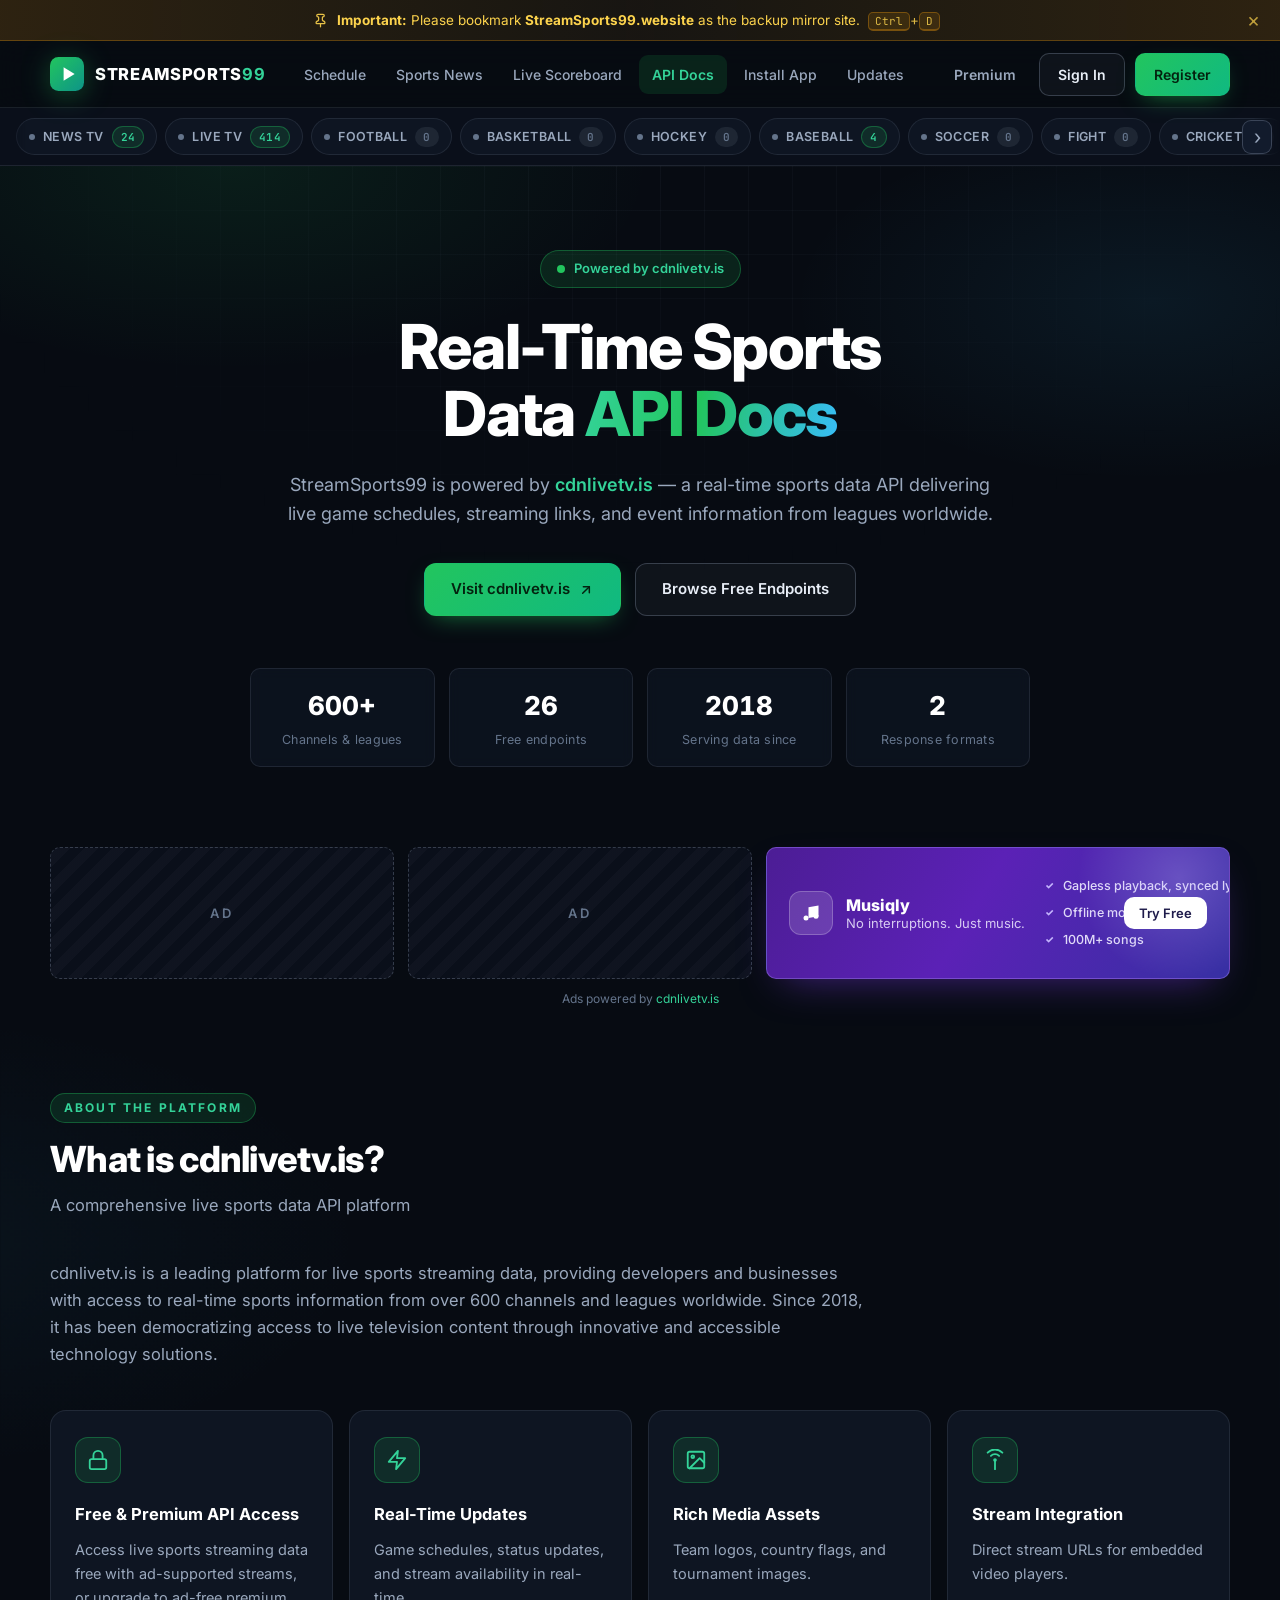
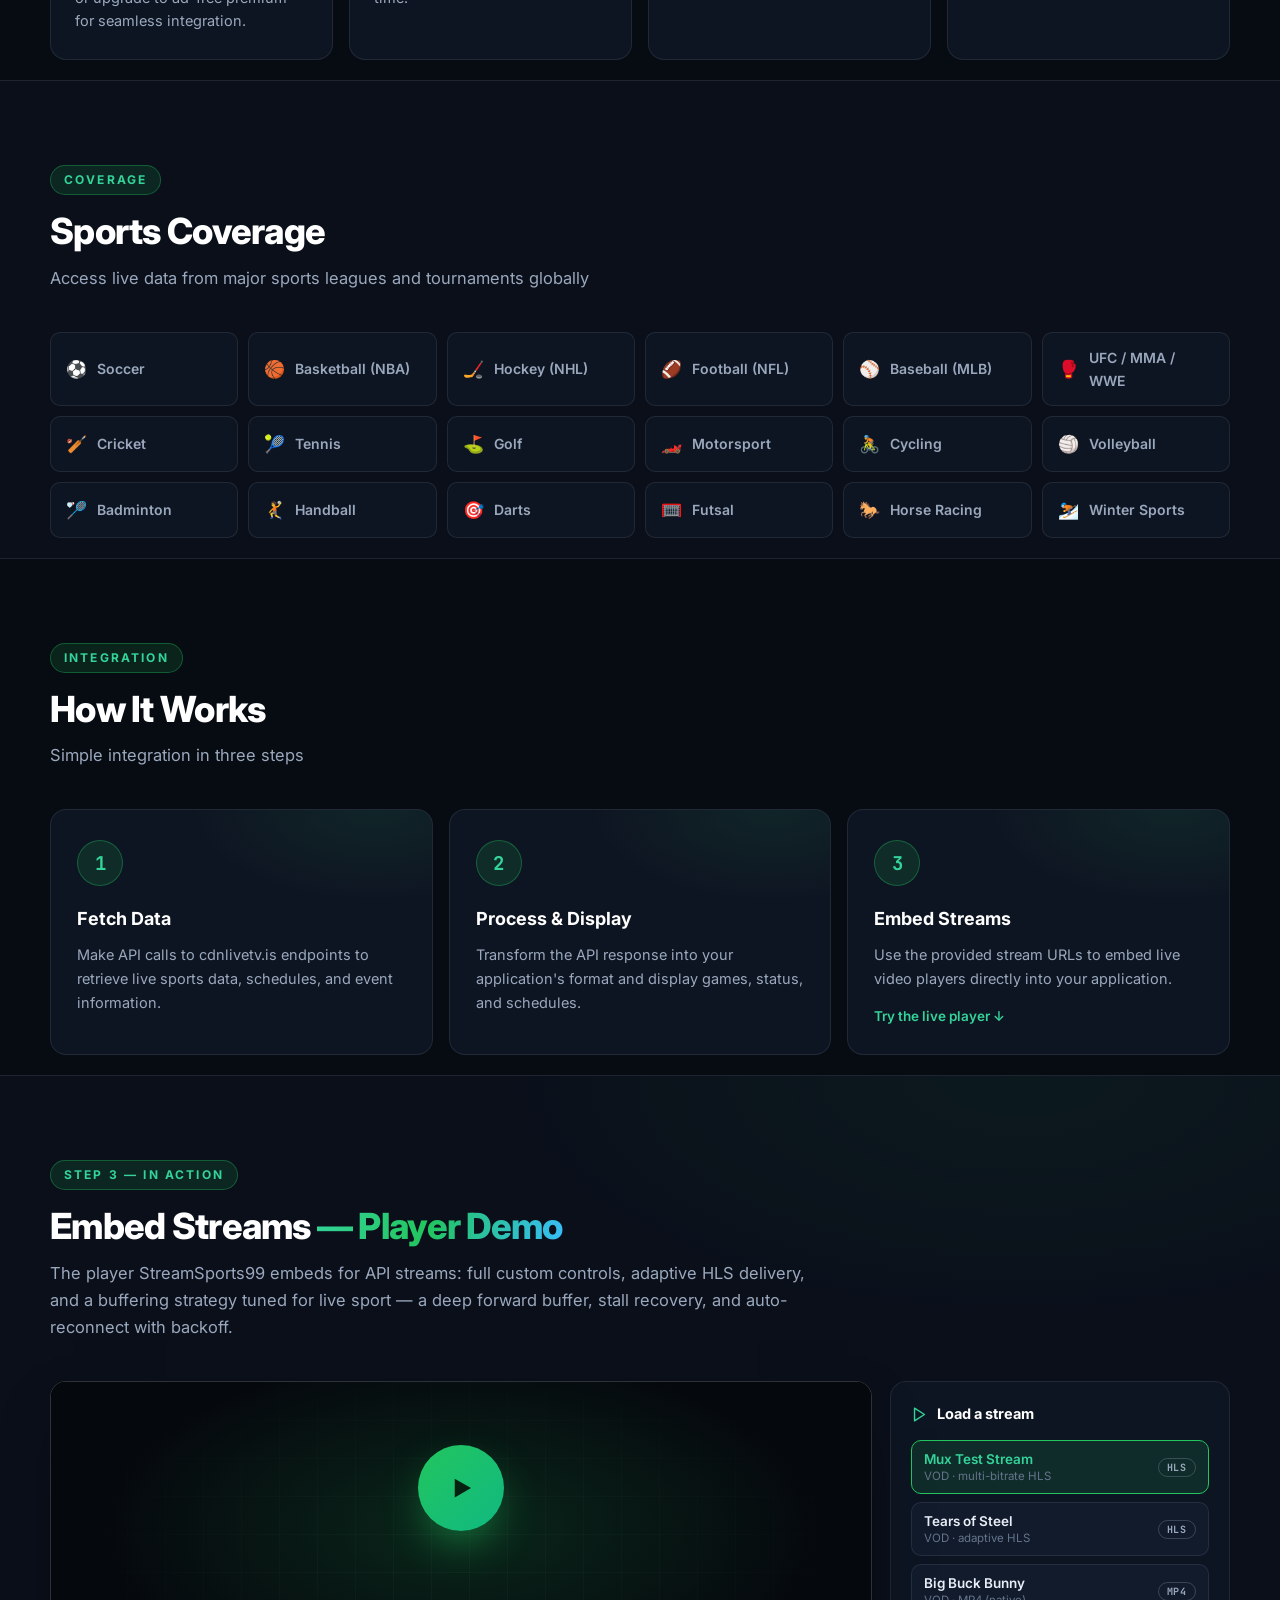
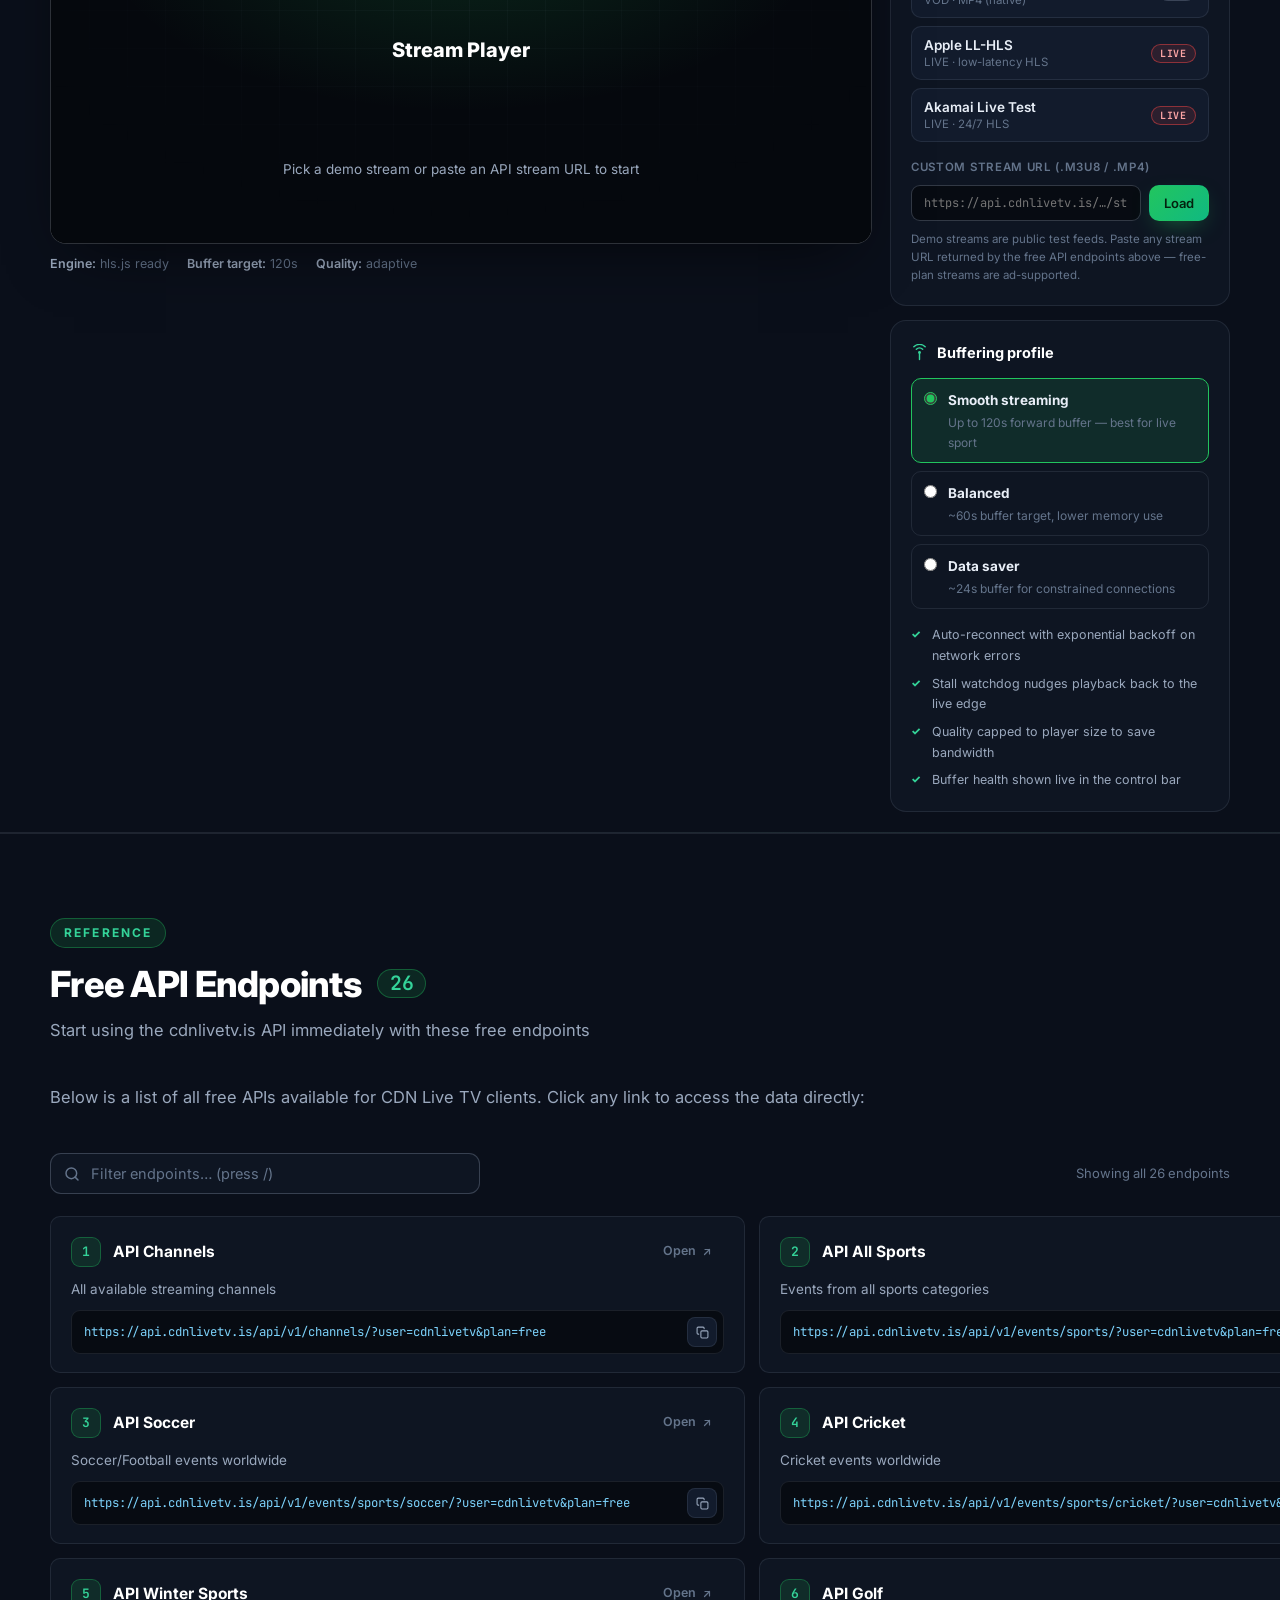
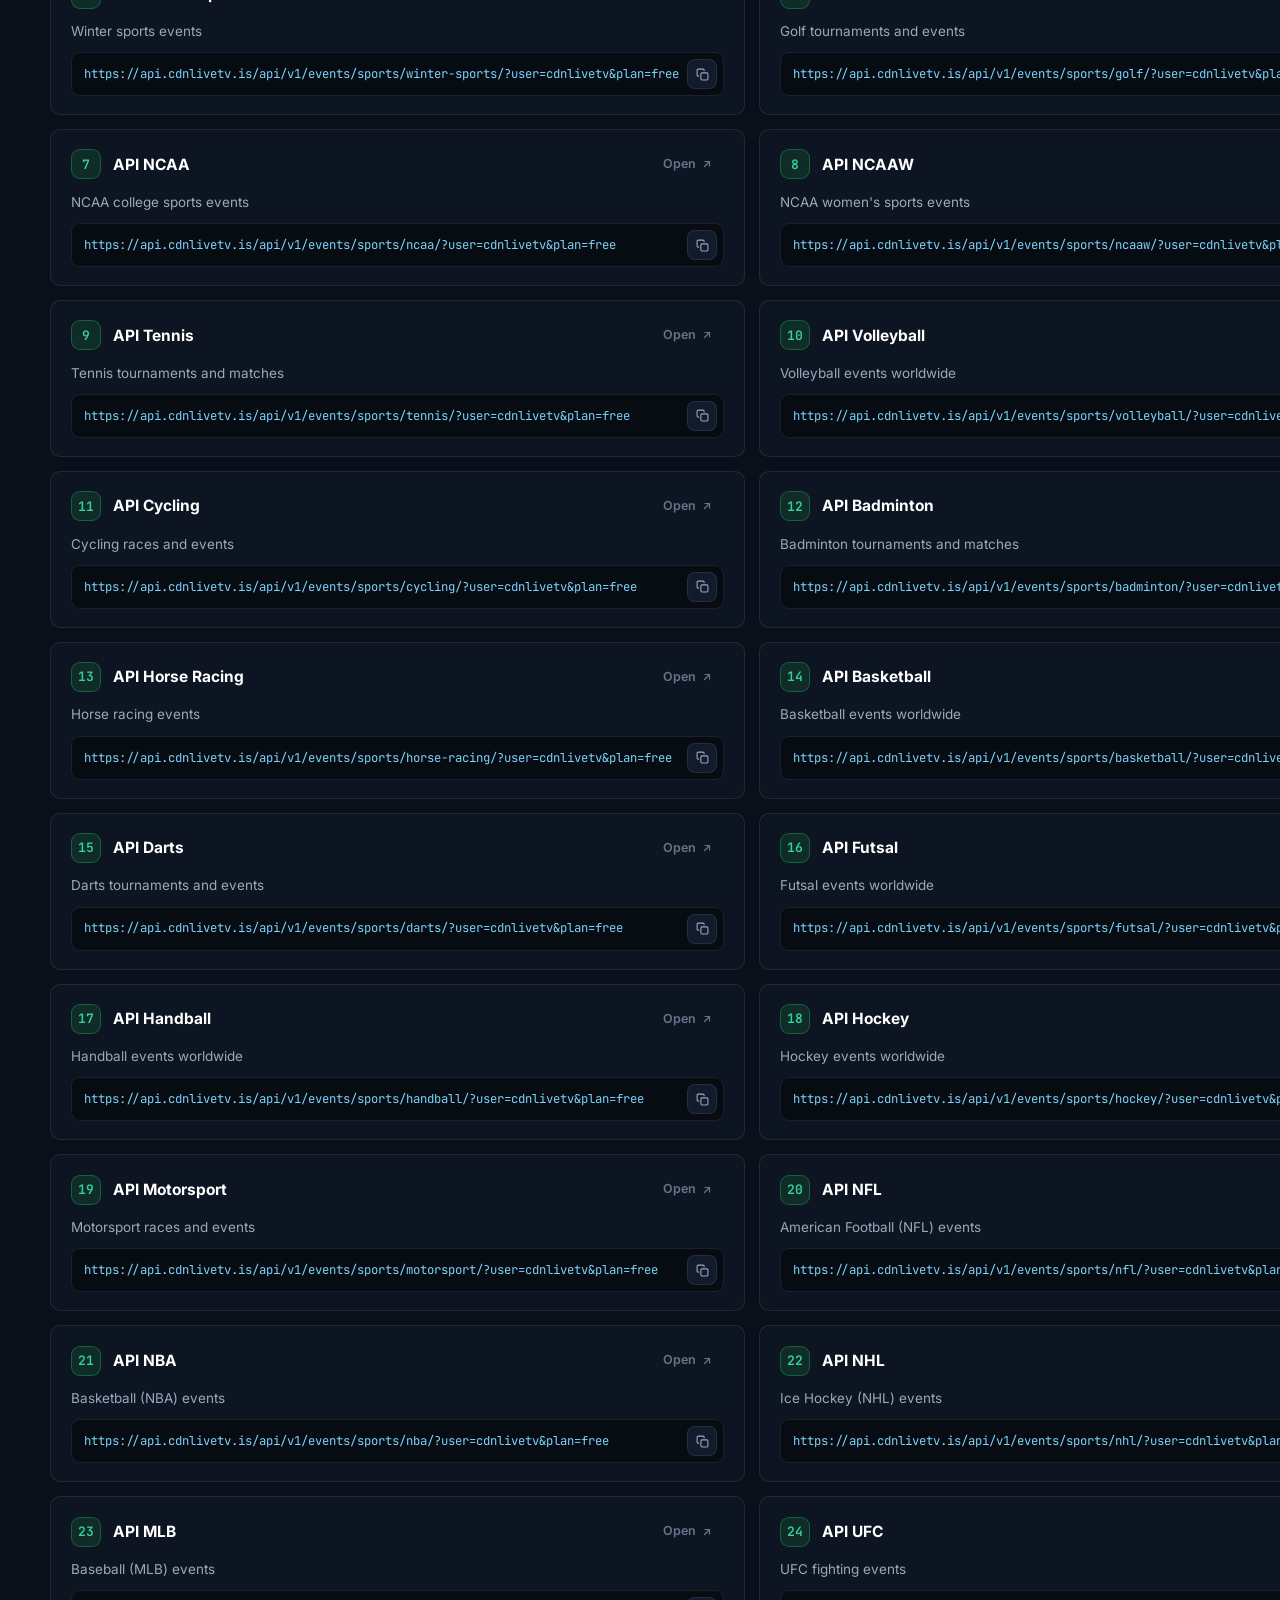
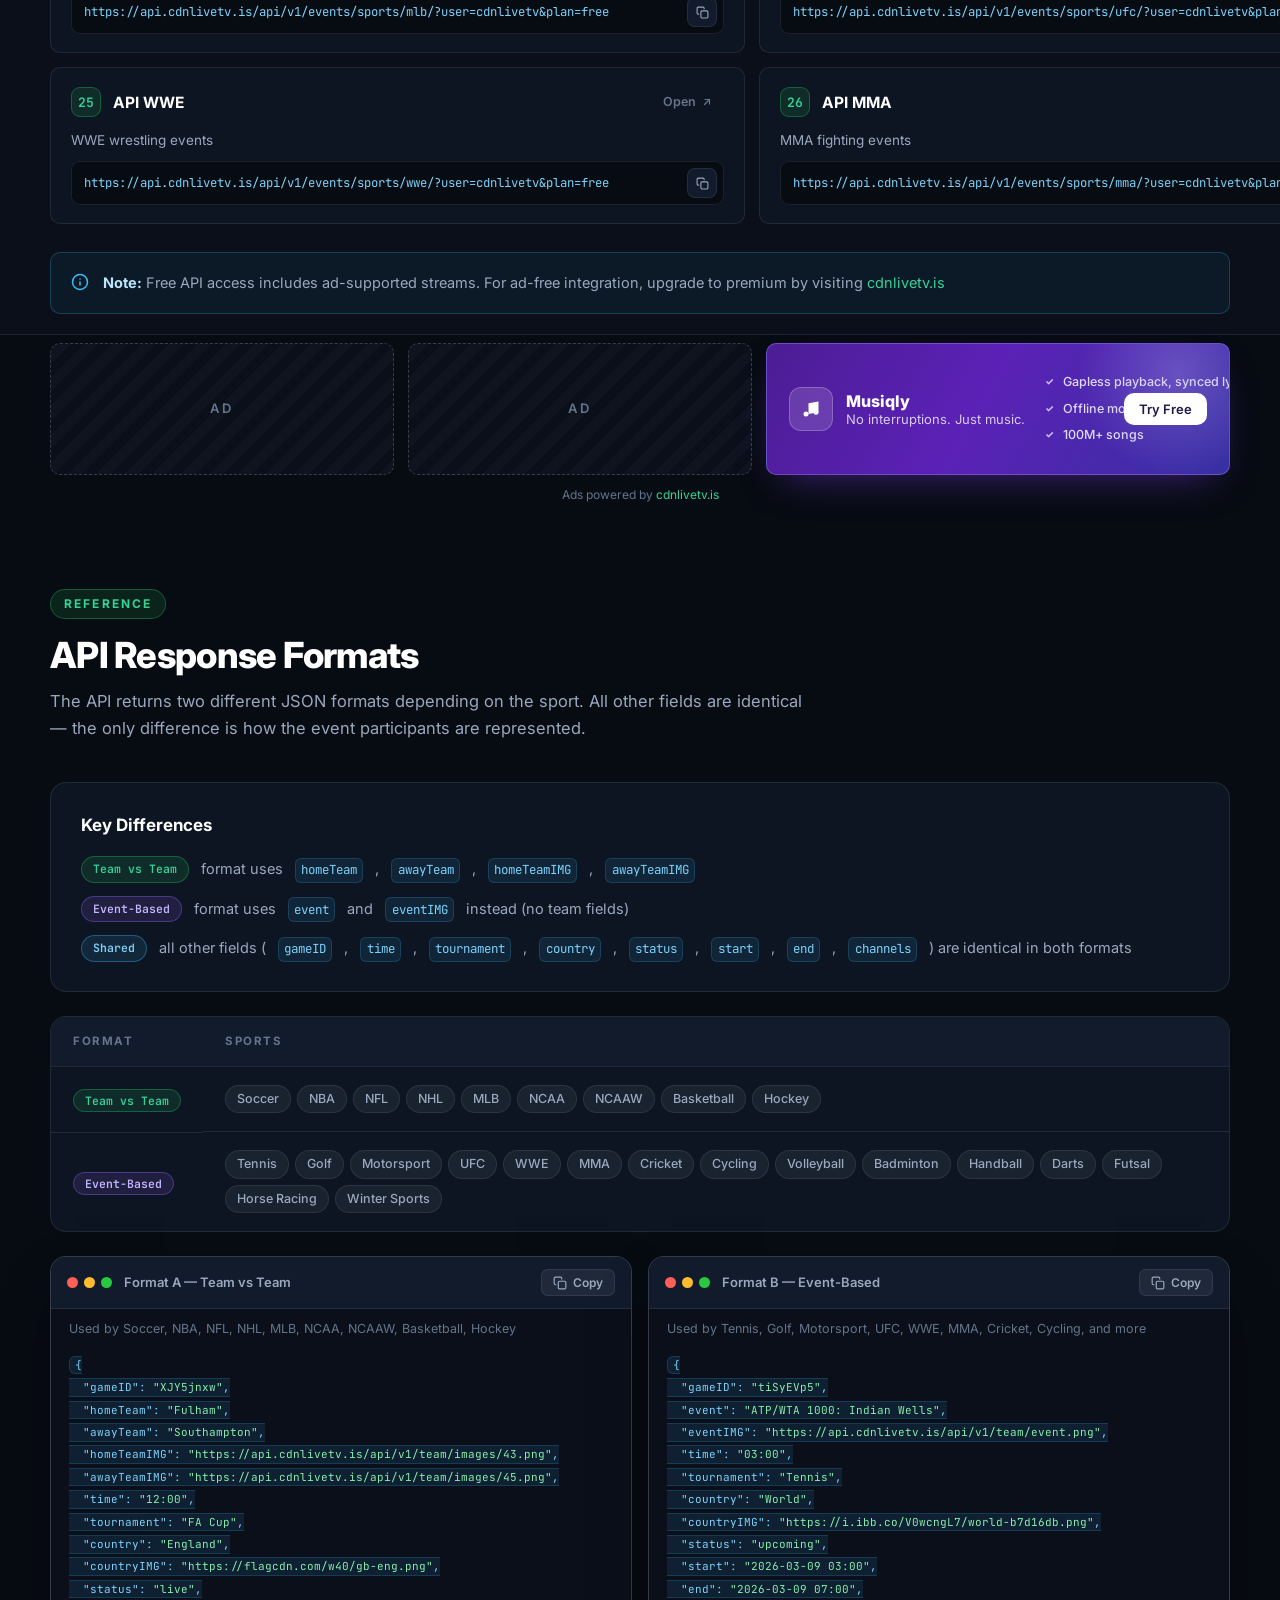
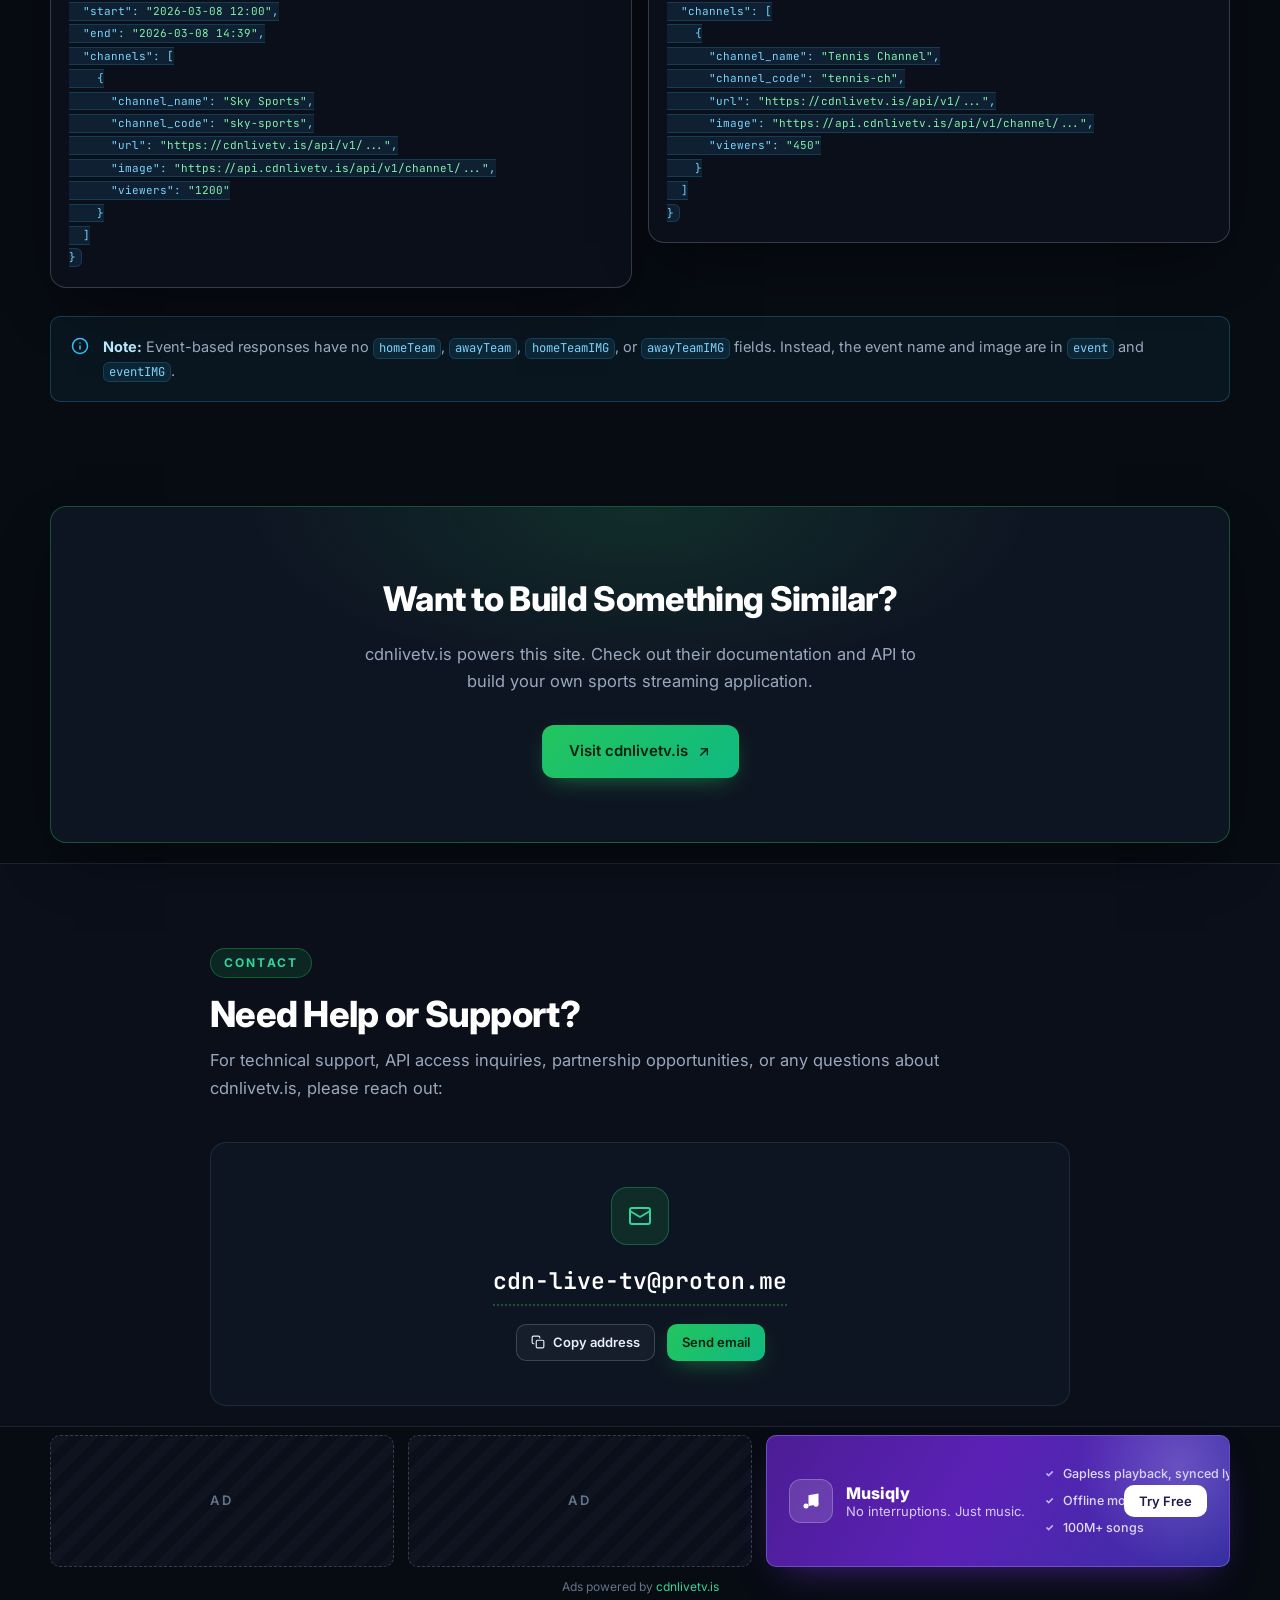
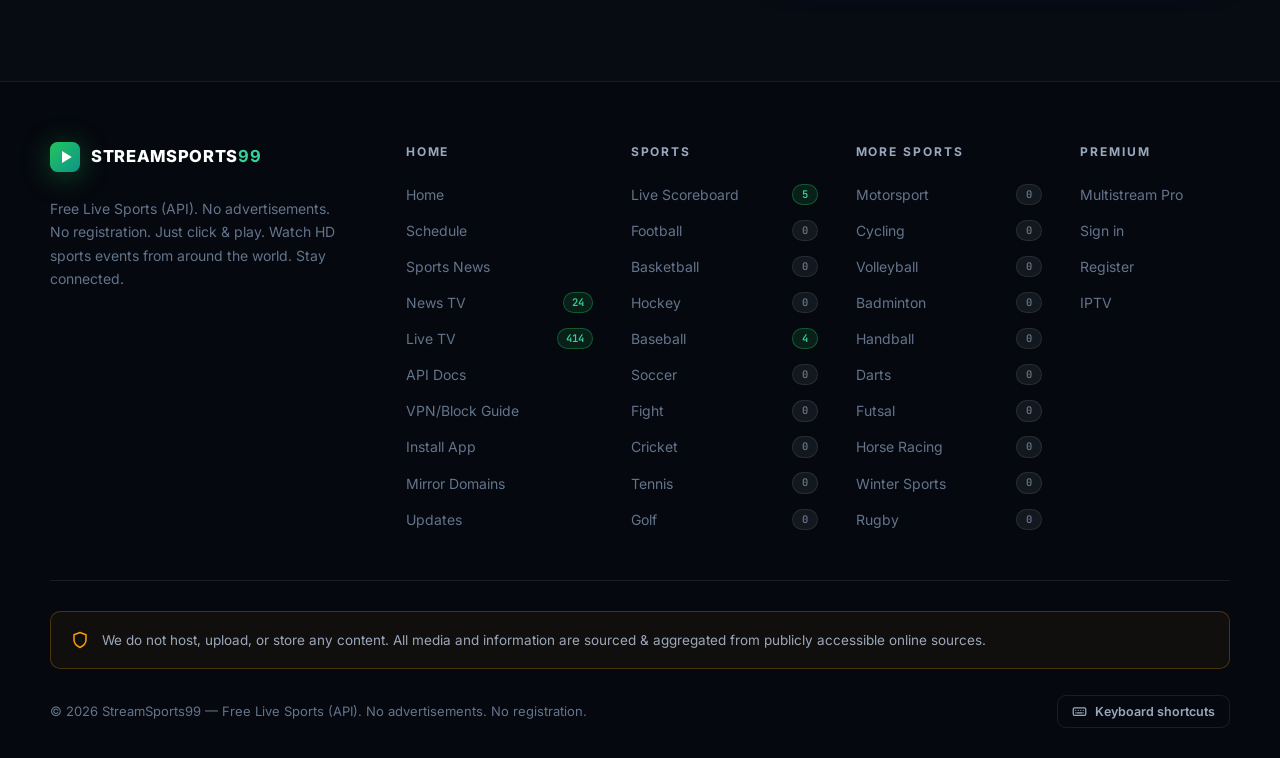
==== android/app/src/main/assets/www/index.html @ 055ef8be "Add smart-TV browser support and Android app (API 23+ / Android TV) Website TV compatibility: - D-pa" ====
<!DOCTYPE html>
<html lang="en">
<head>
  <meta charset="UTF-8">
  <meta name="viewport" content="width=device-width, initial-scale=1.0">
  <title>API Docs — StreamSports99</title>
  <meta name="description" content="Free live sports data API documentation. 26 free endpoints from cdnlivetv.is delivering live game schedules, streaming links and event information from leagues worldwide.">
  <meta name="theme-color" content="#070b12">
  <link rel="icon" href="data:image/svg+xml,%3Csvg xmlns='http://www.w3.org/2000/svg' viewBox='0 0 40 40'%3E%3Cdefs%3E%3ClinearGradient id='g' x1='0' y1='0' x2='1' y2='1'%3E%3Cstop offset='0' stop-color='%2322c55e'/%3E%3Cstop offset='1' stop-color='%230d9488'/%3E%3C/linearGradient%3E%3C/defs%3E%3Crect width='40' height='40' rx='10' fill='url(%23g)'/%3E%3Cpath d='M16 12l13 8-13 8z' fill='white'/%3E%3C/svg%3E">
  <link rel="preconnect" href="https://fonts.googleapis.com">
  <link rel="preconnect" href="https://fonts.gstatic.com" crossorigin>
  <link href="https://fonts.googleapis.com/css2?family=Inter:wght@400;500;600;700;800&family=JetBrains+Mono:wght@400;500;600&display=swap" rel="stylesheet">
  <link rel="stylesheet" href="css/styles.css">
  <link rel="stylesheet" href="css/compat.css">
</head>
<body id="top">
  <a class="skip-link" href="#main">Skip to main content</a>

  <!-- Bookmark / mirror notice -->
  <div class="announce" id="announce" role="note">
    <span class="announce-text">
      <svg viewBox="0 0 24 24" width="15" height="15" fill="none" stroke="currentColor" stroke-width="2" stroke-linecap="round" stroke-linejoin="round" aria-hidden="true"><path d="M12 17v5"/><path d="M9 10.76a2 2 0 0 1-1.11 1.79l-1.78.9A2 2 0 0 0 5 15.24V16a1 1 0 0 0 1 1h12a1 1 0 0 0 1-1v-.76a2 2 0 0 0-1.11-1.79l-1.78-.9A2 2 0 0 1 15 10.76V7a1 1 0 0 1 1-1 2 2 0 0 0 0-4H8a2 2 0 0 0 0 4 1 1 0 0 1 1 1z"/></svg>
      <span><strong>Important:</strong> Please bookmark <strong>StreamSports99.website</strong> as the backup mirror site. &nbsp;<span class="announce-kbd"><kbd>Ctrl</kbd>+<kbd>D</kbd></span></span>
    </span>
    <button class="announce-close" id="announceClose" aria-label="Dismiss notice">&times;</button>
  </div>

  <!-- Header -->
  <header class="site-header" id="siteHeader">
    <div class="container header-inner">
      <a class="brand" href="#top" aria-label="StreamSports99 home">
        <span class="brand-mark" aria-hidden="true">
          <svg viewBox="0 0 40 40" width="34" height="34"><defs><linearGradient id="bg-mark" x1="0" y1="0" x2="1" y2="1"><stop offset="0" stop-color="#22c55e"/><stop offset="1" stop-color="#0d9488"/></linearGradient></defs><rect width="40" height="40" rx="10" fill="url(#bg-mark)"/><path d="M16 12l13 8-13 8z" fill="#fff"/></svg>
        </span>
        <span class="brand-name">STREAMSPORTS<b>99</b></span>
      </a>

      <nav class="main-nav" id="mainNav" aria-label="Primary">
        <a href="#" data-page="Schedule">Schedule</a>
        <a href="#" data-page="Sports News">Sports News</a>
        <a href="#" data-page="Live Scoreboard">Live Scoreboard</a>
        <a href="#main" class="active" aria-current="page">API Docs</a>
        <a href="#" data-page="Install App">Install App</a>
        <a href="#" data-page="Updates">Updates</a>
      </nav>

      <div class="header-actions">
        <a class="btn btn-ghost" href="#" data-page="Premium">Premium</a>
        <a class="btn btn-outline" href="#" data-page="Sign In">Sign In</a>
        <a class="btn btn-primary" href="#" data-page="Register">Register</a>
        <button class="nav-toggle" id="navToggle" aria-label="Toggle menu" aria-expanded="false" aria-controls="mainNav">
          <span></span><span></span><span></span>
        </button>
      </div>
    </div>
  </header>

  <!-- Sports categories bar -->
  <nav class="sportsbar" aria-label="Sports categories">
    <button class="sportsbar-arrow sportsbar-arrow-left" id="sbLeft" aria-label="Scroll categories left">&lsaquo;</button>
    <div class="sportsbar-track" id="sportsbarTrack">
      <a href="#ep-1" class="sport-chip"><span class="chip-live-dot" aria-hidden="true"></span><span class="chip-label">NEWS TV</span><span class="chip-count hot">24</span></a>
      <a href="#ep-1" class="sport-chip"><span class="chip-live-dot" aria-hidden="true"></span><span class="chip-label">LIVE TV</span><span class="chip-count hot">414</span></a>
      <a href="#ep-20" class="sport-chip"><span class="chip-live-dot" aria-hidden="true"></span><span class="chip-label">FOOTBALL</span><span class="chip-count">0</span></a>
      <a href="#ep-21" class="sport-chip"><span class="chip-live-dot" aria-hidden="true"></span><span class="chip-label">BASKETBALL</span><span class="chip-count">0</span></a>
      <a href="#ep-22" class="sport-chip"><span class="chip-live-dot" aria-hidden="true"></span><span class="chip-label">HOCKEY</span><span class="chip-count">0</span></a>
      <a href="#ep-23" class="sport-chip"><span class="chip-live-dot" aria-hidden="true"></span><span class="chip-label">BASEBALL</span><span class="chip-count hot">4</span></a>
      <a href="#ep-3" class="sport-chip"><span class="chip-live-dot" aria-hidden="true"></span><span class="chip-label">SOCCER</span><span class="chip-count">0</span></a>
      <a href="#ep-24" class="sport-chip"><span class="chip-live-dot" aria-hidden="true"></span><span class="chip-label">FIGHT</span><span class="chip-count">0</span></a>
      <a href="#ep-4" class="sport-chip"><span class="chip-live-dot" aria-hidden="true"></span><span class="chip-label">CRICKET</span><span class="chip-count">0</span></a>
      <a href="#ep-9" class="sport-chip"><span class="chip-live-dot" aria-hidden="true"></span><span class="chip-label">TENNIS</span><span class="chip-count">0</span></a>
      <a href="#ep-6" class="sport-chip"><span class="chip-live-dot" aria-hidden="true"></span><span class="chip-label">GOLF</span><span class="chip-count">0</span></a>
      <a href="#ep-19" class="sport-chip"><span class="chip-live-dot" aria-hidden="true"></span><span class="chip-label">MOTORSPORT</span><span class="chip-count">0</span></a>
      <a href="#ep-11" class="sport-chip"><span class="chip-live-dot" aria-hidden="true"></span><span class="chip-label">CYCLING</span><span class="chip-count">0</span></a>
      <a href="#ep-10" class="sport-chip"><span class="chip-live-dot" aria-hidden="true"></span><span class="chip-label">VOLLEYBALL</span><span class="chip-count">0</span></a>
      <a href="#ep-12" class="sport-chip"><span class="chip-live-dot" aria-hidden="true"></span><span class="chip-label">BADMINTON</span><span class="chip-count">0</span></a>
      <a href="#ep-17" class="sport-chip"><span class="chip-live-dot" aria-hidden="true"></span><span class="chip-label">HANDBALL</span><span class="chip-count">0</span></a>
      <a href="#ep-15" class="sport-chip"><span class="chip-live-dot" aria-hidden="true"></span><span class="chip-label">DARTS</span><span class="chip-count">0</span></a>
      <a href="#ep-16" class="sport-chip"><span class="chip-live-dot" aria-hidden="true"></span><span class="chip-label">FUTSAL</span><span class="chip-count">0</span></a>
      <a href="#ep-13" class="sport-chip"><span class="chip-live-dot" aria-hidden="true"></span><span class="chip-label">HORSE-RACING</span><span class="chip-count">0</span></a>
      <a href="#ep-5" class="sport-chip"><span class="chip-live-dot" aria-hidden="true"></span><span class="chip-label">WINTER-SPORTS</span><span class="chip-count">0</span></a>
      <a href="#ep-2" class="sport-chip"><span class="chip-live-dot" aria-hidden="true"></span><span class="chip-label">RUGBY</span><span class="chip-count">0</span></a>
    </div>
    <button class="sportsbar-arrow sportsbar-arrow-right" id="sbRight" aria-label="Scroll categories right">&rsaquo;</button>
  </nav>

  <main id="main">

    <!-- ============ HERO ============ -->
    <section class="hero">
      <div class="container hero-inner">
        <span class="hero-badge">
          <span class="badge-dot" aria-hidden="true"></span>
          Powered by cdnlivetv.is
        </span>
        <h1>Real-Time Sports<br>Data <span class="text-gradient">API Docs</span></h1>
        <p class="hero-lead">
          StreamSports99 is powered by <a href="https://cdnlivetv.is" target="_blank" rel="noopener">cdnlivetv.is</a> —
          a real-time sports data API delivering live game schedules, streaming links, and event information
          from leagues worldwide.
        </p>
        <div class="hero-actions">
          <a class="btn btn-primary btn-lg" href="https://cdnlivetv.is" target="_blank" rel="noopener">
            Visit cdnlivetv.is
            <svg viewBox="0 0 24 24" width="16" height="16" fill="none" stroke="currentColor" stroke-width="2.2" stroke-linecap="round" stroke-linejoin="round" aria-hidden="true"><path d="M7 17L17 7"/><path d="M8 7h9v9"/></svg>
          </a>
          <a class="btn btn-outline btn-lg" href="#endpoints">Browse Free Endpoints</a>
        </div>
        <dl class="hero-stats">
          <div class="stat"><dt>600+</dt><dd>Channels &amp; leagues</dd></div>
          <div class="stat"><dt>26</dt><dd>Free endpoints</dd></div>
          <div class="stat"><dt>2018</dt><dd>Serving data since</dd></div>
          <div class="stat"><dt>2</dt><dd>Response formats</dd></div>
        </dl>
      </div>
    </section>

    <!-- Ad row 1 -->
    <div class="container">
      <div class="ad-row">
        <div class="ad-slot" role="complementary" aria-label="Advertisement"><span>Ad</span></div>
        <div class="ad-slot" role="complementary" aria-label="Advertisement"><span>Ad</span></div>
        <aside class="musiqly" aria-label="Sponsored: Musiqly">
          <div class="musiqly-brand">
            <span class="musiqly-logo" aria-hidden="true">
              <svg viewBox="0 0 24 24" width="20" height="20" fill="currentColor"><path d="M9 18V5l12-2v13"/><circle cx="6" cy="18" r="3"/><circle cx="18" cy="16" r="3"/></svg>
            </span>
            <div>
              <p class="musiqly-name">Musiqly</p>
              <p class="musiqly-tagline">No interruptions. Just music.</p>
            </div>
          </div>
          <ul class="musiqly-features">
            <li>Gapless playback, synced lyrics</li>
            <li>Offline mode</li>
            <li>100M+ songs</li>
          </ul>
          <button class="btn btn-white btn-sm" data-demo-ad>Try Free</button>
        </aside>
      </div>
      <p class="ad-credit">Ads powered by <a href="https://cdnlivetv.is" target="_blank" rel="noopener">cdnlivetv.is</a></p>
    </div>

    <!-- ============ WHAT IS CDNLIVETV ============ -->
    <section class="section" id="about">
      <div class="container">
        <div class="section-head">
          <p class="kicker">About the platform</p>
          <h2>What is cdnlivetv.is?</h2>
          <p class="section-sub">A comprehensive live sports data API platform</p>
        </div>
        <p class="section-paragraph">
          cdnlivetv.is is a leading platform for live sports streaming data, providing developers and businesses
          with access to real-time sports information from over 600 channels and leagues worldwide. Since 2018,
          it has been democratizing access to live television content through innovative and accessible
          technology solutions.
        </p>

        <div class="feature-grid">
          <article class="feature-card">
            <span class="feature-icon" aria-hidden="true">
              <svg viewBox="0 0 24 24" width="22" height="22" fill="none" stroke="currentColor" stroke-width="2" stroke-linecap="round" stroke-linejoin="round"><rect x="3" y="11" width="18" height="11" rx="2"/><path d="M7 11V7a5 5 0 0 1 10 0v4"/></svg>
            </span>
            <h3>Free &amp; Premium API Access</h3>
            <p>Access live sports streaming data free with ad-supported streams, or upgrade to ad-free premium for seamless integration.</p>
          </article>
          <article class="feature-card">
            <span class="feature-icon" aria-hidden="true">
              <svg viewBox="0 0 24 24" width="22" height="22" fill="none" stroke="currentColor" stroke-width="2" stroke-linecap="round" stroke-linejoin="round"><path d="M13 2L3 14h9l-1 8 10-12h-9l1-8z"/></svg>
            </span>
            <h3>Real-Time Updates</h3>
            <p>Game schedules, status updates, and stream availability in real-time.</p>
          </article>
          <article class="feature-card">
            <span class="feature-icon" aria-hidden="true">
              <svg viewBox="0 0 24 24" width="22" height="22" fill="none" stroke="currentColor" stroke-width="2" stroke-linecap="round" stroke-linejoin="round"><rect x="3" y="3" width="18" height="18" rx="2"/><circle cx="8.5" cy="8.5" r="1.5"/><path d="M21 15l-5-5L5 21"/></svg>
            </span>
            <h3>Rich Media Assets</h3>
            <p>Team logos, country flags, and tournament images.</p>
          </article>
          <article class="feature-card">
            <span class="feature-icon" aria-hidden="true">
              <svg viewBox="0 0 24 24" width="22" height="22" fill="none" stroke="currentColor" stroke-width="2" stroke-linecap="round" stroke-linejoin="round"><path d="M12 22V12"/><path d="M7.5 7.5a6.4 6.4 0 0 1 9 0"/><path d="M4 4a11 11 0 0 1 16 0"/><circle cx="12" cy="12" r="1" fill="currentColor"/></svg>
            </span>
            <h3>Stream Integration</h3>
            <p>Direct stream URLs for embedded video players.</p>
          </article>
        </div>
      </div>
    </section>

    <!-- ============ SPORTS COVERAGE ============ -->
    <section class="section section-alt" id="coverage">
      <div class="container">
        <div class="section-head">
          <p class="kicker">Coverage</p>
          <h2>Sports Coverage</h2>
          <p class="section-sub">Access live data from major sports leagues and tournaments globally</p>
        </div>
        <ul class="coverage-grid">
          <li><span aria-hidden="true">⚽</span>Soccer</li>
          <li><span aria-hidden="true">🏀</span>Basketball (NBA)</li>
          <li><span aria-hidden="true">🏒</span>Hockey (NHL)</li>
          <li><span aria-hidden="true">🏈</span>Football (NFL)</li>
          <li><span aria-hidden="true">⚾</span>Baseball (MLB)</li>
          <li><span aria-hidden="true">🥊</span>UFC / MMA / WWE</li>
          <li><span aria-hidden="true">🏏</span>Cricket</li>
          <li><span aria-hidden="true">🎾</span>Tennis</li>
          <li><span aria-hidden="true">⛳</span>Golf</li>
          <li><span aria-hidden="true">🏎️</span>Motorsport</li>
          <li><span aria-hidden="true">🚴</span>Cycling</li>
          <li><span aria-hidden="true">🏐</span>Volleyball</li>
          <li><span aria-hidden="true">🏸</span>Badminton</li>
          <li><span aria-hidden="true">🤾</span>Handball</li>
          <li><span aria-hidden="true">🎯</span>Darts</li>
          <li><span aria-hidden="true">🥅</span>Futsal</li>
          <li><span aria-hidden="true">🐎</span>Horse Racing</li>
          <li><span aria-hidden="true">⛷️</span>Winter Sports</li>
        </ul>
      </div>
    </section>

    <!-- ============ HOW IT WORKS ============ -->
    <section class="section" id="how-it-works">
      <div class="container">
        <div class="section-head">
          <p class="kicker">Integration</p>
          <h2>How It Works</h2>
          <p class="section-sub">Simple integration in three steps</p>
        </div>
        <ol class="steps-grid">
          <li class="step-card">
            <span class="step-number" aria-hidden="true">1</span>
            <h3>Fetch Data</h3>
            <p>Make API calls to cdnlivetv.is endpoints to retrieve live sports data, schedules, and event information.</p>
          </li>
          <li class="step-card">
            <span class="step-number" aria-hidden="true">2</span>
            <h3>Process &amp; Display</h3>
            <p>Transform the API response into your application's format and display games, status, and schedules.</p>
          </li>
          <li class="step-card">
            <span class="step-number" aria-hidden="true">3</span>
            <h3>Embed Streams</h3>
            <p>Use the provided stream URLs to embed live video players directly into your application.</p>
            <a class="step-link" href="#player">Try the live player ↓</a>
          </li>
        </ol>
      </div>
    </section>

    <!-- ============ EMBED STREAMS — PLAYER DEMO ============ -->
    <section class="section player-section" id="player">
      <div class="container">
        <div class="section-head">
          <p class="kicker">Step 3 — in action</p>
          <h2>Embed Streams <span class="text-gradient">— Player Demo</span></h2>
          <p class="section-sub">
            The player StreamSports99 embeds for API streams: full custom controls, adaptive HLS delivery,
            and a buffering strategy tuned for live sport — a deep forward buffer, stall recovery, and
            auto-reconnect with backoff.
          </p>
        </div>

        <div class="player-layout">
          <!-- Player -->
          <div class="player-main">
            <div class="player-stage" id="playerStage" data-state="idle" tabindex="0" aria-label="Stream player demo — press space to play">
              <video id="demoVideo" class="player-video" playsinline preload="auto"></video>

              <div class="player-poster" id="playerPoster">
                <div class="poster-glow" aria-hidden="true"></div>
                <button class="poster-play" id="posterPlay" aria-label="Play demo stream">
                  <svg viewBox="0 0 24 24" width="30" height="30" fill="currentColor" aria-hidden="true"><path d="M7 4.5v15l13-7.5z"/></svg>
                </button>
                <p class="poster-title" id="posterTitle">Stream Player</p>
                <p class="poster-sub" id="posterSub">Pick a demo stream or paste an API stream URL to start</p>
              </div>

              <div class="player-spinner" id="playerSpinner" hidden>
                <span class="spin-ring" aria-hidden="true"></span>
                <span class="spinner-label" id="spinnerLabel">Buffering…</span>
              </div>

              <div class="player-unmute" id="unmutePill" hidden>
                <button id="unmuteBtn" aria-label="Unmute">
                  <svg viewBox="0 0 24 24" width="15" height="15" fill="none" stroke="currentColor" stroke-width="2" stroke-linecap="round" stroke-linejoin="round" aria-hidden="true"><path d="M11 5L6 9H2v6h4l5 4z"/><path d="M23 9l-6 6"/><path d="M17 9l6 6"/></svg>
                  Muted — tap to unmute
                </button>
              </div>

              <div class="player-stats" id="playerStats" hidden>
                <div class="ps-head">
                  <span>Playback stats</span>
                  <button id="statsClose" aria-label="Close stats">&times;</button>
                </div>
                <dl class="ps-list" id="statsList"></dl>
              </div>

              <div class="player-menu" id="playerMenu" hidden aria-label="Player settings">
                <div class="pm-group" id="qualityGroup">
                  <p class="pm-title">Quality</p>
                  <div class="pm-list" id="qualityList"></div>
                </div>
                <div class="pm-group" id="speedGroup">
                  <p class="pm-title">Speed</p>
                  <div class="pm-list" id="speedList"></div>
                </div>
              </div>

              <div class="player-controls" id="playerControls">
                <div class="pc-progress" id="pcProgress">
                  <div class="pc-track">
                    <div class="pc-bufs" id="pcBufs"></div>
                    <div class="pc-played" id="pcPlayed"></div>
                    <div class="pc-thumb" id="pcThumb"></div>
                  </div>
                  <input type="range" id="seekRange" min="0" max="1000" value="0" step="1" aria-label="Seek">
                </div>

                <div class="pc-row">
                  <button class="pc-btn" id="btnPlay" aria-label="Play">
                    <svg id="iconPlay" viewBox="0 0 24 24" width="19" height="19" fill="currentColor" aria-hidden="true"><path d="M7 4.5v15l13-7.5z"/></svg>
                    <svg id="iconPause" viewBox="0 0 24 24" width="19" height="19" fill="currentColor" aria-hidden="true" style="display:none"><rect x="6" y="4" width="4" height="16" rx="1"/><rect x="14" y="4" width="4" height="16" rx="1"/></svg>
                  </button>

                  <div class="pc-volume">
                    <button class="pc-btn" id="btnMute" aria-label="Mute">
                      <svg id="iconVol" viewBox="0 0 24 24" width="18" height="18" fill="none" stroke="currentColor" stroke-width="2" stroke-linecap="round" stroke-linejoin="round" aria-hidden="true"><path d="M11 5L6 9H2v6h4l5 4z"/><path d="M15.5 8.5a5 5 0 0 1 0 7"/><path d="M19 5a9 9 0 0 1 0 14"/></svg>
                      <svg id="iconMuted" viewBox="0 0 24 24" width="18" height="18" fill="none" stroke="currentColor" stroke-width="2" stroke-linecap="round" stroke-linejoin="round" aria-hidden="true" style="display:none"><path d="M11 5L6 9H2v6h4l5 4z"/><path d="M23 9l-6 6"/><path d="M17 9l6 6"/></svg>
                    </button>
                    <input type="range" id="volRange" min="0" max="100" value="100" aria-label="Volume">
                  </div>

                  <span class="pc-time" id="pcTime">0:00 / 0:00</span>
                  <span class="pc-live" id="pcLive" hidden><span class="live-dot" aria-hidden="true"></span>LIVE</span>
                  <button class="pc-btn pc-live-btn" id="btnGoLive" hidden>GO LIVE</button>
                  <span class="pc-bufferpill" id="bufferPill" title="Forward buffer">—</span>

                  <span class="pc-spacer"></span>

                  <button class="pc-btn" id="btnSettings" aria-label="Settings" aria-haspopup="true">
                    <svg viewBox="0 0 24 24" width="18" height="18" fill="none" stroke="currentColor" stroke-width="2" stroke-linecap="round" stroke-linejoin="round" aria-hidden="true"><circle cx="12" cy="12" r="3"/><path d="M19.4 15a1.65 1.65 0 0 0 .33 1.82l.06.06a2 2 0 0 1-2.83 2.83l-.06-.06a1.65 1.65 0 0 0-1.82-.33 1.65 1.65 0 0 0-1 1.51V21a2 2 0 0 1-4 0v-.09A1.65 1.65 0 0 0 9 19.4a1.65 1.65 0 0 0-1.82.33l-.06.06a2 2 0 0 1-2.83-2.83l.06-.06a1.65 1.65 0 0 0 .33-1.82 1.65 1.65 0 0 0-1.51-1H3a2 2 0 0 1 0-4h.09A1.65 1.65 0 0 0 4.6 9a1.65 1.65 0 0 0-.33-1.82l-.06-.06a2 2 0 0 1 2.83-2.83l.06.06a1.65 1.65 0 0 0 1.82.33H9a1.65 1.65 0 0 0 1-1.51V3a2 2 0 0 1 4 0v.09a1.65 1.65 0 0 0 1 1.51 1.65 1.65 0 0 0 1.82-.33l.06-.06a2 2 0 0 1 2.83 2.83l-.06.06a1.65 1.65 0 0 0-.33 1.82V9a1.65 1.65 0 0 0 1.51 1H21a2 2 0 0 1 0 4h-.09a1.65 1.65 0 0 0-1.51 1z"/></svg>
                  </button>
                  <button class="pc-btn" id="btnStats" aria-label="Playback stats">
                    <svg viewBox="0 0 24 24" width="18" height="18" fill="none" stroke="currentColor" stroke-width="2" stroke-linecap="round" stroke-linejoin="round" aria-hidden="true"><circle cx="12" cy="12" r="10"/><path d="M12 16v-4"/><path d="M12 8h.01"/></svg>
                  </button>
                  <button class="pc-btn" id="btnPip" aria-label="Picture in picture">
                    <svg viewBox="0 0 24 24" width="18" height="18" fill="none" stroke="currentColor" stroke-width="2" stroke-linecap="round" stroke-linejoin="round" aria-hidden="true"><rect x="2" y="4" width="20" height="16" rx="2"/><rect x="12" y="12" width="7" height="5" rx="1"/></svg>
                  </button>
                  <button class="pc-btn" id="btnFs" aria-label="Fullscreen">
                    <svg id="iconExpand" viewBox="0 0 24 24" width="18" height="18" fill="none" stroke="currentColor" stroke-width="2" stroke-linecap="round" stroke-linejoin="round" aria-hidden="true"><path d="M15 3h6v6"/><path d="M9 21H3v-6"/><path d="M21 3l-7 7"/><path d="M3 21l7-7"/></svg>
                    <svg id="iconCompress" viewBox="0 0 24 24" width="18" height="18" fill="none" stroke="currentColor" stroke-width="2" stroke-linecap="round" stroke-linejoin="round" aria-hidden="true" style="display:none"><path d="M4 14h6v6"/><path d="M20 10h-6V4"/><path d="M14 10l7-7"/><path d="M3 21l7-7"/></svg>
                  </button>
                </div>
              </div>
            </div>

            <p class="player-note" id="engineNote">Engine: idle</p>
          </div>

          <!-- Side panel -->
          <aside class="player-side">
            <div class="side-card">
              <h3>
                <svg viewBox="0 0 24 24" width="17" height="17" fill="none" stroke="currentColor" stroke-width="2" stroke-linecap="round" stroke-linejoin="round" aria-hidden="true"><polygon points="5 3 19 12 5 21 5 3"/></svg>
                Load a stream
              </h3>
              <div class="stream-list" id="streamList"></div>

              <label class="side-label" for="streamUrl">Custom stream URL (.m3u8 / .mp4)</label>
              <div class="url-row">
                <input type="url" id="streamUrl" placeholder="https://api.cdnlivetv.is/…/stream.m3u8" spellcheck="false" autocomplete="off">
                <button class="btn btn-primary btn-sm" id="loadUrlBtn">Load</button>
              </div>
              <p class="side-hint">Demo streams are public test feeds. Paste any stream URL returned by the free API endpoints above — free-plan streams are ad-supported.</p>
            </div>

            <div class="side-card">
              <h3>
                <svg viewBox="0 0 24 24" width="17" height="17" fill="none" stroke="currentColor" stroke-width="2" stroke-linecap="round" stroke-linejoin="round" aria-hidden="true"><path d="M12 22V12"/><path d="M7.5 7.5a6.4 6.4 0 0 1 9 0"/><path d="M4 4a11 11 0 0 1 16 0"/><circle cx="12" cy="12" r="1" fill="currentColor"/></svg>
                Buffering profile
              </h3>
              <div class="profile-list" id="profileList" role="radiogroup" aria-label="Buffering profile">
                <label class="profile-opt">
                  <input type="radio" name="bufProfile" value="smooth" checked>
                  <span><strong>Smooth streaming</strong><small>Up to 120s forward buffer — best for live sport</small></span>
                </label>
                <label class="profile-opt">
                  <input type="radio" name="bufProfile" value="balanced">
                  <span><strong>Balanced</strong><small>~60s buffer target, lower memory use</small></span>
                </label>
                <label class="profile-opt">
                  <input type="radio" name="bufProfile" value="saver">
                  <span><strong>Data saver</strong><small>~24s buffer for constrained connections</small></span>
                </label>
              </div>
              <ul class="side-facts">
                <li>Auto-reconnect with exponential backoff on network errors</li>
                <li>Stall watchdog nudges playback back to the live edge</li>
                <li>Quality capped to player size to save bandwidth</li>
                <li>Buffer health shown live in the control bar</li>
              </ul>
            </div>
          </aside>
        </div>
      </div>
    </section>

    <!-- ============ FREE ENDPOINTS ============ -->
    <section class="section section-alt" id="endpoints">
      <div class="container">
        <div class="section-head">
          <p class="kicker">Reference</p>
          <h2>Free API Endpoints <span class="count-pill">26</span></h2>
          <p class="section-sub">Start using the cdnlivetv.is API immediately with these free endpoints</p>
        </div>
        <p class="section-paragraph">
          Below is a list of all free APIs available for CDN Live TV clients. Click any link to access the data directly:
        </p>

        <div class="endpoint-toolbar">
          <div class="filter-box">
            <svg viewBox="0 0 24 24" width="16" height="16" fill="none" stroke="currentColor" stroke-width="2.2" stroke-linecap="round" stroke-linejoin="round" aria-hidden="true"><circle cx="11" cy="11" r="8"/><path d="M21 21l-4.3-4.3"/></svg>
            <input type="search" id="endpointFilter" placeholder="Filter endpoints… (press /)" autocomplete="off" spellcheck="false" aria-label="Filter endpoints">
            <button class="filter-clear" id="filterClear" aria-label="Clear filter">&times;</button>
          </div>
          <p class="filter-count" id="filterCount" aria-live="polite">Showing all 26 endpoints</p>
        </div>

        <div class="endpoint-grid" id="endpointGrid">
          <!-- Endpoint cards rendered by js/main.js -->
        </div>
        <div class="endpoint-empty" id="endpointEmpty" hidden>
          <p>No endpoints match your filter.</p>
        </div>

        <aside class="callout callout-note">
          <svg viewBox="0 0 24 24" width="18" height="18" fill="none" stroke="currentColor" stroke-width="2" stroke-linecap="round" stroke-linejoin="round" aria-hidden="true"><circle cx="12" cy="12" r="10"/><path d="M12 16v-4"/><path d="M12 8h.01"/></svg>
          <p><strong>Note:</strong> Free API access includes ad-supported streams. For ad-free integration, upgrade to premium by visiting <a href="https://cdnlivetv.is" target="_blank" rel="noopener">cdnlivetv.is</a></p>
        </aside>
      </div>
    </section>

    <!-- Ad row 2 -->
    <div class="container">
      <div class="ad-row">
        <div class="ad-slot" role="complementary" aria-label="Advertisement"><span>Ad</span></div>
        <div class="ad-slot" role="complementary" aria-label="Advertisement"><span>Ad</span></div>
        <aside class="musiqly" aria-label="Sponsored: Musiqly">
          <div class="musiqly-brand">
            <span class="musiqly-logo" aria-hidden="true">
              <svg viewBox="0 0 24 24" width="20" height="20" fill="currentColor"><path d="M9 18V5l12-2v13"/><circle cx="6" cy="18" r="3"/><circle cx="18" cy="16" r="3"/></svg>
            </span>
            <div>
              <p class="musiqly-name">Musiqly</p>
              <p class="musiqly-tagline">No interruptions. Just music.</p>
            </div>
          </div>
          <ul class="musiqly-features">
            <li>Gapless playback, synced lyrics</li>
            <li>Offline mode</li>
            <li>100M+ songs</li>
          </ul>
          <button class="btn btn-white btn-sm" data-demo-ad>Try Free</button>
        </aside>
      </div>
      <p class="ad-credit">Ads powered by <a href="https://cdnlivetv.is" target="_blank" rel="noopener">cdnlivetv.is</a></p>
    </div>

    <!-- ============ RESPONSE FORMATS ============ -->
    <section class="section" id="formats">
      <div class="container">
        <div class="section-head">
          <p class="kicker">Reference</p>
          <h2>API Response Formats</h2>
          <p class="section-sub">The API returns two different JSON formats depending on the sport. All other fields are identical — the only difference is how the event participants are represented.</p>
        </div>

        <div class="keydiff-card">
          <h3>Key Differences</h3>
          <ul class="keydiff-list">
            <li>
              <span class="kd-badge kd-team">Team vs Team</span>
              format uses <code>homeTeam</code>, <code>awayTeam</code>, <code>homeTeamIMG</code>, <code>awayTeamIMG</code>
            </li>
            <li>
              <span class="kd-badge kd-event">Event-Based</span>
              format uses <code>event</code> and <code>eventIMG</code> instead (no team fields)
            </li>
            <li>
              <span class="kd-badge kd-shared">Shared</span>
              all other fields (<code>gameID</code>, <code>time</code>, <code>tournament</code>, <code>country</code>, <code>status</code>, <code>start</code>, <code>end</code>, <code>channels</code>) are identical in both formats
            </li>
          </ul>
        </div>

        <div class="format-table-wrap">
          <table class="format-table">
            <thead>
              <tr><th>Format</th><th>Sports</th></tr>
            </thead>
            <tbody>
              <tr>
                <td><span class="kd-badge kd-team">Team vs Team</span></td>
                <td class="sport-pills">
                  <span>Soccer</span><span>NBA</span><span>NFL</span><span>NHL</span><span>MLB</span><span>NCAA</span><span>NCAAW</span><span>Basketball</span><span>Hockey</span>
                </td>
              </tr>
              <tr>
                <td><span class="kd-badge kd-event">Event-Based</span></td>
                <td class="sport-pills">
                  <span>Tennis</span><span>Golf</span><span>Motorsport</span><span>UFC</span><span>WWE</span><span>MMA</span><span>Cricket</span><span>Cycling</span><span>Volleyball</span><span>Badminton</span><span>Handball</span><span>Darts</span><span>Futsal</span><span>Horse Racing</span><span>Winter Sports</span>
                </td>
              </tr>
            </tbody>
          </table>
        </div>

        <div class="code-grid">
          <div class="code-panel">
            <div class="code-panel-head">
              <span class="code-dots" aria-hidden="true"><i></i><i></i><i></i></span>
              <span class="code-title">Format A — Team vs Team</span>
              <button class="btn-copy" data-copy-target="jsonA" aria-label="Copy JSON example">
                <svg viewBox="0 0 24 24" width="14" height="14" fill="none" stroke="currentColor" stroke-width="2" stroke-linecap="round" stroke-linejoin="round" aria-hidden="true"><rect x="9" y="9" width="13" height="13" rx="2"/><path d="M5 15H4a2 2 0 0 1-2-2V4a2 2 0 0 1 2-2h9a2 2 0 0 1 2 2v1"/></svg>
                Copy
              </button>
            </div>
            <p class="code-caption">Used by Soccer, NBA, NFL, NHL, MLB, NCAA, NCAAW, Basketball, Hockey</p>
            <pre class="code-body" id="jsonA" tabindex="0"><code></code></pre>
          </div>

          <div class="code-panel">
            <div class="code-panel-head">
              <span class="code-dots" aria-hidden="true"><i></i><i></i><i></i></span>
              <span class="code-title">Format B — Event-Based</span>
              <button class="btn-copy" data-copy-target="jsonB" aria-label="Copy JSON example">
                <svg viewBox="0 0 24 24" width="14" height="14" fill="none" stroke="currentColor" stroke-width="2" stroke-linecap="round" stroke-linejoin="round" aria-hidden="true"><rect x="9" y="9" width="13" height="13" rx="2"/><path d="M5 15H4a2 2 0 0 1-2-2V4a2 2 0 0 1 2-2h9a2 2 0 0 1 2 2v1"/></svg>
                Copy
              </button>
            </div>
            <p class="code-caption">Used by Tennis, Golf, Motorsport, UFC, WWE, MMA, Cricket, Cycling, and more</p>
            <pre class="code-body" id="jsonB" tabindex="0"><code></code></pre>
          </div>
        </div>

        <aside class="callout callout-note">
          <svg viewBox="0 0 24 24" width="18" height="18" fill="none" stroke="currentColor" stroke-width="2" stroke-linecap="round" stroke-linejoin="round" aria-hidden="true"><circle cx="12" cy="12" r="10"/><path d="M12 16v-4"/><path d="M12 8h.01"/></svg>
          <p><strong>Note:</strong> Event-based responses have no <code>homeTeam</code>, <code>awayTeam</code>, <code>homeTeamIMG</code>, or <code>awayTeamIMG</code> fields. Instead, the event name and image are in <code>event</code> and <code>eventIMG</code>.</p>
        </aside>
      </div>
    </section>

    <!-- ============ BUILD SOMETHING SIMILAR ============ -->
    <section class="section" id="build">
      <div class="container">
        <div class="cta-banner">
          <h2>Want to Build Something Similar?</h2>
          <p>cdnlivetv.is powers this site. Check out their documentation and API to build your own sports streaming application.</p>
          <a class="btn btn-primary btn-lg" href="https://cdnlivetv.is" target="_blank" rel="noopener">
            Visit cdnlivetv.is
            <svg viewBox="0 0 24 24" width="16" height="16" fill="none" stroke="currentColor" stroke-width="2.2" stroke-linecap="round" stroke-linejoin="round" aria-hidden="true"><path d="M7 17L17 7"/><path d="M8 7h9v9"/></svg>
          </a>
        </div>
      </div>
    </section>

    <!-- ============ SUPPORT ============ -->
    <section class="section section-alt" id="support">
      <div class="container container-narrow">
        <div class="section-head">
          <p class="kicker">Contact</p>
          <h2>Need Help or Support?</h2>
          <p class="section-sub">For technical support, API access inquiries, partnership opportunities, or any questions about cdnlivetv.is, please reach out:</p>
        </div>
        <div class="support-card">
          <span class="support-icon" aria-hidden="true">
            <svg viewBox="0 0 24 24" width="24" height="24" fill="none" stroke="currentColor" stroke-width="2" stroke-linecap="round" stroke-linejoin="round"><rect x="2" y="4" width="20" height="16" rx="2"/><path d="M22 7l-10 6L2 7"/></svg>
          </span>
          <a class="support-email" href="mailto:cdn-live-tv@proton.me">cdn-live-tv@proton.me</a>
          <div class="support-actions">
            <button class="btn btn-outline btn-sm" data-copy="cdn-live-tv@proton.me">
              <svg viewBox="0 0 24 24" width="14" height="14" fill="none" stroke="currentColor" stroke-width="2" stroke-linecap="round" stroke-linejoin="round" aria-hidden="true"><rect x="9" y="9" width="13" height="13" rx="2"/><path d="M5 15H4a2 2 0 0 1-2-2V4a2 2 0 0 1 2-2h9a2 2 0 0 1 2 2v1"/></svg>
              Copy address
            </button>
            <a class="btn btn-primary btn-sm" href="mailto:cdn-live-tv@proton.me">Send email</a>
          </div>
        </div>
      </div>
    </section>

    <!-- Ad row 3 -->
    <div class="container">
      <div class="ad-row">
        <div class="ad-slot" role="complementary" aria-label="Advertisement"><span>Ad</span></div>
        <div class="ad-slot" role="complementary" aria-label="Advertisement"><span>Ad</span></div>
        <aside class="musiqly" aria-label="Sponsored: Musiqly">
          <div class="musiqly-brand">
            <span class="musiqly-logo" aria-hidden="true">
              <svg viewBox="0 0 24 24" width="20" height="20" fill="currentColor"><path d="M9 18V5l12-2v13"/><circle cx="6" cy="18" r="3"/><circle cx="18" cy="16" r="3"/></svg>
            </span>
            <div>
              <p class="musiqly-name">Musiqly</p>
              <p class="musiqly-tagline">No interruptions. Just music.</p>
            </div>
          </div>
          <ul class="musiqly-features">
            <li>Gapless playback, synced lyrics</li>
            <li>Offline mode</li>
            <li>100M+ songs</li>
          </ul>
          <button class="btn btn-white btn-sm" data-demo-ad>Try Free</button>
        </aside>
      </div>
      <p class="ad-credit">Ads powered by <a href="https://cdnlivetv.is" target="_blank" rel="noopener">cdnlivetv.is</a></p>
    </div>
  </main>

  <!-- ============ FOOTER ============ -->
  <footer class="site-footer">
    <div class="container">
      <div class="footer-grid">
        <div class="footer-brand">
          <a class="brand" href="#top" aria-label="StreamSports99 home">
            <span class="brand-mark" aria-hidden="true">
              <svg viewBox="0 0 40 40" width="30" height="30"><rect width="40" height="40" rx="10" fill="url(#bg-mark)"/><path d="M16 12l13 8-13 8z" fill="#fff"/></svg>
            </span>
            <span class="brand-name">STREAMSPORTS<b>99</b></span>
          </a>
          <p class="footer-tagline">
            Free Live Sports (API). No advertisements. No registration. Just click &amp; play.
            Watch HD sports events from around the world. Stay connected.
          </p>
        </div>

        <nav class="footer-col" aria-label="Home">
          <h3>Home</h3>
          <a href="#" data-page="Home">Home</a>
          <a href="#" data-page="Schedule">Schedule</a>
          <a href="#" data-page="Sports News">Sports News</a>
          <a href="#ep-1">News TV <span class="fcount hot">24</span></a>
          <a href="#ep-1">Live TV <span class="fcount hot">414</span></a>
          <a href="#main" aria-current="page">API Docs</a>
          <a href="#" data-page="VPN/Block Guide">VPN/Block Guide</a>
          <a href="#" data-page="Install App">Install App</a>
          <a href="#" data-page="Mirror Domains">Mirror Domains</a>
          <a href="#" data-page="Updates">Updates</a>
        </nav>

        <nav class="footer-col" aria-label="Sports">
          <h3>Sports</h3>
          <a href="#" data-page="Live Scoreboard">Live Scoreboard <span class="fcount hot">5</span></a>
          <a href="#ep-20">Football <span class="fcount">0</span></a>
          <a href="#ep-21">Basketball <span class="fcount">0</span></a>
          <a href="#ep-22">Hockey <span class="fcount">0</span></a>
          <a href="#ep-23">Baseball <span class="fcount hot">4</span></a>
          <a href="#ep-3">Soccer <span class="fcount">0</span></a>
          <a href="#ep-24">Fight <span class="fcount">0</span></a>
          <a href="#ep-4">Cricket <span class="fcount">0</span></a>
          <a href="#ep-9">Tennis <span class="fcount">0</span></a>
          <a href="#ep-6">Golf <span class="fcount">0</span></a>
        </nav>

        <nav class="footer-col" aria-label="More sports">
          <h3>More Sports</h3>
          <a href="#ep-19">Motorsport <span class="fcount">0</span></a>
          <a href="#ep-11">Cycling <span class="fcount">0</span></a>
          <a href="#ep-10">Volleyball <span class="fcount">0</span></a>
          <a href="#ep-12">Badminton <span class="fcount">0</span></a>
          <a href="#ep-17">Handball <span class="fcount">0</span></a>
          <a href="#ep-15">Darts <span class="fcount">0</span></a>
          <a href="#ep-16">Futsal <span class="fcount">0</span></a>
          <a href="#ep-13">Horse Racing <span class="fcount">0</span></a>
          <a href="#ep-5">Winter Sports <span class="fcount">0</span></a>
          <a href="#ep-2">Rugby <span class="fcount">0</span></a>
        </nav>

        <nav class="footer-col" aria-label="Premium">
          <h3>Premium</h3>
          <a href="#" data-page="Multistream Pro">Multistream Pro</a>
          <a href="#" data-page="Sign In">Sign in</a>
          <a href="#" data-page="Register">Register</a>
          <a href="#" data-page="IPTV">IPTV</a>
        </nav>
      </div>

      <div class="footer-disclaimer">
        <svg viewBox="0 0 24 24" width="18" height="18" fill="none" stroke="currentColor" stroke-width="2" stroke-linecap="round" stroke-linejoin="round" aria-hidden="true"><path d="M12 22s8-4 8-10V5l-8-3-8 3v7c0 6 8 10 8 10z"/></svg>
        <p>We do not host, upload, or store any content. All media and information are sourced &amp; aggregated from publicly accessible online sources.</p>
      </div>

      <div class="footer-bottom">
        <p>&copy; <span id="year">2026</span> StreamSports99 — Free Live Sports (API). No advertisements. No registration.</p>
        <button class="kbd-link" id="shortcutsOpen">
          <svg viewBox="0 0 24 24" width="15" height="15" fill="none" stroke="currentColor" stroke-width="2" stroke-linecap="round" stroke-linejoin="round" aria-hidden="true"><rect x="2" y="6" width="20" height="12" rx="2"/><path d="M6 10h.01"/><path d="M10 10h.01"/><path d="M14 10h.01"/><path d="M18 10h.01"/><path d="M6 14h.01"/><path d="M18 14h.01"/><path d="M8 14h8"/></svg>
          Keyboard shortcuts
        </button>
      </div>
    </div>
  </footer>

  <!-- Back to top -->
  <button class="back-to-top" id="backToTop" aria-label="Back to top">
    <svg viewBox="0 0 24 24" width="18" height="18" fill="none" stroke="currentColor" stroke-width="2.4" stroke-linecap="round" stroke-linejoin="round" aria-hidden="true"><path d="M12 19V5"/><path d="M5 12l7-7 7 7"/></svg>
  </button>

  <!-- Toast -->
  <div class="toast" id="toast" role="status" aria-live="polite"></div>

  <!-- Keyboard shortcuts modal -->
  <div class="modal-overlay" id="shortcutsModal" aria-hidden="true">
    <div class="modal" role="dialog" aria-modal="true" aria-labelledby="shortcutsTitle">
      <div class="modal-head">
        <h2 id="shortcutsTitle">
          <svg viewBox="0 0 24 24" width="18" height="18" fill="none" stroke="currentColor" stroke-width="2" stroke-linecap="round" stroke-linejoin="round" aria-hidden="true"><rect x="2" y="6" width="20" height="12" rx="2"/><path d="M6 10h.01"/><path d="M10 10h.01"/><path d="M14 10h.01"/><path d="M18 10h.01"/><path d="M6 14h.01"/><path d="M18 14h.01"/><path d="M8 14h8"/></svg>
          Keyboard shortcuts
        </h2>
        <button class="modal-close" id="shortcutsClose" aria-label="Close dialog">&times;</button>
      </div>
      <ul class="shortcut-list">
        <li><span>Filter endpoints</span><span class="kbd-combo"><kbd>/</kbd></span></li>
        <li><span>Toggle this dialog</span><span class="kbd-combo"><kbd>?</kbd></span></li>
        <li><span>Close dialog / clear filter</span><span class="kbd-combo"><kbd>Esc</kbd></span></li>
        <li><span>Back to top</span><span class="kbd-combo"><kbd>T</kbd></span></li>
        <li><span>Jump to endpoints</span><span class="kbd-combo"><kbd>E</kbd></span></li>
        <li><span>Jump to response formats</span><span class="kbd-combo"><kbd>F</kbd></span></li>
        <li><span>Jump to support</span><span class="kbd-combo"><kbd>C</kbd></span></li>
        <li><span>Jump to player demo</span><span class="kbd-combo"><kbd>P</kbd></span></li>
        <li><span>Bookmark this site</span><span class="kbd-combo"><kbd>Ctrl</kbd>+<kbd>D</kbd></span></li>
      </ul>
      <p class="modal-foot">When the player is focused: <kbd>Space</kbd> play/pause · <kbd>←</kbd>/<kbd>→</kbd> seek 10s · <kbd>↑</kbd>/<kbd>↓</kbd> volume · <kbd>M</kbd> mute · <kbd>F</kbd> fullscreen · <kbd>I</kbd> stats</p>
    </div>
  </div>

  <script src="js/vendor/hls.min.js"></script>
  <script src="js/main.js"></script>
  <script src="js/player.js"></script>
</body>
</html>
---- android/app/src/main/assets/www/css/styles.css ----
/* ==========================================================================
   StreamSports99 — API Docs
   Dark sports-streaming theme
   ========================================================================== */

:root {
  --bg: #070b12;
  --bg-soft: #0a0f1a;
  --panel: #0e1522;
  --panel-2: #121b2c;
  --panel-3: #16213479;
  --border: rgba(148, 163, 184, 0.14);
  --border-strong: rgba(148, 163, 184, 0.3);
  --text: #e8eef7;
  --muted: #9aa8bd;
  --faint: #64748b;
  --accent: #22c55e;
  --accent-2: #34d399;
  --accent-soft: rgba(34, 197, 94, 0.13);
  --accent-border: rgba(34, 197, 94, 0.35);
  --live: #ef4444;
  --warn: #f59e0b;
  --info: #38bdf8;
  --purple: #8b5cf6;
  --radius: 16px;
  --radius-sm: 10px;
  --font: "Inter", system-ui, -apple-system, "Segoe UI", Roboto, Helvetica, Arial, sans-serif;
  --mono: "JetBrains Mono", ui-monospace, SFMono-Regular, Menlo, Consolas, monospace;
  --shadow-lg: 0 24px 60px -24px rgba(0, 0, 0, 0.65);
  --header-h: 66px;
}

* { margin: 0; padding: 0; box-sizing: border-box; }

html {
  scroll-behavior: smooth;
  scroll-padding-top: calc(var(--header-h) + 24px);
  -webkit-text-size-adjust: 100%;
}

body {
  font-family: var(--font);
  background:
    radial-gradient(1100px 500px at 85% -5%, rgba(34, 197, 94, 0.07), transparent 60%),
    radial-gradient(900px 420px at -10% 12%, rgba(56, 189, 248, 0.05), transparent 55%),
    var(--bg);
  color: var(--text);
  font-size: 16px;
  line-height: 1.65;
  min-height: 100vh;
}

::selection { background: rgba(34, 197, 94, 0.35); color: #fff; }

img, svg { vertical-align: middle; }
a { color: var(--accent-2); text-decoration: none; }
a:hover { text-decoration: underline; }
button { font-family: inherit; cursor: pointer; }
code {
  font-family: var(--mono);
  font-size: 0.86em;
  background: rgba(56, 189, 248, 0.1);
  color: #7dd3fc;
  padding: 0.12em 0.42em;
  border-radius: 6px;
  border: 1px solid rgba(56, 189, 248, 0.18);
}

.container { width: 94%; max-width: 1180px; width: min(1180px, 100% - 40px); margin-inline: auto; }
.container-narrow { width: 94%; max-width: 860px; width: min(860px, 100% - 40px); margin-inline: auto; }

/* Focus */
:focus-visible {
  outline: 2px solid var(--accent);
  outline-offset: 3px;
  border-radius: 4px;
}

/* Skip link */
.skip-link {
  position: fixed;
  top: -60px;
  left: 16px;
  z-index: 300;
  background: var(--accent);
  color: #052012;
  font-weight: 700;
  font-size: 13px;
  padding: 10px 16px;
  border-radius: 10px;
  transition: top 0.2s ease;
}
.skip-link:focus { top: 12px; text-decoration: none; }

/* ==========================================================================
   Announcement bar
   ========================================================================== */
.announce {
  display: flex;
  align-items: center;
  justify-content: center;
  gap: 14px;
  padding: 9px 44px 9px 16px;
  position: relative;
  background: linear-gradient(90deg, rgba(245, 158, 11, 0.16), rgba(245, 158, 11, 0.07) 50%, rgba(245, 158, 11, 0.16));
  border-bottom: 1px solid rgba(245, 158, 11, 0.28);
  color: #fcd34d;
  font-size: 13.5px;
}
.announce-text { display: inline-flex; align-items: center; gap: 9px; text-align: center; flex-wrap: wrap; justify-content: center; }
.announce-text svg { flex: none; opacity: 0.9; }
.announce-kbd { white-space: nowrap; opacity: 0.85; }
.announce kbd {
  font-family: var(--mono);
  font-size: 11px;
  background: rgba(245, 158, 11, 0.15);
  border: 1px solid rgba(245, 158, 11, 0.4);
  border-bottom-width: 2px;
  border-radius: 5px;
  padding: 1px 6px;
}
.announce-close {
  position: absolute;
  right: 12px;
  top: 50%;
  transform: translateY(-50%);
  background: none;
  border: 0;
  color: inherit;
  font-size: 20px;
  line-height: 1;
  opacity: 0.7;
  padding: 4px 8px;
  border-radius: 6px;
}
.announce-close:hover { opacity: 1; background: rgba(245, 158, 11, 0.14); }
.announce.hidden { display: none; }

/* ==========================================================================
   Header
   ========================================================================== */
.site-header {
  position: sticky;
  top: 0;
  z-index: 100;
  background: rgba(7, 11, 18, 0.82);
  backdrop-filter: blur(14px);
  -webkit-backdrop-filter: blur(14px);
  border-bottom: 1px solid var(--border);
  transition: box-shadow 0.25s ease;
}
.site-header.scrolled { box-shadow: 0 12px 32px -18px rgba(0, 0, 0, 0.8); }

.header-inner {
  display: flex;
  align-items: center;
  gap: 26px;
  height: var(--header-h);
}

.brand { display: inline-flex; align-items: center; gap: 11px; flex: none; }
.brand:hover { text-decoration: none; }
.brand-mark { display: grid; place-items: center; filter: drop-shadow(0 4px 14px rgba(34, 197, 94, 0.35)); }
.brand-name {
  font-weight: 800;
  font-size: 16.5px;
  letter-spacing: 0.04em;
  color: #fff;
  white-space: nowrap;
}
.brand-name b { color: var(--accent-2); }

.main-nav { display: flex; align-items: center; gap: 4px; flex: 1; min-width: 0; overflow-x: auto; scrollbar-width: none; }
.main-nav::-webkit-scrollbar { display: none; }
.main-nav a {
  color: var(--muted);
  font-size: 14px;
  font-weight: 500;
  padding: 8px 13px;
  border-radius: 9px;
  white-space: nowrap;
  transition: color 0.15s ease, background 0.15s ease;
}
.main-nav a:hover { color: #fff; background: rgba(148, 163, 184, 0.09); text-decoration: none; }
.main-nav a.active { color: var(--accent-2); background: var(--accent-soft); font-weight: 600; }

.header-actions { display: flex; align-items: center; gap: 10px; flex: none; }

/* Buttons */
.btn {
  display: inline-flex;
  align-items: center;
  justify-content: center;
  gap: 8px;
  font-size: 14px;
  font-weight: 600;
  padding: 9px 18px;
  border-radius: 10px;
  border: 1px solid transparent;
  transition: transform 0.12s ease, box-shadow 0.15s ease, background 0.15s ease, border-color 0.15s ease, color 0.15s ease;
  white-space: nowrap;
}
.btn:hover { text-decoration: none; transform: translateY(-1px); }
.btn:active { transform: translateY(0); }

.btn-primary {
  background: linear-gradient(135deg, #22c55e, #10b981);
  color: #04220f;
  box-shadow: 0 8px 24px -10px rgba(34, 197, 94, 0.65);
}
.btn-primary:hover { box-shadow: 0 12px 30px -10px rgba(34, 197, 94, 0.75); }

.btn-outline {
  background: rgba(148, 163, 184, 0.06);
  border-color: var(--border-strong);
  color: var(--text);
}
.btn-outline:hover { border-color: var(--accent-border); color: var(--accent-2); background: var(--accent-soft); }

.btn-ghost { background: transparent; color: var(--muted); padding: 9px 12px; }
.btn-ghost:hover { color: #fff; background: rgba(148, 163, 184, 0.09); }

.btn-lg { padding: 13px 26px; font-size: 15px; border-radius: 12px; }
.btn-sm { padding: 7px 14px; font-size: 13px; }
.btn-white { background: #fff; color: #1e1b4b; }
.btn-white:hover { background: #f1f5f9; }

/* Hamburger */
.nav-toggle {
  display: none;
  flex-direction: column;
  justify-content: center;
  gap: 5px;
  width: 40px;
  height: 40px;
  padding: 9px;
  background: rgba(148, 163, 184, 0.07);
  border: 1px solid var(--border);
  border-radius: 10px;
}
.nav-toggle span { display: block; height: 2px; border-radius: 2px; background: var(--text); transition: transform 0.2s ease, opacity 0.2s ease; }
.nav-toggle[aria-expanded="true"] span:nth-child(1) { transform: translateY(7px) rotate(45deg); }
.nav-toggle[aria-expanded="true"] span:nth-child(2) { opacity: 0; }
.nav-toggle[aria-expanded="true"] span:nth-child(3) { transform: translateY(-7px) rotate(-45deg); }

/* ==========================================================================
   Sports bar
   ========================================================================== */
.sportsbar {
  position: relative;
  background: var(--bg-soft);
  border-bottom: 1px solid var(--border);
  display: flex;
  align-items: center;
}
.sportsbar-track {
  display: flex;
  gap: 8px;
  padding: 10px 16px;
  overflow-x: auto;
  scrollbar-width: none;
  scroll-behavior: smooth;
  flex: 1;
  -webkit-mask-image: linear-gradient(90deg, transparent, #000 26px, #000 calc(100% - 26px), transparent);
  mask-image: linear-gradient(90deg, transparent, #000 26px, #000 calc(100% - 26px), transparent);
}
.sportsbar-track::-webkit-scrollbar { display: none; }

.sport-chip {
  display: inline-flex;
  align-items: center;
  gap: 8px;
  padding: 6.5px 12px;
  background: var(--panel);
  border: 1px solid var(--border);
  border-radius: 999px;
  font-size: 12.5px;
  font-weight: 600;
  letter-spacing: 0.03em;
  color: var(--muted);
  white-space: nowrap;
  transition: border-color 0.15s ease, color 0.15s ease, background 0.15s ease, transform 0.12s ease;
}
.sport-chip:hover {
  text-decoration: none;
  color: #fff;
  border-color: var(--accent-border);
  background: var(--panel-2);
  transform: translateY(-1px);
}
.chip-live-dot {
  width: 6px;
  height: 6px;
  border-radius: 50%;
  background: var(--faint);
  flex: none;
}
.chip-count {
  font-family: var(--mono);
  font-size: 11px;
  font-weight: 600;
  padding: 1px 8px;
  border-radius: 999px;
  background: rgba(148, 163, 184, 0.12);
  color: var(--faint);
}
.chip-count.hot {
  background: var(--accent-soft);
  color: var(--accent-2);
  border: 1px solid var(--accent-border);
}
.sportsbar-arrow {
  position: absolute;
  top: 50%;
  transform: translateY(-50%);
  z-index: 5;
  width: 30px;
  height: 34px;
  display: grid;
  place-items: center;
  background: var(--panel-2);
  border: 1px solid var(--border-strong);
  color: var(--muted);
  font-size: 20px;
  border-radius: 9px;
  opacity: 0;
  pointer-events: none;
  transition: opacity 0.2s ease, color 0.15s;
}
.sportsbar-arrow.visible { opacity: 1; pointer-events: auto; }
.sportsbar-arrow:hover { color: #fff; }
.sportsbar-arrow-left { left: 8px; }
.sportsbar-arrow-right { right: 8px; }

/* ==========================================================================
   Hero
   ========================================================================== */
.hero {
  position: relative;
  overflow: hidden;
  padding: 84px 0 72px;
  background:
    radial-gradient(700px 340px at 18% 0%, rgba(34, 197, 94, 0.1), transparent 60%),
    radial-gradient(600px 300px at 90% 20%, rgba(56, 189, 248, 0.08), transparent 60%);
}
.hero::before {
  content: "";
  position: absolute;
  top: 0;
  right: 0;
  bottom: 0;
  left: 0;
  background-image:
    linear-gradient(rgba(148, 163, 184, 0.05) 1px, transparent 1px),
    linear-gradient(90deg, rgba(148, 163, 184, 0.05) 1px, transparent 1px);
  background-size: 44px 44px;
  mask-image: radial-gradient(720px 420px at 50% 0%, #000, transparent);
  -webkit-mask-image: radial-gradient(720px 420px at 50% 0%, #000, transparent);
  pointer-events: none;
}
.hero-inner { position: relative; text-align: center; }

.hero-badge {
  display: inline-flex;
  align-items: center;
  gap: 9px;
  font-size: 13px;
  font-weight: 600;
  color: var(--accent-2);
  background: var(--accent-soft);
  border: 1px solid var(--accent-border);
  padding: 7px 16px;
  border-radius: 999px;
  margin-bottom: 26px;
}
.badge-dot {
  width: 8px;
  height: 8px;
  border-radius: 50%;
  background: var(--accent);
  box-shadow: 0 0 0 0 rgba(34, 197, 94, 0.6);
  animation: pulse 2.2s infinite;
}
@keyframes pulse {
  0% { box-shadow: 0 0 0 0 rgba(34, 197, 94, 0.55); }
  70% { box-shadow: 0 0 0 9px rgba(34, 197, 94, 0); }
  100% { box-shadow: 0 0 0 0 rgba(34, 197, 94, 0); }
}

.hero h1 {
  font-size: 44px;
  font-size: clamp(38px, 6vw, 62px);
  font-weight: 800;
  line-height: 1.08;
  letter-spacing: -0.025em;
  color: #fff;
}
.text-gradient {
  background: linear-gradient(100deg, #34d399, #22c55e 45%, #38bdf8);
  -webkit-background-clip: text;
  background-clip: text;
  color: transparent;
}

.hero-lead {
  max-width: 720px;
  margin: 22px auto 0;
  font-size: 18px;
  color: var(--muted);
}
.hero-lead a { font-weight: 600; }

.hero-actions { display: flex; gap: 14px; justify-content: center; flex-wrap: wrap; margin-top: 34px; }

.hero-stats {
  display: grid;
  grid-template-columns: repeat(4, 1fr);
  gap: 14px;
  max-width: 780px;
  margin: 52px auto 0;
}
.stat {
  background: rgba(14, 21, 34, 0.72);
  border: 1px solid var(--border);
  border-radius: var(--radius-sm);
  padding: 16px 12px;
  backdrop-filter: blur(6px);
}
.stat dt {
  font-size: 26px;
  font-weight: 800;
  color: #fff;
  font-variant-numeric: tabular-nums;
  display: block;
}
.stat dd { font-size: 12.5px; color: var(--faint); margin-top: 2px; letter-spacing: 0.02em; }

/* ==========================================================================
   Ad rows
   ========================================================================== */
.ad-row {
  display: grid;
  grid-template-columns: 1fr 1fr 1.35fr;
  gap: 14px;
  align-items: stretch;
  margin-top: 8px;
}
.ad-slot {
  min-height: 132px;
  display: grid;
  place-items: center;
  border: 1.5px dashed var(--border-strong);
  border-radius: var(--radius-sm);
  background:
    repeating-linear-gradient(-45deg, rgba(148, 163, 184, 0.035) 0 10px, transparent 10px 20px),
    var(--bg-soft);
  color: var(--faint);
  font-size: 13px;
  font-weight: 600;
  letter-spacing: 0.22em;
  text-transform: uppercase;
}
.ad-credit {
  text-align: center;
  font-size: 12px;
  color: var(--faint);
  margin-top: 10px;
}

/* Musiqly sponsored card */
.musiqly {
  position: relative;
  overflow: hidden;
  display: flex;
  align-items: center;
  gap: 18px;
  padding: 18px 22px;
  border-radius: var(--radius-sm);
  background: linear-gradient(120deg, #4c1d95, #5b21b6 45%, #3730a3);
  border: 1px solid rgba(167, 139, 250, 0.4);
  box-shadow: 0 16px 40px -18px rgba(124, 58, 237, 0.55);
}
.musiqly::after {
  content: "";
  position: absolute;
  right: -60px;
  top: -80px;
  width: 220px;
  height: 220px;
  border-radius: 50%;
  background: radial-gradient(circle, rgba(196, 181, 253, 0.28), transparent 65%);
  pointer-events: none;
}
.musiqly-brand { display: flex; align-items: center; gap: 13px; min-width: 0; }
.musiqly-logo {
  display: grid;
  place-items: center;
  width: 44px;
  height: 44px;
  flex: none;
  border-radius: 12px;
  background: rgba(255, 255, 255, 0.14);
  border: 1px solid rgba(255, 255, 255, 0.22);
  color: #fff;
}
.musiqly-name { font-weight: 800; font-size: 16px; color: #fff; line-height: 1.25; }
.musiqly-tagline { font-size: 13px; color: rgba(237, 233, 254, 0.85); line-height: 1.3; }
.musiqly-features {
  list-style: none;
  display: flex;
  flex-wrap: wrap;
  gap: 6px 16px;
  flex: 1;
  min-width: 0;
}
.musiqly-features li {
  position: relative;
  padding-left: 20px;
  font-size: 12.5px;
  font-weight: 500;
  color: rgba(237, 233, 254, 0.92);
  white-space: nowrap;
}
.musiqly-features li::before {
  content: "✓";
  position: absolute;
  left: 0;
  top: 1px;
  width: 14px;
  height: 14px;
  display: grid;
  place-items: center;
  font-size: 10px;
  font-weight: 800;
  color: #c4b5fd;
}
.musiqly .btn { flex: none; position: relative; z-index: 1; }

/* ==========================================================================
   Sections
   ========================================================================== */
.section { padding: 84px 0 20px; }
.section-alt { background: var(--bg-soft); border-top: 1px solid var(--border); border-bottom: 1px solid var(--border); }

.section-head { max-width: 760px; margin-bottom: 40px; }
.section-head:not(.center) { margin-right: auto; }
.kicker {
  display: inline-block;
  font-size: 12px;
  font-weight: 700;
  letter-spacing: 0.18em;
  text-transform: uppercase;
  color: var(--accent-2);
  background: var(--accent-soft);
  border: 1px solid var(--accent-border);
  border-radius: 999px;
  padding: 4px 13px;
  margin-bottom: 16px;
}
.section-head h2 {
  font-size: 30px;
  font-size: clamp(26px, 3.6vw, 36px);
  font-weight: 800;
  letter-spacing: -0.02em;
  color: #fff;
  line-height: 1.15;
}
.section-sub { margin-top: 12px; font-size: 16.5px; color: var(--muted); }
.section-paragraph { max-width: 820px; color: var(--muted); font-size: 16.5px; margin-bottom: 42px; }
.section-paragraph strong { color: var(--text); }

.count-pill {
  display: inline-grid;
  place-items: center;
  min-width: 44px;
  padding: 2px 12px;
  margin-left: 10px;
  vertical-align: middle;
  font-family: var(--mono);
  font-size: 0.55em;
  font-weight: 600;
  color: var(--accent-2);
  background: var(--accent-soft);
  border: 1px solid var(--accent-border);
  border-radius: 999px;
  transform: translateY(-4px);
}

/* Feature cards */
.feature-grid {
  display: grid;
  grid-template-columns: repeat(4, 1fr);
  gap: 16px;
}
.feature-card {
  background: var(--panel);
  border: 1px solid var(--border);
  border-radius: var(--radius);
  padding: 26px 24px;
  transition: transform 0.16s ease, border-color 0.16s ease, box-shadow 0.16s ease;
}
.feature-card:hover {
  transform: translateY(-3px);
  border-color: var(--accent-border);
  box-shadow: 0 18px 42px -22px rgba(34, 197, 94, 0.35);
}
.feature-icon {
  display: grid;
  place-items: center;
  width: 46px;
  height: 46px;
  border-radius: 13px;
  background: var(--accent-soft);
  border: 1px solid var(--accent-border);
  color: var(--accent-2);
  margin-bottom: 18px;
}
.feature-card h3 { font-size: 16.5px; font-weight: 700; color: #fff; margin-bottom: 9px; }
.feature-card p { font-size: 14.5px; color: var(--muted); }

/* Coverage grid */
.coverage-grid {
  list-style: none;
  display: grid;
  grid-template-columns: repeat(6, 1fr);
  gap: 10px;
}
.coverage-grid li {
  display: flex;
  align-items: center;
  gap: 10px;
  background: var(--panel);
  border: 1px solid var(--border);
  border-radius: var(--radius-sm);
  padding: 13px 15px;
  font-size: 14px;
  font-weight: 600;
  color: var(--muted);
  transition: border-color 0.15s ease, color 0.15s ease, transform 0.12s ease;
}
.coverage-grid li:hover { border-color: var(--accent-border); color: #fff; transform: translateY(-2px); }
.coverage-grid li span { font-size: 17px; }

/* Steps */
.steps-grid { list-style: none; display: grid; grid-template-columns: repeat(3, 1fr); gap: 16px; counter-reset: step; }
.step-card {
  position: relative;
  background: var(--panel);
  border: 1px solid var(--border);
  border-radius: var(--radius);
  padding: 30px 26px 26px;
  overflow: hidden;
  transition: transform 0.16s ease, border-color 0.16s ease;
}
.step-card:hover { transform: translateY(-3px); border-color: var(--accent-border); }
.step-card::before {
  content: "";
  position: absolute;
  top: 0;
  right: 0;
  bottom: 0;
  left: 0;
  background: radial-gradient(260px 130px at 85% 0%, rgba(34, 197, 94, 0.09), transparent 70%);
  pointer-events: none;
}
.step-number {
  display: inline-grid;
  place-items: center;
  width: 46px;
  height: 46px;
  border-radius: 50%;
  font-family: var(--mono);
  font-size: 19px;
  font-weight: 700;
  color: var(--accent-2);
  background: var(--accent-soft);
  border: 1px solid var(--accent-border);
  margin-bottom: 18px;
}
.step-card h3 { font-size: 18px; font-weight: 700; color: #fff; margin-bottom: 9px; }
.step-card p { font-size: 14.5px; color: var(--muted); position: relative; }

/* ==========================================================================
   Endpoints
   ========================================================================== */
.endpoint-toolbar {
  display: flex;
  align-items: center;
  justify-content: space-between;
  gap: 18px;
  flex-wrap: wrap;
  margin-bottom: 22px;
}
.filter-box {
  position: relative;
  display: flex;
  align-items: center;
  flex: 1;
  min-width: 260px;
  max-width: 430px;
}
.filter-box > svg { position: absolute; left: 14px; color: var(--faint); pointer-events: none; }
.filter-box input {
  width: 100%;
  background: var(--panel);
  border: 1px solid var(--border-strong);
  border-radius: 11px;
  color: var(--text);
  font-family: inherit;
  font-size: 14.5px;
  padding: 11px 40px 11px 40px;
  transition: border-color 0.15s ease, box-shadow 0.15s ease;
}
.filter-box input::placeholder { color: var(--faint); }
.filter-box input:focus {
  outline: none;
  border-color: var(--accent);
  box-shadow: 0 0 0 3px rgba(34, 197, 94, 0.18);
}
.filter-clear {
  position: absolute;
  right: 8px;
  width: 26px;
  height: 26px;
  border-radius: 7px;
  border: 0;
  background: rgba(148, 163, 184, 0.12);
  color: var(--muted);
  font-size: 15px;
  line-height: 1;
  opacity: 0;
  pointer-events: none;
  transition: opacity 0.15s ease;
}
.filter-box input:not(:placeholder-shown) ~ .filter-clear { opacity: 1; pointer-events: auto; }
.filter-clear:hover { background: rgba(148, 163, 184, 0.22); color: #fff; }
.filter-count { font-size: 13px; color: var(--faint); font-variant-numeric: tabular-nums; }

.endpoint-grid {
  display: grid;
  grid-template-columns: repeat(2, 1fr);
  gap: 14px;
}
.endpoint-card {
  display: flex;
  flex-direction: column;
  gap: 10px;
  background: var(--panel);
  border: 1px solid var(--border);
  border-radius: var(--radius-sm);
  padding: 18px 20px;
  scroll-margin-top: calc(var(--header-h) + 70px);
  transition: border-color 0.15s ease, transform 0.12s ease, box-shadow 0.15s ease;
}
.endpoint-card:hover {
  border-color: var(--accent-border);
  transform: translateY(-2px);
  box-shadow: 0 16px 36px -22px rgba(34, 197, 94, 0.4);
}
.endpoint-card:target { border-color: var(--accent); box-shadow: 0 0 0 3px rgba(34, 197, 94, 0.22); }

.ep-head { display: flex; align-items: center; gap: 12px; }
.ep-num {
  display: grid;
  place-items: center;
  width: 30px;
  height: 30px;
  flex: none;
  border-radius: 9px;
  font-family: var(--mono);
  font-size: 13px;
  font-weight: 600;
  color: var(--accent-2);
  background: var(--accent-soft);
  border: 1px solid var(--accent-border);
}
.ep-name { font-size: 15.5px; font-weight: 700; color: #fff; flex: 1; min-width: 0; }
.ep-open {
  display: inline-flex;
  align-items: center;
  gap: 5px;
  font-size: 12.5px;
  font-weight: 600;
  color: var(--faint);
  padding: 5px 10px;
  border-radius: 8px;
  border: 1px solid transparent;
  transition: color 0.15s ease, border-color 0.15s ease, background 0.15s ease;
}
.ep-open:hover { color: var(--accent-2); border-color: var(--accent-border); background: var(--accent-soft); }
.ep-desc { font-size: 13.5px; color: var(--muted); }

.ep-url {
  display: flex;
  align-items: center;
  gap: 8px;
  margin-top: auto;
  background: var(--bg);
  border: 1px solid var(--border);
  border-radius: 9px;
  padding: 6px 6px 6px 12px;
}
.ep-url code {
  flex: 1;
  min-width: 0;
  overflow: hidden;
  text-overflow: ellipsis;
  white-space: nowrap;
  background: none;
  border: 0;
  padding: 0;
  font-size: 12.3px;
  color: #7dd3fc;
  direction: ltr;
}
.icon-btn {
  display: inline-grid;
  place-items: center;
  width: 30px;
  height: 30px;
  flex: none;
  border-radius: 8px;
  border: 1px solid var(--border);
  background: var(--panel-2);
  color: var(--muted);
  transition: color 0.15s ease, border-color 0.15s ease, background 0.15s ease;
}
.icon-btn:hover { color: var(--accent-2); border-color: var(--accent-border); background: var(--accent-soft); }
.icon-btn.copied { color: var(--accent-2); border-color: var(--accent); background: var(--accent-soft); }
.icon-btn svg { pointer-events: none; }

.endpoint-empty {
  text-align: center;
  padding: 44px 20px;
  border: 1.5px dashed var(--border-strong);
  border-radius: var(--radius-sm);
  color: var(--faint);
  font-size: 15px;
}

/* Callouts */
.callout {
  display: flex;
  gap: 14px;
  align-items: flex-start;
  margin-top: 28px;
  padding: 18px 20px;
  border-radius: var(--radius-sm);
  background: rgba(56, 189, 248, 0.06);
  border: 1px solid rgba(56, 189, 248, 0.25);
  color: var(--muted);
  font-size: 14.5px;
}
.callout svg { flex: none; color: var(--info); margin-top: 2px; }
.callout strong { color: #bae6fd; }
.callout code { font-size: 0.84em; }

/* ==========================================================================
   Response formats
   ========================================================================== */
.keydiff-card {
  background: var(--panel);
  border: 1px solid var(--border);
  border-radius: var(--radius);
  padding: 28px 30px;
  margin-bottom: 24px;
}
.keydiff-card h3 { font-size: 17px; font-weight: 700; color: #fff; margin-bottom: 18px; }
.keydiff-list { list-style: none; display: grid; gap: 13px; }
.keydiff-list li { display: flex; align-items: baseline; gap: 12px; flex-wrap: wrap; font-size: 14.5px; color: var(--muted); line-height: 1.6; }

.kd-badge {
  font-family: var(--mono);
  font-size: 11.5px;
  font-weight: 600;
  padding: 3px 11px;
  border-radius: 999px;
  white-space: nowrap;
  flex: none;
  transform: translateY(-1px);
}
.kd-team { background: rgba(34, 197, 94, 0.13); color: var(--accent-2); border: 1px solid var(--accent-border); }
.kd-event { background: rgba(139, 92, 246, 0.14); color: #c4b5fd; border: 1px solid rgba(139, 92, 246, 0.4); }
.kd-shared { background: rgba(56, 189, 248, 0.11); color: #7dd3fc; border: 1px solid rgba(56, 189, 248, 0.35); }

.format-table-wrap {
  overflow-x: auto;
  border: 1px solid var(--border);
  border-radius: var(--radius);
  background: var(--panel);
  margin-bottom: 24px;
}
.format-table { width: 100%; border-collapse: collapse; min-width: 560px; }
.format-table th {
  text-align: left;
  font-size: 11.5px;
  font-weight: 700;
  letter-spacing: 0.14em;
  text-transform: uppercase;
  color: var(--faint);
  padding: 15px 22px;
  border-bottom: 1px solid var(--border);
  background: var(--panel-2);
}
.format-table td { padding: 18px 22px; border-bottom: 1px solid var(--border); vertical-align: middle; }
.format-table tr:last-child td { border-bottom: 0; }
.sport-pills { display: flex; flex-wrap: wrap; gap: 6px; }
.sport-pills span {
  font-size: 12.5px;
  font-weight: 500;
  color: var(--muted);
  background: rgba(148, 163, 184, 0.09);
  border: 1px solid var(--border);
  padding: 3px 11px;
  border-radius: 999px;
  white-space: nowrap;
}

/* Code panels */
.code-grid { display: grid; grid-template-columns: 1fr 1fr; gap: 16px; align-items: start; }
.code-panel {
  background: #0a0f1a;
  border: 1px solid var(--border-strong);
  border-radius: var(--radius);
  overflow: hidden;
  box-shadow: var(--shadow-lg);
}
.code-panel-head {
  display: flex;
  align-items: center;
  gap: 12px;
  padding: 12px 16px;
  background: var(--panel-2);
  border-bottom: 1px solid var(--border);
}
.code-dots { display: inline-flex; gap: 6px; }
.code-dots i { width: 11px; height: 11px; border-radius: 50%; }
.code-dots i:nth-child(1) { background: #ff5f57; }
.code-dots i:nth-child(2) { background: #febc2e; }
.code-dots i:nth-child(3) { background: #28c840; }
.code-title { flex: 1; min-width: 0; font-size: 13px; font-weight: 600; color: var(--muted); overflow: hidden; text-overflow: ellipsis; white-space: nowrap; }
.btn-copy {
  display: inline-flex;
  align-items: center;
  gap: 6px;
  font-size: 12px;
  font-weight: 600;
  color: var(--muted);
  background: rgba(148, 163, 184, 0.1);
  border: 1px solid var(--border);
  border-radius: 7px;
  padding: 5px 11px;
  transition: color 0.15s ease, border-color 0.15s ease, background 0.15s ease;
}
.btn-copy:hover { color: var(--accent-2); border-color: var(--accent-border); background: var(--accent-soft); }
.btn-copy.copied { color: var(--accent-2); border-color: var(--accent); }
.code-caption {
  padding: 10px 18px 0;
  font-size: 12.5px;
  color: var(--faint);
}
.code-body {
  margin: 10px 0 0;
  padding: 4px 18px 18px;
  overflow-x: auto;
  font-family: var(--mono);
  font-size: 12.8px;
  line-height: 1.75;
  color: #c9d5e4;
  tab-size: 2;
}
.code-body::-webkit-scrollbar { height: 8px; }
.code-body::-webkit-scrollbar-thumb { background: var(--border-strong); border-radius: 4px; }

/* JSON tokens */
.tok-key { color: #7dd3fc; }
.tok-str { color: #86efac; }
.tok-num { color: #fbbf24; }
.tok-bool { color: #f472b6; }
.tok-null { color: #f472b6; }
.tok-punct { color: #8296ad; }

/* ==========================================================================
   CTA & support
   ========================================================================== */
.cta-banner {
  position: relative;
  overflow: hidden;
  text-align: center;
  padding: 64px 34px;
  border-radius: var(--radius);
  background:
    radial-gradient(600px 260px at 50% 0%, rgba(34, 197, 94, 0.14), transparent 65%),
    var(--panel);
  border: 1px solid var(--accent-border);
  box-shadow: var(--shadow-lg);
}
.cta-banner h2 { font-size: 28px; font-size: clamp(24px, 3.4vw, 34px); font-weight: 800; color: #fff; letter-spacing: -0.02em; }
.cta-banner p { max-width: 560px; margin: 14px auto 30px; color: var(--muted); font-size: 16.5px; }

.support-card {
  display: flex;
  flex-direction: column;
  align-items: center;
  gap: 18px;
  text-align: center;
  background: var(--panel);
  border: 1px solid var(--border);
  border-radius: var(--radius);
  padding: 44px 28px;
}
.support-icon {
  display: grid;
  place-items: center;
  width: 58px;
  height: 58px;
  border-radius: 16px;
  background: var(--accent-soft);
  border: 1px solid var(--accent-border);
  color: var(--accent-2);
}
.support-email {
  font-family: var(--mono);
  font-size: 19px;
  font-size: clamp(17px, 3vw, 23px);
  font-weight: 600;
  color: #fff;
  border-bottom: 2px dotted var(--accent-border);
  padding-bottom: 3px;
  word-break: break-all;
}
.support-email:hover { color: var(--accent-2); border-bottom-color: var(--accent-2); }
.support-actions { display: flex; gap: 12px; flex-wrap: wrap; justify-content: center; }

/* ==========================================================================
   Footer
   ========================================================================== */
.site-footer {
  margin-top: 84px;
  background: #05080e;
  border-top: 1px solid var(--border);
  padding: 60px 0 30px;
}
.footer-grid {
  display: grid;
  grid-template-columns: 1.7fr 1fr 1fr 1fr 0.8fr;
  gap: 38px;
  padding-bottom: 44px;
  border-bottom: 1px solid var(--border);
}
.footer-tagline { margin-top: 18px; font-size: 14px; color: var(--faint); max-width: 300px; }
.footer-col { display: flex; flex-direction: column; gap: 3px; }
.footer-col h3 {
  font-size: 12px;
  font-weight: 700;
  letter-spacing: 0.16em;
  text-transform: uppercase;
  color: var(--muted);
  margin-bottom: 13px;
}
.footer-col a {
  display: flex;
  align-items: center;
  justify-content: space-between;
  gap: 10px;
  color: var(--faint);
  font-size: 14px;
  padding: 5px 0;
  transition: color 0.14s ease;
}
.footer-col a:hover { color: var(--accent-2); text-decoration: none; }
.fcount {
  font-family: var(--mono);
  font-size: 10.5px;
  font-weight: 600;
  color: var(--faint);
  background: rgba(148, 163, 184, 0.1);
  border: 1px solid var(--border);
  border-radius: 999px;
  padding: 1px 8px;
  min-width: 26px;
  text-align: center;
}
.fcount.hot { color: var(--accent-2); background: var(--accent-soft); border-color: var(--accent-border); }

.footer-disclaimer {
  display: flex;
  gap: 13px;
  align-items: flex-start;
  margin-top: 30px;
  padding: 17px 20px;
  border: 1px solid rgba(245, 158, 11, 0.25);
  background: rgba(245, 158, 11, 0.05);
  border-radius: var(--radius-sm);
  color: var(--muted);
  font-size: 13.5px;
}
.footer-disclaimer svg { flex: none; color: var(--warn); margin-top: 2px; }

.footer-bottom {
  display: flex;
  align-items: center;
  justify-content: space-between;
  gap: 16px;
  flex-wrap: wrap;
  margin-top: 26px;
  color: var(--faint);
  font-size: 13px;
}
.kbd-link {
  display: inline-flex;
  align-items: center;
  gap: 8px;
  background: none;
  border: 1px solid var(--border);
  border-radius: 9px;
  color: var(--muted);
  font-size: 12.5px;
  font-weight: 600;
  padding: 8px 14px;
  transition: color 0.15s ease, border-color 0.15s ease;
}
.kbd-link:hover { color: var(--accent-2); border-color: var(--accent-border); }

/* ==========================================================================
   Toast / modal / back-to-top
   ========================================================================== */
.toast {
  position: fixed;
  left: 50%;
  bottom: 26px;
  transform: translate(-50%, 80px);
  z-index: 400;
  background: var(--panel-2);
  border: 1px solid var(--accent-border);
  color: var(--text);
  font-size: 14px;
  font-weight: 500;
  padding: 12px 20px;
  border-radius: 12px;
  box-shadow: var(--shadow-lg);
  opacity: 0;
  pointer-events: none;
  transition: transform 0.25s cubic-bezier(0.2, 0.9, 0.3, 1.2), opacity 0.22s ease;
  max-width: 480px;
  max-width: min(92vw, 480px);
  text-align: center;
}
.toast.show { transform: translate(-50%, 0); opacity: 1; }
.toast code { font-size: 0.85em; }

.modal-overlay {
  position: fixed;
  top: 0;
  right: 0;
  bottom: 0;
  left: 0;
  z-index: 350;
  display: grid;
  place-items: center;
  padding: 20px;
  background: rgba(4, 7, 12, 0.72);
  backdrop-filter: blur(6px);
  opacity: 0;
  pointer-events: none;
  transition: opacity 0.2s ease;
}
.modal-overlay.open { opacity: 1; pointer-events: auto; }
.modal {
  width: 100%;
  width: min(460px, 100%);
  background: var(--panel);
  border: 1px solid var(--border-strong);
  border-radius: var(--radius);
  box-shadow: var(--shadow-lg);
  transform: translateY(14px) scale(0.98);
  transition: transform 0.22s cubic-bezier(0.2, 0.9, 0.3, 1.15);
}
.modal-overlay.open .modal { transform: translateY(0) scale(1); }
.modal-head {
  display: flex;
  align-items: center;
  justify-content: space-between;
  gap: 14px;
  padding: 18px 22px;
  border-bottom: 1px solid var(--border);
}
.modal-head h2 { display: flex; align-items: center; gap: 10px; font-size: 16px; font-weight: 700; color: #fff; }
.modal-close {
  background: none;
  border: 0;
  color: var(--muted);
  font-size: 22px;
  line-height: 1;
  padding: 4px 8px;
  border-radius: 7px;
}
.modal-close:hover { color: #fff; background: rgba(148, 163, 184, 0.12); }
.shortcut-list { list-style: none; padding: 14px 22px 20px; }
.shortcut-list li {
  display: flex;
  align-items: center;
  justify-content: space-between;
  gap: 14px;
  padding: 9.5px 2px;
  font-size: 14px;
  color: var(--muted);
  border-bottom: 1px dashed var(--border);
}
.shortcut-list li:last-child { border-bottom: 0; }
.kbd-combo { display: inline-flex; gap: 5px; }
.kbd-combo kbd {
  font-family: var(--mono);
  font-size: 12px;
  font-weight: 600;
  color: var(--text);
  background: var(--panel-2);
  border: 1px solid var(--border-strong);
  border-bottom-width: 2.5px;
  border-radius: 7px;
  padding: 3px 9px;
  min-width: 26px;
  text-align: center;
}

.back-to-top {
  position: fixed;
  right: 22px;
  bottom: 22px;
  z-index: 90;
  width: 44px;
  height: 44px;
  display: grid;
  place-items: center;
  border-radius: 13px;
  border: 1px solid var(--accent-border);
  background: rgba(14, 21, 34, 0.9);
  color: var(--accent-2);
  backdrop-filter: blur(8px);
  box-shadow: 0 14px 34px -14px rgba(34, 197, 94, 0.5);
  opacity: 0;
  pointer-events: none;
  transform: translateY(10px);
  transition: opacity 0.2s ease, transform 0.2s ease;
}
.back-to-top.visible { opacity: 1; pointer-events: auto; transform: translateY(0); }
.back-to-top:hover { background: var(--accent-soft); }

/* ==========================================================================
   Responsive
   ========================================================================== */
@media (max-width: 1080px) {
  .feature-grid { grid-template-columns: repeat(2, 1fr); }
  .coverage-grid { grid-template-columns: repeat(4, 1fr); }
  .footer-grid { grid-template-columns: 1fr 1fr 1fr; }
  .footer-brand { grid-column: 1 / -1; }
}

@media (max-width: 920px) {
  .main-nav {
    position: absolute;
    top: var(--header-h);
    left: 0;
    right: 0;
    flex-direction: column;
    align-items: stretch;
    gap: 2px;
    background: rgba(7, 11, 18, 0.98);
    backdrop-filter: blur(16px);
    border-bottom: 1px solid var(--border);
    padding: 12px 20px 18px;
    overflow: hidden;
    max-height: 0;
    opacity: 0;
    pointer-events: none;
    transition: max-height 0.28s ease, opacity 0.2s ease, padding 0.28s ease;
  }
  .main-nav.open { max-height: 420px; opacity: 1; pointer-events: auto; }
  .main-nav a { padding: 12px 14px; font-size: 15px; }
  .nav-toggle { display: flex; }
  .header-actions .btn-ghost { display: none; }

  .code-grid { grid-template-columns: 1fr; }
  .steps-grid { grid-template-columns: 1fr; }
  .endpoint-grid { grid-template-columns: 1fr; }
  .hero-stats { grid-template-columns: repeat(2, 1fr); }
  .section { padding: 64px 0 16px; }
  .hero { padding: 62px 0 56px; }
}

@media (max-width: 640px) {
  .container, .container-narrow { width: min(1180px, 100% - 28px); }
  .header-actions .btn-outline { display: none; }
  .feature-grid { grid-template-columns: 1fr; }
  .coverage-grid { grid-template-columns: repeat(2, 1fr); }
  .ad-row { grid-template-columns: 1fr; }
  .musiqly { flex-direction: column; align-items: flex-start; }
  .footer-grid { grid-template-columns: 1fr 1fr; gap: 28px; }
  .endpoint-toolbar { flex-direction: column; align-items: stretch; }
  .filter-box { max-width: none; }
  .hero-actions .btn { width: 100%; }
  .sportsbar-arrow { display: none; }
}

/* Reduced motion */
@media (prefers-reduced-motion: reduce) {
  html { scroll-behavior: auto; }
  *, *::before, *::after { animation-duration: 0.001s !important; transition-duration: 0.001s !important; }
}

/* ==========================================================================
   [hidden] hard rule (beats display utilities)
   ========================================================================== */
[hidden] { display: none !important; }

/* ==========================================================================
   Stream player demo
   ========================================================================== */
.step-link {
  display: inline-flex;
  align-items: center;
  gap: 6px;
  margin-top: 14px;
  font-size: 13.5px;
  font-weight: 600;
  color: var(--accent-2);
}
.step-link:hover { text-decoration: underline; }

.player-section {
  padding: 84px 0 20px;
  background:
    radial-gradient(900px 420px at 80% 0%, rgba(34, 197, 94, 0.06), transparent 60%),
    var(--bg-soft);
  border-top: 1px solid var(--border);
  border-bottom: 1px solid var(--border);
}

.player-layout {
  display: grid;
  grid-template-columns: minmax(0, 1fr) 340px;
  gap: 18px;
  align-items: start;
}

/* ---- Stage ---- */
.player-stage {
  position: relative;
  aspect-ratio: 16 / 9;
  background: #000;
  border-radius: var(--radius);
  border: 1px solid var(--border-strong);
  box-shadow: var(--shadow-lg);
  overflow: hidden;
  outline-offset: -3px;
}
.player-video { position: absolute; top: 0; left: 0; width: 100%; height: 100%; display: block; background: #000; }

.player-stage[data-state="idle"] .player-controls,
.player-stage[data-state="error"] .player-controls { display: none; }
.player-stage.controls-hidden { cursor: none; }
.player-stage.controls-hidden .player-controls {
  opacity: 0;
  pointer-events: none;
  transform: translateY(8px);
}

/* ---- Poster ---- */
.player-poster {
  position: absolute;
  top: 0;
  right: 0;
  bottom: 0;
  left: 0;
  z-index: 5;
  display: grid;
  place-items: center;
  text-align: center;
  background:
    radial-gradient(560px 280px at 50% 32%, rgba(34, 197, 94, 0.16), transparent 65%),
    #05080d;
  padding: 20px;
}
.poster-glow {
  position: absolute;
  top: 0;
  right: 0;
  bottom: 0;
  left: 0;
  background-image:
    linear-gradient(rgba(148, 163, 184, 0.05) 1px, transparent 1px),
    linear-gradient(90deg, rgba(148, 163, 184, 0.05) 1px, transparent 1px);
  background-size: 38px 38px;
  mask-image: radial-gradient(480px 260px at 50% 40%, #000, transparent);
  -webkit-mask-image: radial-gradient(480px 260px at 50% 40%, #000, transparent);
  pointer-events: none;
}
.poster-play {
  position: relative;
  display: grid;
  place-items: center;
  width: 86px;
  height: 86px;
  border-radius: 50%;
  border: 0;
  color: #04220f;
  background: linear-gradient(135deg, #22c55e, #10b981);
  box-shadow: 0 18px 46px -12px rgba(34, 197, 94, 0.65);
  transition: transform 0.15s ease, box-shadow 0.15s ease;
  margin-bottom: 18px;
}
.poster-play:hover { transform: scale(1.06); box-shadow: 0 22px 54px -12px rgba(34, 197, 94, 0.8); }
.poster-title { position: relative; font-size: 20px; font-weight: 800; color: #fff; }
.poster-sub { position: relative; margin-top: 6px; font-size: 13.5px; color: var(--muted); max-width: 420px; }

/* ---- Spinner ---- */
.player-spinner {
  position: absolute;
  top: 0;
  right: 0;
  bottom: 0;
  left: 0;
  z-index: 6;
  display: grid;
  place-items: center;
  align-content: center;
  gap: 14px;
  background: rgba(0, 0, 0, 0.38);
}
.spin-ring {
  width: 56px;
  height: 56px;
  border-radius: 50%;
  border: 4px solid rgba(255, 255, 255, 0.18);
  border-top-color: #22c55e;
  animation: rot 0.9s linear infinite;
}
@keyframes rot { to { transform: rotate(360deg); } }
.spinner-label { font-size: 13.5px; font-weight: 600; color: #e8eef7; text-shadow: 0 1px 8px rgba(0, 0, 0, 0.8); }

/* ---- Unmute pill ---- */
.player-unmute { position: absolute; top: 14px; left: 14px; z-index: 7; }
.player-unmute button {
  display: inline-flex;
  align-items: center;
  gap: 8px;
  font-size: 12.5px;
  font-weight: 600;
  color: #fff;
  background: rgba(0, 0, 0, 0.78);
  border: 1px solid var(--accent-border);
  border-radius: 999px;
  padding: 8px 14px;
  backdrop-filter: blur(6px);
}
.player-unmute button:hover { background: rgba(34, 197, 94, 0.24); }

/* ---- Stats overlay ---- */
.player-stats {
  position: absolute;
  top: 14px;
  left: 14px;
  z-index: 8;
  width: 250px;
  max-width: calc(100% - 28px);
  background: rgba(7, 11, 18, 0.92);
  border: 1px solid var(--border-strong);
  border-radius: 12px;
  backdrop-filter: blur(8px);
  box-shadow: var(--shadow-lg);
  font-size: 12px;
  overflow: hidden;
}
.ps-head {
  display: flex;
  align-items: center;
  justify-content: space-between;
  padding: 9px 12px;
  font-size: 10.5px;
  font-weight: 700;
  letter-spacing: 0.14em;
  text-transform: uppercase;
  color: var(--muted);
  border-bottom: 1px solid var(--border);
  background: rgba(148, 163, 184, 0.06);
}
.ps-head button { background: none; border: 0; color: var(--muted); font-size: 16px; line-height: 1; padding: 0 4px; border-radius: 5px; }
.ps-head button:hover { color: #fff; }
.ps-list { display: grid; grid-template-columns: auto 1fr; gap: 5px 14px; padding: 11px 12px; }
.ps-list dt { color: var(--faint); }
.ps-list dd { font-family: var(--mono); color: var(--text); text-align: right; overflow: hidden; text-overflow: ellipsis; white-space: nowrap; }

/* ---- Settings menu ---- */
.player-menu {
  position: absolute;
  right: 12px;
  bottom: 68px;
  z-index: 9;
  min-width: 216px;
  max-height: 62%;
  overflow-y: auto;
  background: rgba(10, 15, 26, 0.97);
  border: 1px solid var(--border-strong);
  border-radius: 12px;
  backdrop-filter: blur(10px);
  box-shadow: var(--shadow-lg);
  padding: 6px;
}
.pm-title { font-size: 10.5px; font-weight: 700; letter-spacing: 0.14em; text-transform: uppercase; color: var(--faint); padding: 8px 10px 5px; }
.pm-list { display: flex; flex-direction: column; gap: 2px; }
.pm-opt {
  display: flex;
  align-items: center;
  justify-content: space-between;
  gap: 12px;
  width: 100%;
  background: none;
  border: 0;
  color: var(--muted);
  font-family: inherit;
  font-size: 13px;
  text-align: left;
  padding: 8px 10px;
  border-radius: 8px;
}
.pm-opt:hover { background: rgba(148, 163, 184, 0.12); color: #fff; }
.pm-opt.active { background: var(--accent-soft); color: var(--accent-2); font-weight: 600; }
.pm-check { font-size: 12px; }

/* ---- Control bar ---- */
.player-controls {
  position: absolute;
  left: 0;
  right: 0;
  bottom: 0;
  z-index: 10;
  padding: 30px 14px 10px;
  background: linear-gradient(transparent, rgba(0, 0, 0, 0.88));
  transition: opacity 0.25s ease, transform 0.25s ease;
}

.pc-progress { position: relative; display: flex; align-items: center; height: 22px; }
.pc-track {
  position: relative;
  flex: 1;
  height: 5px;
  border-radius: 99px;
  background: rgba(255, 255, 255, 0.18);
  transition: height 0.12s ease;
}
.pc-progress:hover .pc-track { height: 8px; }
.pc-bufs { position: absolute; top: 0; right: 0; bottom: 0; left: 0; }
.pc-buf-range { position: absolute; top: 0; bottom: 0; background: rgba(255, 255, 255, 0.32); }
.pc-played {
  position: absolute;
  left: 0;
  top: 0;
  bottom: 0;
  width: 0;
  border-radius: 99px;
  background: linear-gradient(90deg, #16a34a, #34d399);
}
.pc-thumb {
  position: absolute;
  top: 50%;
  left: 0;
  width: 13px;
  height: 13px;
  transform: translate(-50%, -50%) scale(0);
  border-radius: 50%;
  background: #fff;
  box-shadow: 0 1px 6px rgba(0, 0, 0, 0.6);
  transition: transform 0.12s ease;
}
.pc-progress:hover .pc-thumb { transform: translate(-50%, -50%) scale(1); }
#seekRange {
  position: absolute;
  top: -6px;
  right: 0;
  bottom: -6px;
  left: 0;
  width: 100%;
  margin: 0;
  opacity: 0;
  cursor: pointer;
}

.pc-row { display: flex; align-items: center; gap: 4px; margin-top: 2px; }
.pc-btn {
  display: grid;
  place-items: center;
  width: 37px;
  height: 35px;
  background: none;
  border: 0;
  border-radius: 9px;
  color: #e8eef7;
  transition: background 0.14s ease, color 0.14s ease;
}
.pc-btn:hover { background: rgba(255, 255, 255, 0.14); }
.pc-btn:disabled { opacity: 0.35; cursor: default; }

.pc-volume { display: flex; align-items: center; gap: 2px; }
#volRange {
  width: 74px;
  height: 4px;
  accent-color: #22c55e;
  cursor: pointer;
}

.pc-time { font-family: var(--mono); font-size: 12px; color: #cbd5e1; padding: 0 8px; white-space: nowrap; }
.pc-live {
  display: inline-flex;
  align-items: center;
  gap: 7px;
  font-size: 11.5px;
  font-weight: 800;
  letter-spacing: 0.1em;
  color: #fca5a5;
  padding: 0 8px;
}
.live-dot { width: 7px; height: 7px; border-radius: 50%; background: var(--live); animation: liveblink 1.6s infinite; }
@keyframes liveblink {
  0%, 100% { opacity: 1; }
  50% { opacity: 0.35; }
}
.pc-live-btn {
  width: auto;
  padding: 5px 11px;
  font-size: 10.5px;
  font-weight: 800;
  letter-spacing: 0.09em;
  color: #fca5a5;
  border: 1px solid rgba(239, 68, 68, 0.55);
  background: rgba(239, 68, 68, 0.14);
}
.pc-live-btn:hover { background: rgba(239, 68, 68, 0.26); }
.pc-live-btn.behind { color: #fff; background: var(--live); border-color: var(--live); }

.pc-bufferpill {
  font-family: var(--mono);
  font-size: 11px;
  font-weight: 600;
  padding: 3px 9px;
  border-radius: 999px;
  border: 1px solid var(--border-strong);
  color: var(--muted);
  white-space: nowrap;
}
.pc-bufferpill.good { color: #86efac; border-color: rgba(34, 197, 94, 0.45); background: rgba(34, 197, 94, 0.13); }
.pc-bufferpill.warn { color: #fcd34d; border-color: rgba(245, 158, 11, 0.45); background: rgba(245, 158, 11, 0.13); }
.pc-bufferpill.low { color: #fca5a5; border-color: rgba(239, 68, 68, 0.5); background: rgba(239, 68, 68, 0.14); }

.pc-spacer { flex: 1; }

.player-note {
  margin-top: 10px;
  display: flex;
  flex-wrap: wrap;
  gap: 6px 18px;
  font-size: 12.5px;
  color: var(--faint);
}
.player-note strong { color: var(--muted); font-weight: 600; }

/* ---- Side panel ---- */
.player-side { display: grid; gap: 14px; }
.side-card {
  background: var(--panel);
  border: 1px solid var(--border);
  border-radius: var(--radius);
  padding: 20px;
}
.side-card h3 {
  display: flex;
  align-items: center;
  gap: 9px;
  font-size: 14.5px;
  font-weight: 700;
  color: #fff;
  margin-bottom: 14px;
}
.side-card h3 svg { color: var(--accent-2); }

.stream-list { display: grid; gap: 8px; }
.stream-item {
  display: flex;
  align-items: center;
  justify-content: space-between;
  gap: 10px;
  width: 100%;
  text-align: left;
  font-family: inherit;
  background: var(--panel-2);
  border: 1px solid var(--border);
  border-radius: 10px;
  padding: 10px 12px;
  transition: border-color 0.14s ease, background 0.14s ease;
}
.stream-item:hover { border-color: var(--accent-border); }
.stream-item.active { border-color: var(--accent); background: var(--accent-soft); }
.si-main { display: grid; gap: 2px; min-width: 0; }
.si-main strong { font-size: 13.5px; color: var(--text); font-weight: 600; white-space: nowrap; overflow: hidden; text-overflow: ellipsis; }
.stream-item.active .si-main strong { color: var(--accent-2); }
.si-main small { font-size: 11.5px; color: var(--faint); }
.si-badge {
  font-family: var(--mono);
  font-size: 10px;
  font-weight: 700;
  letter-spacing: 0.08em;
  color: var(--muted);
  border: 1px solid var(--border-strong);
  border-radius: 999px;
  padding: 2px 8px;
  white-space: nowrap;
}
.si-badge.si-live { color: #fca5a5; border-color: rgba(239, 68, 68, 0.5); background: rgba(239, 68, 68, 0.12); }

.side-label {
  display: block;
  font-size: 11.5px;
  font-weight: 600;
  letter-spacing: 0.06em;
  text-transform: uppercase;
  color: var(--faint);
  margin: 16px 0 8px;
}
.url-row { display: flex; gap: 8px; }
.url-row input {
  flex: 1;
  min-width: 0;
  background: var(--bg);
  border: 1px solid var(--border-strong);
  border-radius: 9px;
  color: var(--text);
  font-family: var(--mono);
  font-size: 12px;
  padding: 9px 12px;
}
.url-row input:focus { outline: none; border-color: var(--accent); box-shadow: 0 0 0 3px rgba(34, 197, 94, 0.16); }
.url-row .btn { flex: none; }
.side-hint { margin-top: 10px; font-size: 11.5px; line-height: 1.55; color: var(--faint); }

.profile-list { display: grid; gap: 8px; }
.profile-opt {
  display: flex;
  gap: 11px;
  align-items: flex-start;
  padding: 10px 12px;
  border: 1px solid var(--border);
  border-radius: 10px;
  cursor: pointer;
  transition: border-color 0.14s ease, background 0.14s ease;
}
.profile-opt:hover { border-color: var(--accent-border); }
.profile-opt:has(input:checked), .profile-opt.active { border-color: var(--accent); background: var(--accent-soft); }
.profile-opt input { margin-top: 3px; accent-color: #22c55e; flex: none; }
.profile-opt strong { display: block; font-size: 13.5px; color: var(--text); }
.profile-opt small { display: block; font-size: 12px; color: var(--faint); margin-top: 1px; }

.side-facts { list-style: none; margin-top: 16px; display: grid; gap: 7px; }
.side-facts li {
  position: relative;
  padding-left: 21px;
  font-size: 12.5px;
  color: var(--muted);
}
.side-facts li::before {
  content: "✓";
  position: absolute;
  left: 0;
  top: 0;
  color: var(--accent-2);
  font-weight: 800;
  font-size: 11px;
}

/* ---- Player responsive ---- */
@media (max-width: 1080px) {
  .player-layout { grid-template-columns: minmax(0, 1fr) 300px; }
}
@media (max-width: 920px) {
  .player-layout { grid-template-columns: 1fr; }
  .player-section { padding: 64px 0 16px; }
}
@media (max-width: 640px) {
  #volRange { display: none; }
  #btnPip { display: none !important; }
  .pc-time { padding: 0 4px; }
  .player-stats { width: calc(100% - 28px); }
}

/* Shortcuts modal footer */
.modal-foot {
  padding: 12px 22px 18px;
  font-size: 12px;
  line-height: 1.8;
  color: var(--faint);
  border-top: 1px dashed var(--border);
  margin-top: 6px;
}
.modal-foot kbd {
  font-family: var(--mono);
  font-size: 11px;
  font-weight: 600;
  color: var(--muted);
  background: var(--panel-2);
  border: 1px solid var(--border-strong);
  border-bottom-width: 2px;
  border-radius: 5px;
  padding: 1px 6px;
}

/* Player stage fallback for engines without aspect-ratio (Chromium < 88) */
@supports not (aspect-ratio: 16 / 9) {
  .player-stage { height: 0; padding-top: 56.25%; }
}
---- android/app/src/main/assets/www/css/compat.css ----
/* ==========================================================================
   StreamSports99 — TV & legacy browser compatibility
   Loaded after styles.css. Scopes:
     .tv          smart-TV mode (D-pad, overscan, big focus targets)
     .no-flexgap  engines without flexbox `gap` (Chromium < 84 / old TV boxes)
     .no-grid     engines without CSS grid (Chromium < 57)
     .no-cssvars  engines without CSS custom properties (Chromium < 49) —
                  emergency readable skin
   Classes are added to <html> by js/main.js at startup.
   ========================================================================== */

/* ==========================================================================
   1. TV MODE — D-pad friendly, overscan-safe, larger targets
   ========================================================================== */
.tv body { font-size: 17.5px; }

/* Overscan safe area: keep content away from screen edges (~2.5% each side) */
.tv .container,
.tv .container-narrow { width: 92%; }
.tv .site-header .header-inner { height: 72px; }
.tv .announce { padding-top: 12px; padding-bottom: 12px; font-size: 15px; }
.tv .back-to-top { right: 40px; bottom: 40px; width: 52px; height: 52px; }

/* Strong, unmissable focus ring for D-pad navigation */
.tv a:focus,
.tv button:focus,
.tv input:focus,
.tv [tabindex]:focus {
  outline: 4px solid #34d399 !important;
  outline-offset: 2px;
  border-radius: 8px;
  box-shadow: 0 0 0 8px rgba(34, 197, 94, 0.25) !important;
}
.tv .endpoint-card:focus-within { border-color: #22c55e; }
.tv .player-stage:focus { outline: 4px solid #34d399 !important; }

/* Bigger text + hit targets */
.tv .main-nav a { font-size: 16px; padding: 10px 16px; }
.tv .sport-chip { font-size: 14.5px; padding: 10px 16px; }
.tv .sport-chip .chip-count { font-size: 13px; }
.tv .btn { font-size: 15.5px; padding: 12px 22px; }
.tv .pc-btn { width: 46px; height: 44px; }
.tv .pc-time { font-size: 14px; }
.tv .pc-bufferpill { font-size: 13px; }
.tv .ep-open { font-size: 14px; padding: 8px 14px; }
.tv .icon-btn { width: 38px; height: 38px; }
.tv .stream-item { padding: 14px 16px; }
.tv .si-main strong { font-size: 15px; }
.tv .si-main small { font-size: 13px; }
.tv .footer-col a { font-size: 15.5px; padding: 7px 0; }
.tv .poster-play { width: 104px; height: 104px; }
.tv .poster-sub { font-size: 15.5px; }
.tv .side-hint { font-size: 13.5px; }
.tv .player-note { font-size: 14px; }

/* Controls never auto-hide on TV (pointerless UI) */
.tv .player-stage.controls-hidden { cursor: auto; }
.tv .player-stage.controls-hidden .player-controls {
  opacity: 1;
  transform: none;
  pointer-events: auto;
}

/* No hover on TV: make "hover" states apply to focus instead */
.tv .endpoint-card:focus,
.tv .feature-card:focus-within,
.tv .step-card:focus-within,
.tv .stream-item:focus {
  border-color: #22c55e;
  transform: translateY(-2px);
}

/* Spatnav hint: hide the mouse-only back-to-top on TV (T key / D-pad instead) */
.tv .back-to-top { display: none; }

/* ==========================================================================
   2. NO-FLEXGAP — margin fallbacks (engines where flex `gap` is ignored)
   ========================================================================== */
.no-flexgap .btn > * + * { margin-left: 8px; }
.no-flexgap .hero-badge > * + * { margin-left: 9px; }
.no-flexgap .header-actions > * + * { margin-left: 10px; }
.no-flexgap .main-nav > * + * { margin-left: 4px; }
.no-flexgap .hero-actions > * + * { margin-left: 14px; }
.no-flexgap .hero-stats > * + * { margin-left: 14px; }
.no-flexgap .announce-text > * + * { margin-left: 9px; }
.no-flexgap .musiqly-features > * + * { margin-left: 16px; }
.no-flexgap .musiqly-features li { margin-top: 6px; }
.no-flexgap .musiqly-brand > * + * { margin-left: 13px; }
.no-flexgap .endpoint-toolbar > * + * { margin-left: 18px; }
.no-flexgap .ep-head > * + * { margin-left: 12px; }
.no-flexgap .ep-url > * + * { margin-left: 8px; }
.no-flexgap .support-actions > * + * { margin-left: 12px; }
.no-flexgap .callout > * + * { margin-left: 14px; }
.no-flexgap .code-panel-head > * + * { margin-left: 12px; }
.no-flexgap .code-dots > * + * { margin-left: 6px; }
.no-flexgap .sport-pills > * + * { margin-left: 6px; }
.no-flexgap .kbd-combo > * + * { margin-left: 5px; }
.no-flexgap .shortcut-list li { margin-top: 4px; }
.no-flexgap .keydiff-list li { margin-top: 13px; }
.no-flexgap .endpoint-card > * + * { margin-top: 10px; }
.no-flexgap .side-card h3 > * + * { margin-left: 9px; }
.no-flexgap .stream-list > * + * { margin-top: 8px; }
.no-flexgap .profile-list > * + * { margin-top: 8px; }
.no-flexgap .side-facts > * + * { margin-top: 7px; }
.no-flexgap .side-facts li { margin-top: 7px; }
.no-flexgap .url-row > * + * { margin-left: 8px; }
.no-flexgap .support-card > * + * { margin-top: 18px; }
.no-flexgap .support-actions > * + * { margin-top: 12px; }
.no-flexgap .player-note > * + * { margin-left: 18px; }
.no-flexgap .player-note > span { margin-top: 6px; }
.no-flexgap .pc-row > * + * { margin-left: 4px; }
.no-flexgap .pc-volume > * + * { margin-left: 2px; }
.no-flexgap .pc-live > * + * { margin-left: 7px; }
.no-flexgap .pm-list > * + * { margin-top: 2px; }
.no-flexgap .pm-opt > * + * { margin-left: 12px; }
.no-flexgap .stream-item > * + * { margin-left: 10px; }
.no-flexgap .modal-head > * + * { margin-left: 14px; }
.no-flexgap .footer-disclaimer > * + * { margin-left: 13px; }
.no-flexgap .footer-bottom > * + * { margin-left: 16px; }
.no-flexgap .filter-box input { padding-right: 40px; }

/* ==========================================================================
   3. NO-GRID — flexbox fallbacks (engines without CSS grid)
   ========================================================================== */
.no-grid .feature-grid,
.no-grid .coverage-grid,
.no-grid .steps-grid,
.no-grid .endpoint-grid,
.no-grid .hero-stats,
.no-grid .footer-grid,
.no-grid .code-grid,
.no-grid .player-layout,
.no-grid .stream-list,
.no-grid .profile-list,
.no-grid .side-facts,
.no-grid .keydiff-list,
.no-grid .ps-list,
.no-grid .format-table-wrap { display: block; }

.no-grid .feature-card,
.no-grid .step-card { width: 48%; display: inline-block; vertical-align: top; margin: 0 1.3% 16px 0; }
.no-grid .coverage-grid li { width: 32.2%; display: inline-block; vertical-align: top; margin: 0 0.6% 8px 0; }
.no-grid .hero-stats .stat { width: 23.5%; display: inline-block; vertical-align: top; margin: 0 1% 12px 0; }
.no-grid .endpoint-card { margin-bottom: 14px; }
.no-grid .code-panel { margin-bottom: 16px; }
.no-grid .player-side { margin-top: 18px; }
.no-grid .player-main { display: block; }

.no-grid .footer-grid .footer-brand { display: block; margin-bottom: 30px; }
.no-grid .footer-col { display: inline-block; vertical-align: top; width: 30%; min-width: 180px; margin: 0 2% 26px 0; }

.no-grid .stream-list .stream-item,
.no-grid .profile-list .profile-opt { display: block; margin-bottom: 8px; }
.no-grid .side-facts li { display: block; margin-bottom: 7px; }
.no-grid .keydiff-list li { display: block; margin-bottom: 13px; }
.no-grid .ps-list dt { display: inline-block; min-width: 45%; }
.no-grid .ps-list dd { display: inline-block; width: 50%; }

/* grid place-items centering -> flex centering */
.no-grid .brand-mark,
.no-grid .badge-dot,
.no-grid .feature-icon,
.no-grid .step-number,
.no-grid .ep-num,
.no-grid .poster-play,
.no-grid .spin-ring,
.no-grid .support-icon,
.no-grid .musiqly-logo,
.no-grid .back-to-top,
.no-grid .icon-btn,
.no-grid .pc-btn,
.no-grid .ad-slot {
  display: -webkit-box;
  display: -webkit-flex;
  display: flex;
  -webkit-box-align: center;
  -webkit-align-items: center;
  align-items: center;
  -webkit-box-pack: center;
  -webkit-justify-content: center;
  justify-content: center;
}

/* ==========================================================================
   4. NO-CSSVARS — emergency readable skin (ancient TV box browsers)
      Everything var()-based is re-stated with literal values.
   ========================================================================== */
.no-cssvars body { background: #070b12; color: #e8eef7; }
.no-cssvars .announce { background: #231a05; color: #fcd34d; border-bottom: 1px solid #6b4c0a; }
.no-cssvars .site-header { background: #0a0f1a; border-bottom: 1px solid #2a3547; }
.no-cssvars .main-nav a { color: #9aa8bd; }
.no-cssvars .main-nav a.active { color: #34d399; background: #12291b; }
.no-cssvars .sportsbar { background: #0a0f1a; border-bottom: 1px solid #2a3547; }
.no-cssvars .sport-chip { background: #0e1522; border: 1px solid #2a3547; color: #9aa8bd; }
.no-cssvars .section-alt { background: #0a0f1a; border-top: 1px solid #2a3547; border-bottom: 1px solid #2a3547; }
.no-cssvars .feature-card,
.no-cssvars .step-card,
.no-cssvars .endpoint-card,
.no-cssvars .keydiff-card,
.no-cssvars .support-card,
.no-cssvars .side-card { background: #0e1522; border: 1px solid #2a3547; }
.no-cssvars .coverage-grid li { background: #0e1522; border: 1px solid #2a3547; color: #9aa8bd; }
.no-cssvars .hero-badge { color: #34d399; background: #12291b; border: 1px solid #1e4d33; }
.no-cssvars .kicker { color: #34d399; background: #12291b; border: 1px solid #1e4d33; }
.no-cssvars .btn-primary { background: #16a34a; color: #04220f; }
.no-cssvars .btn-outline { background: #0e1522; border: 1px solid #3d4a5f; color: #e8eef7; }
.no-cssvars .stat { background: #0e1522; border: 1px solid #2a3547; }
.no-cssvars .ep-url { background: #070b12; border: 1px solid #2a3547; }
.no-cssvars .ep-num { color: #34d399; background: #12291b; border: 1px solid #1e4d33; }
.no-cssvars .code-panel { background: #0a0f1a; border: 1px solid #3d4a5f; }
.no-cssvars .code-panel-head { background: #121b2c; border-bottom: 1px solid #2a3547; }
.no-cssvars .callout { background: #0b1a26; border: 1px solid #1e4966; color: #9aa8bd; }
.no-cssvars .musiqly { background: #4c1d95; border: 1px solid #7c6bd6; }
.no-cssvars .ad-slot { border: 2px dashed #3d4a5f; background: #0a0f1a; color: #64748b; }
.no-cssvars .player-stage { background: #000; border: 1px solid #3d4a5f; }
.no-cssvars .player-controls { background: linear-gradient(transparent, #000); }
.no-cssvars .player-menu { background: #0a0f1a; border: 1px solid #3d4a5f; }
.no-cssvars .player-stats { background: #0a0f1a; border: 1px solid #3d4a5f; }
.no-cssvars .stream-item { background: #121b2c; border: 1px solid #2a3547; }
.no-cssvars .stream-item.active { border-color: #22c55e; background: #12291b; }
.no-cssvars .profile-opt { border: 1px solid #2a3547; }
.no-cssvars .profile-opt.active { border-color: #22c55e; background: #12291b; }
.no-cssvars .url-row input { background: #070b12; border: 1px solid #3d4a5f; color: #e8eef7; }
.no-cssvars .filter-box input { background: #0e1522; border: 1px solid #3d4a5f; color: #e8eef7; }
.no-cssvars .site-footer { background: #05080e; border-top: 1px solid #2a3547; }
.no-cssvars .footer-disclaimer { border: 1px solid #6b4c0a; background: #1c1503; color: #9aa8bd; }
.no-cssvars .modal { background: #0e1522; border: 1px solid #3d4a5f; }
.no-cssvars .kbd-combo kbd { background: #121b2c; border: 1px solid #3d4a5f; color: #e8eef7; }
.no-cssvars .support-email { color: #34d399; }
.no-cssvars a { color: #34d399; }
.no-cssvars .footer-col a { color: #64748b; }
.no-cssvars .toast { background: #121b2c; border: 1px solid #1e4d33; color: #e8eef7; }
.no-cssvars .cta-banner { background: #0e1522; border: 1px solid #1e4d33; }
.no-cssvars .poster-play { background: #16a34a; color: #04220f; }
.no-cssvars .player-poster { background: #05080d; }
.no-cssvars .pc-played { background: #16a34a; }
.no-cssvars .pc-btn { color: #e8eef7; }
.no-cssvars .pc-bufferpill.good { color: #86efac; }
.no-cssvars .pc-bufferpill.warn { color: #fcd34d; }
.no-cssvars .pc-bufferpill.low { color: #fca5a5; }
.no-cssvars .si-badge.si-live { color: #fca5a5; border-color: #7f1d1d; background: #2a0d0d; }
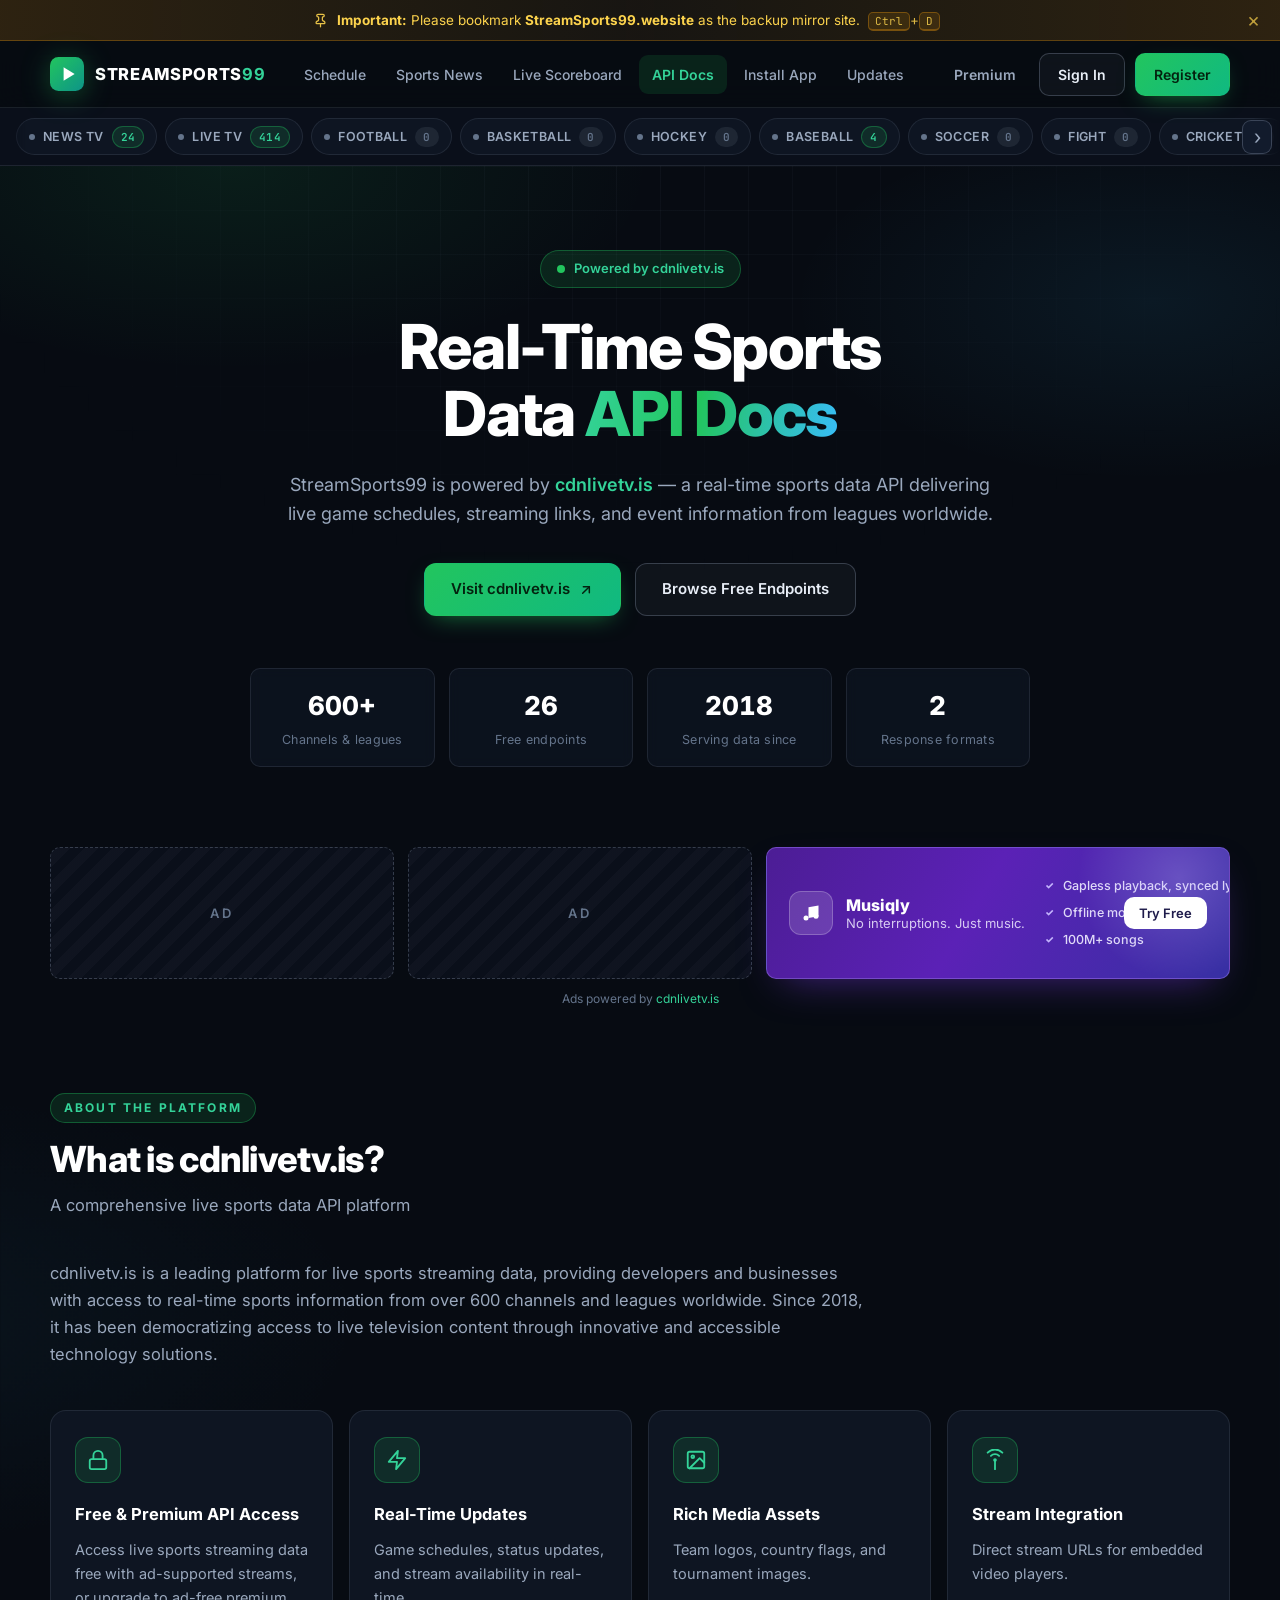
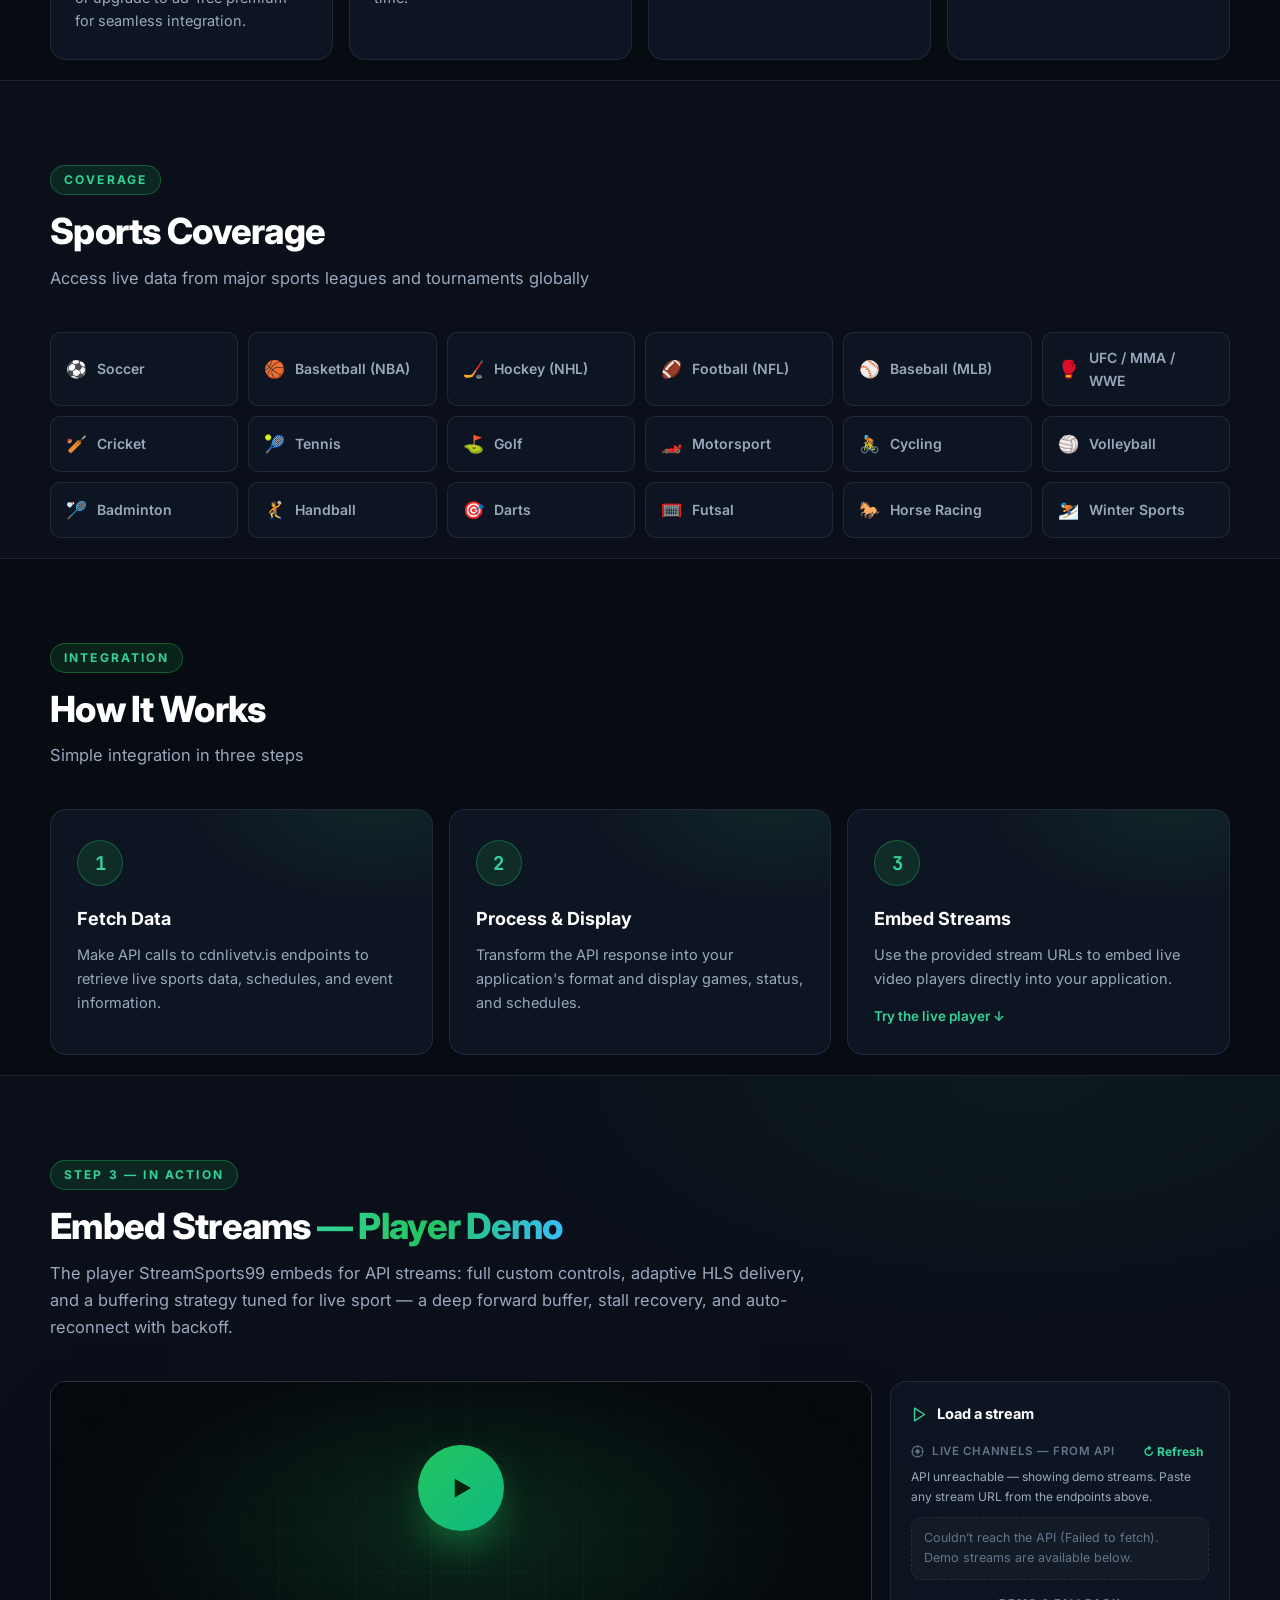
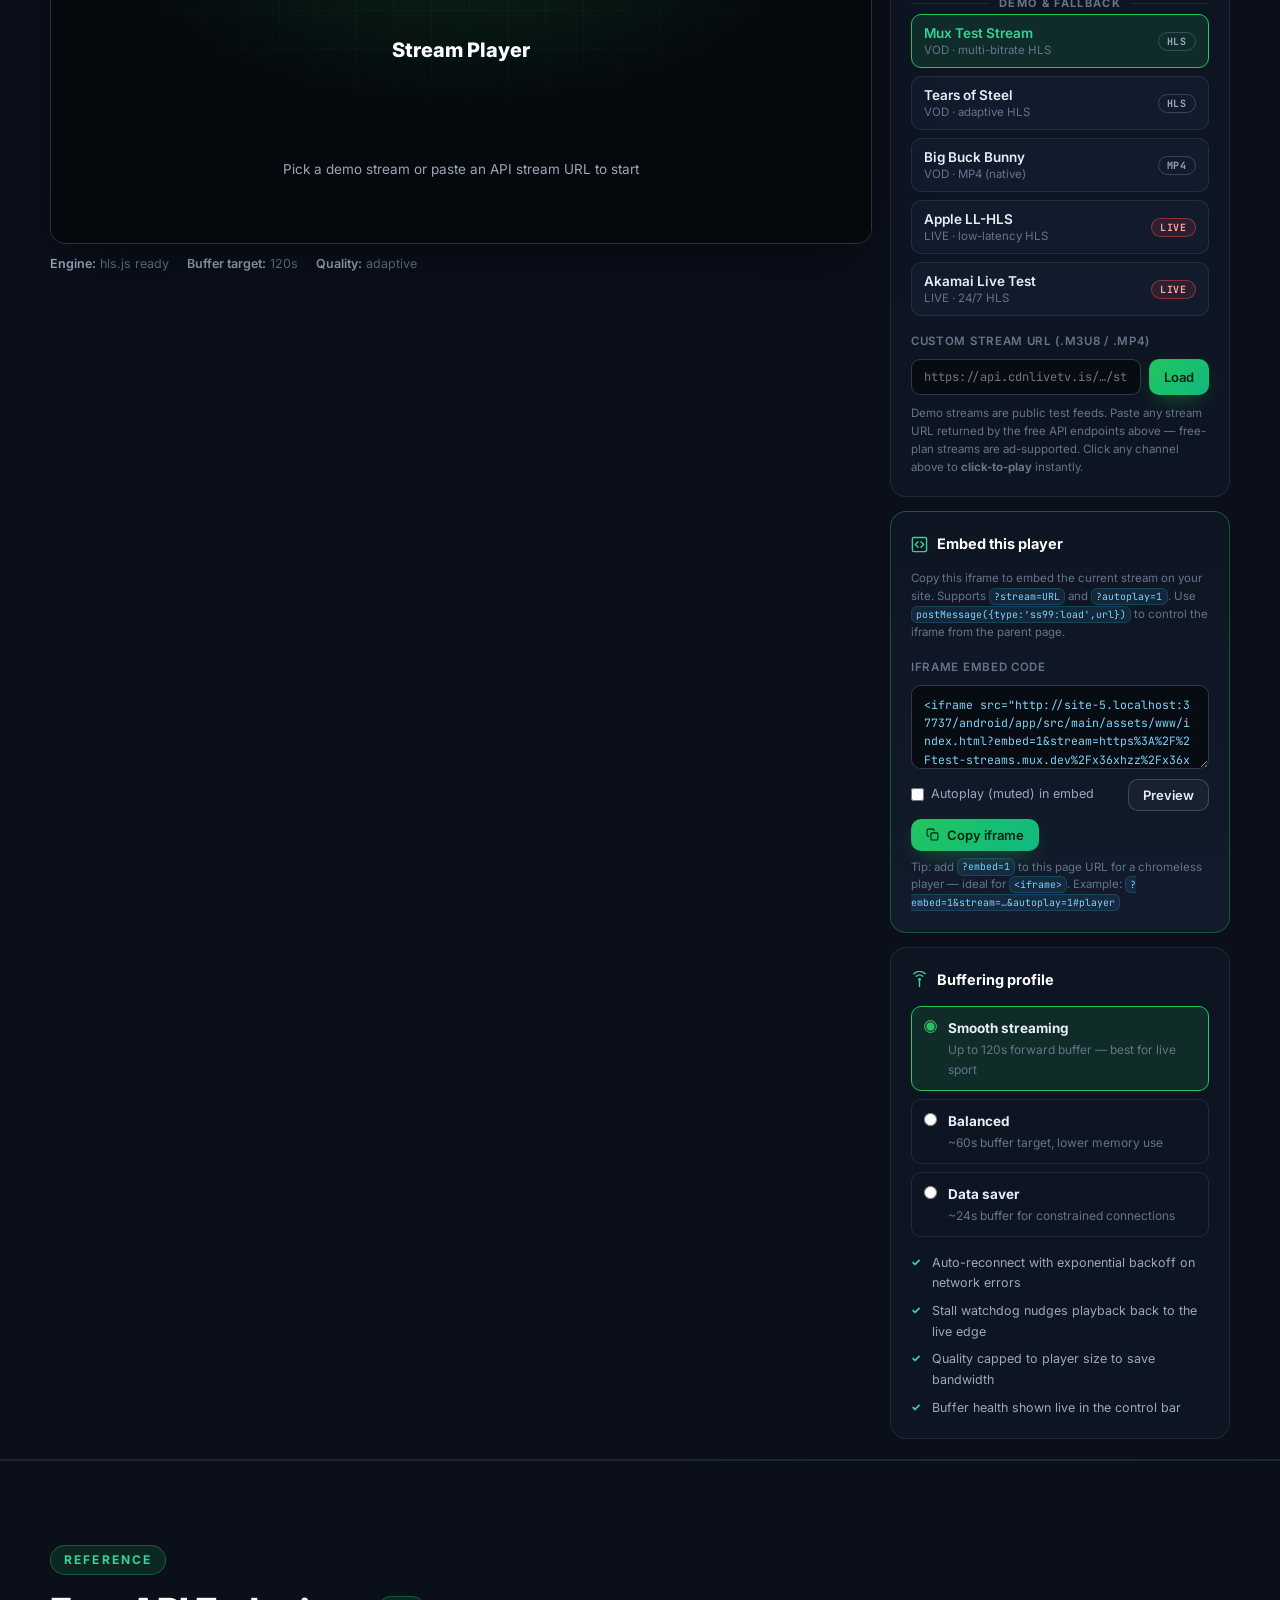
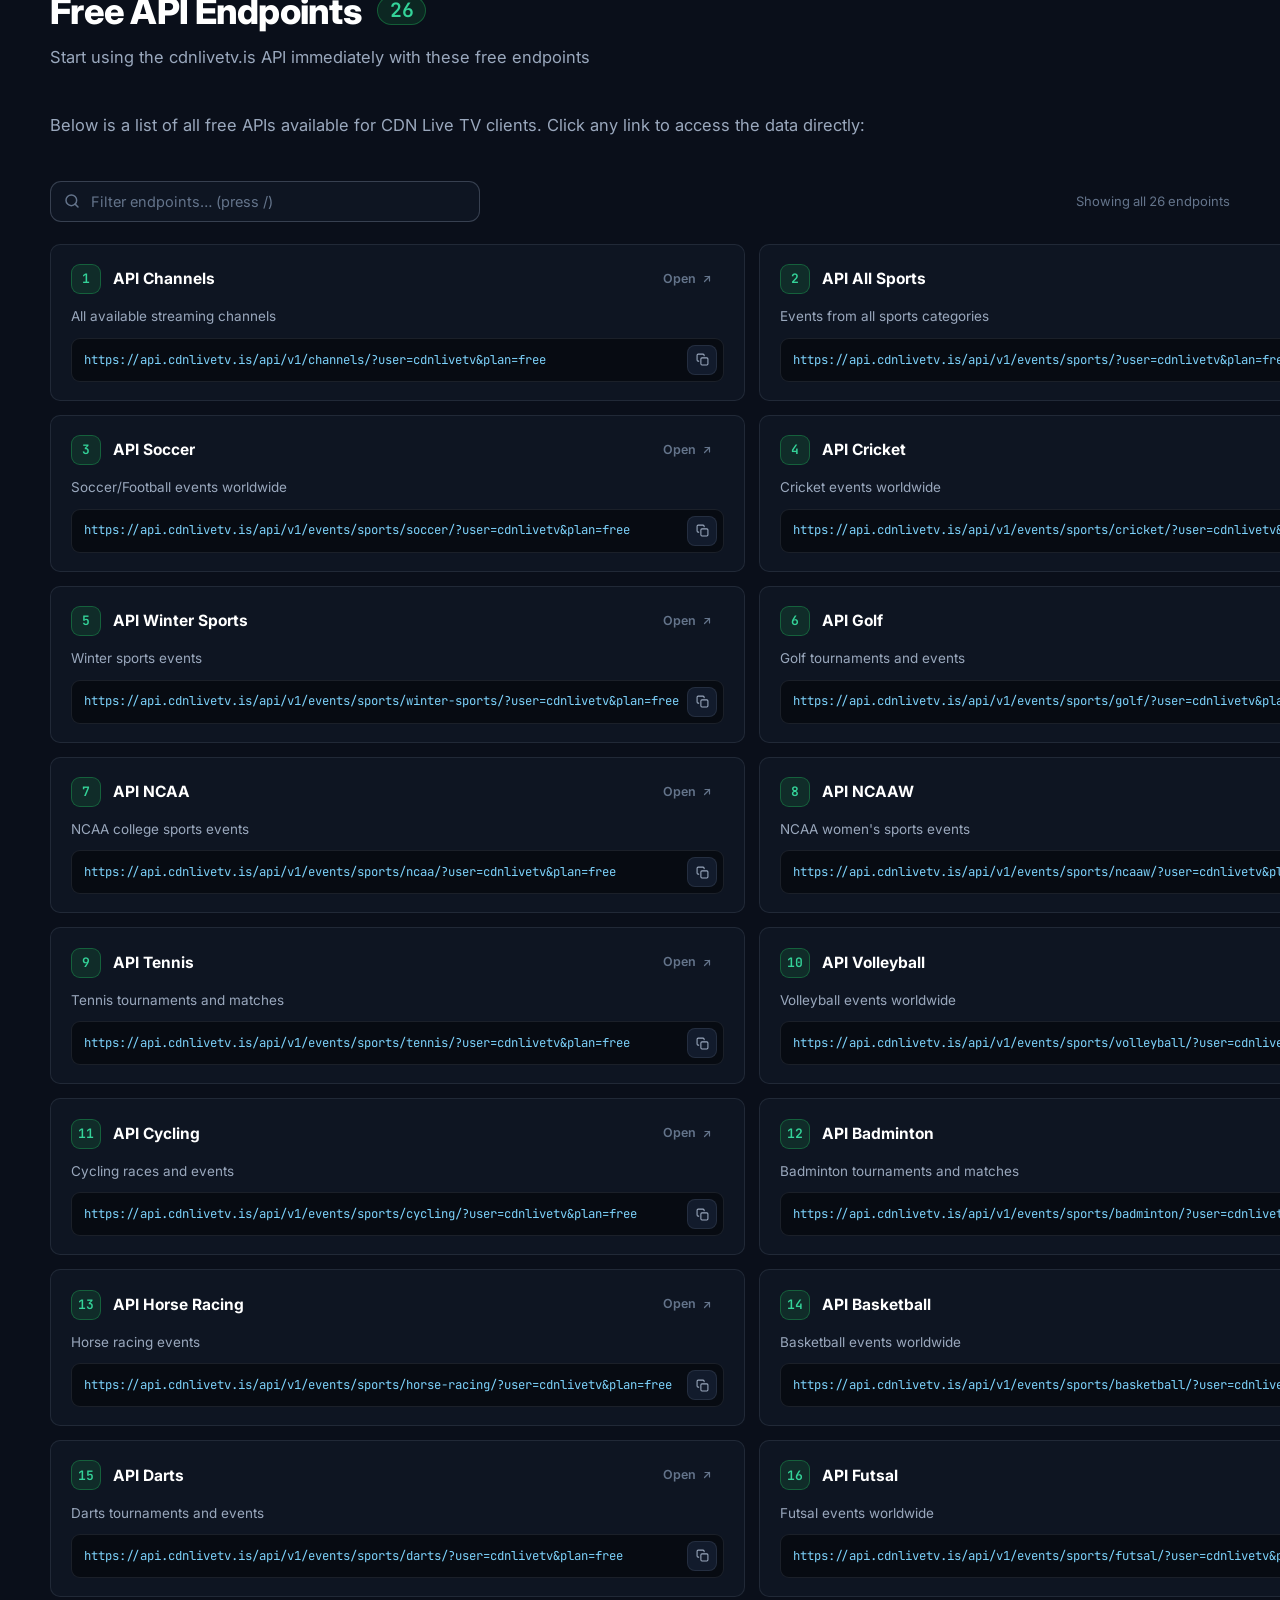
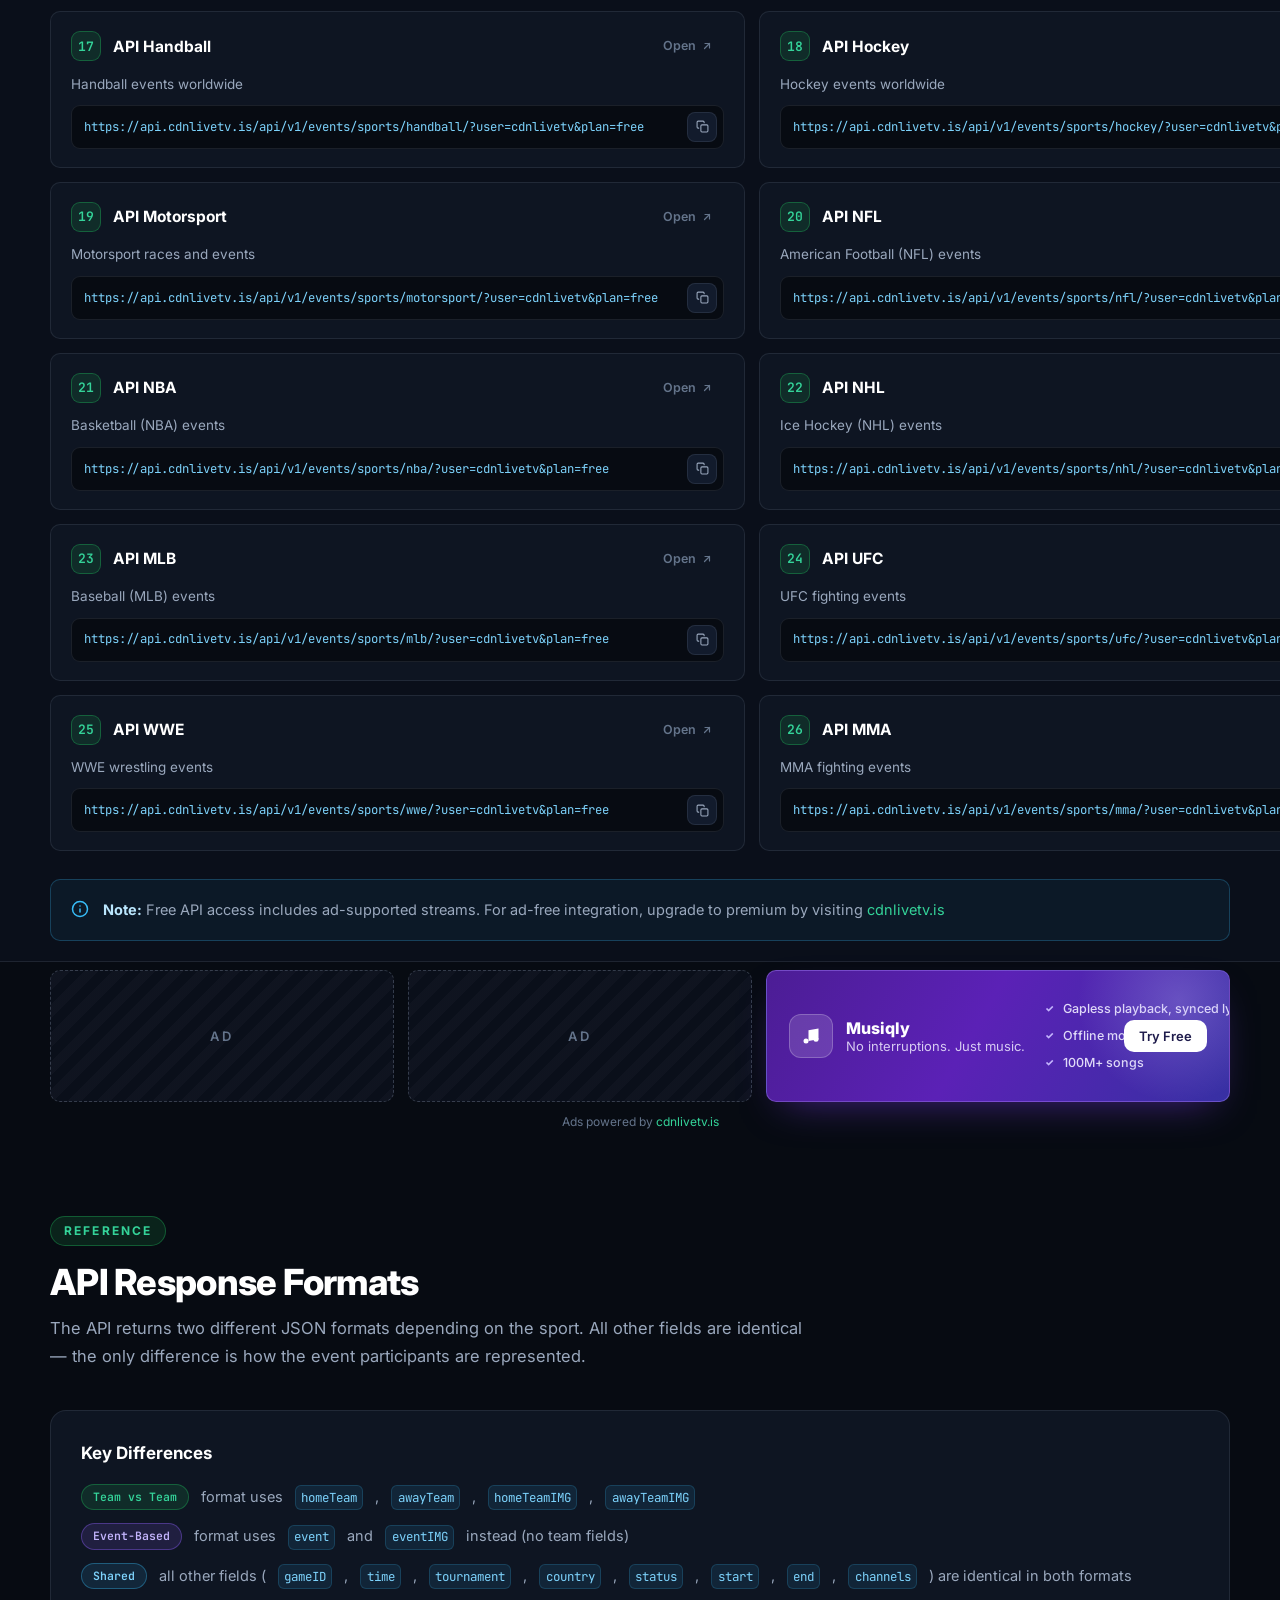
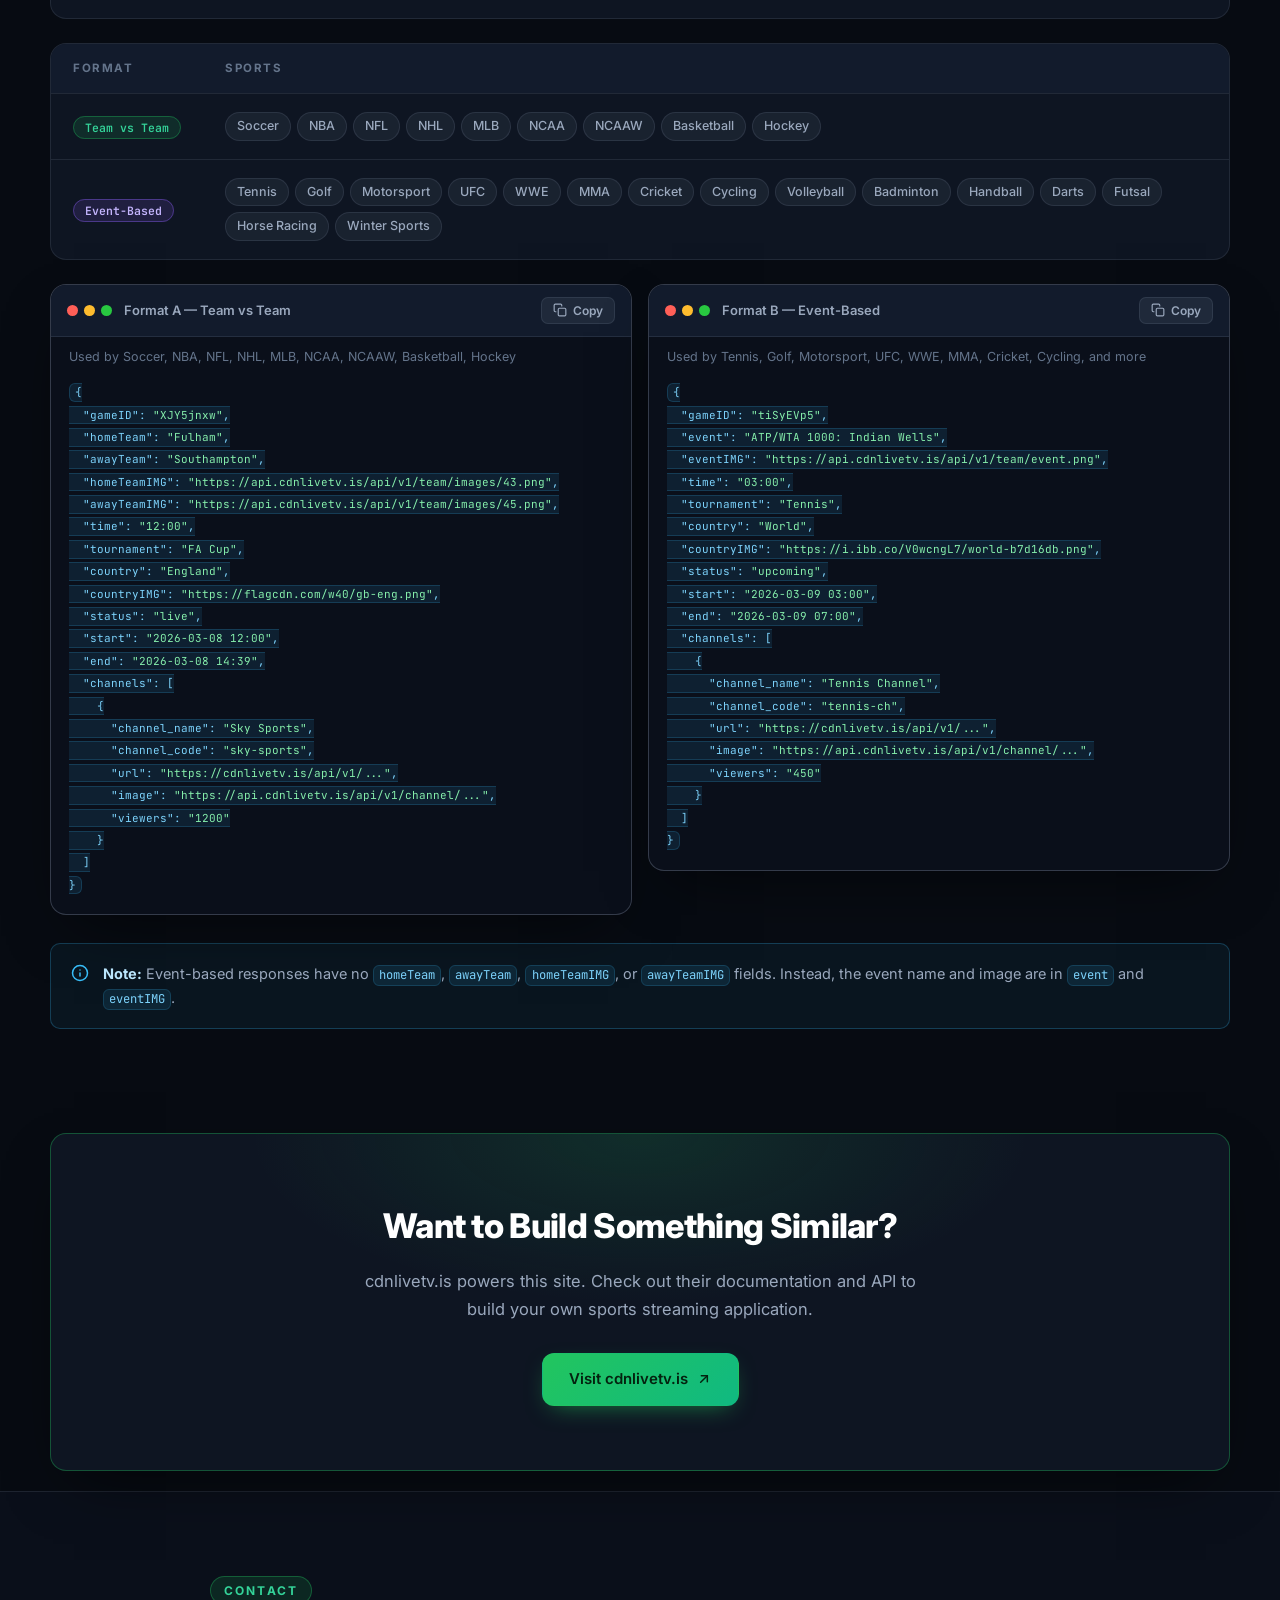
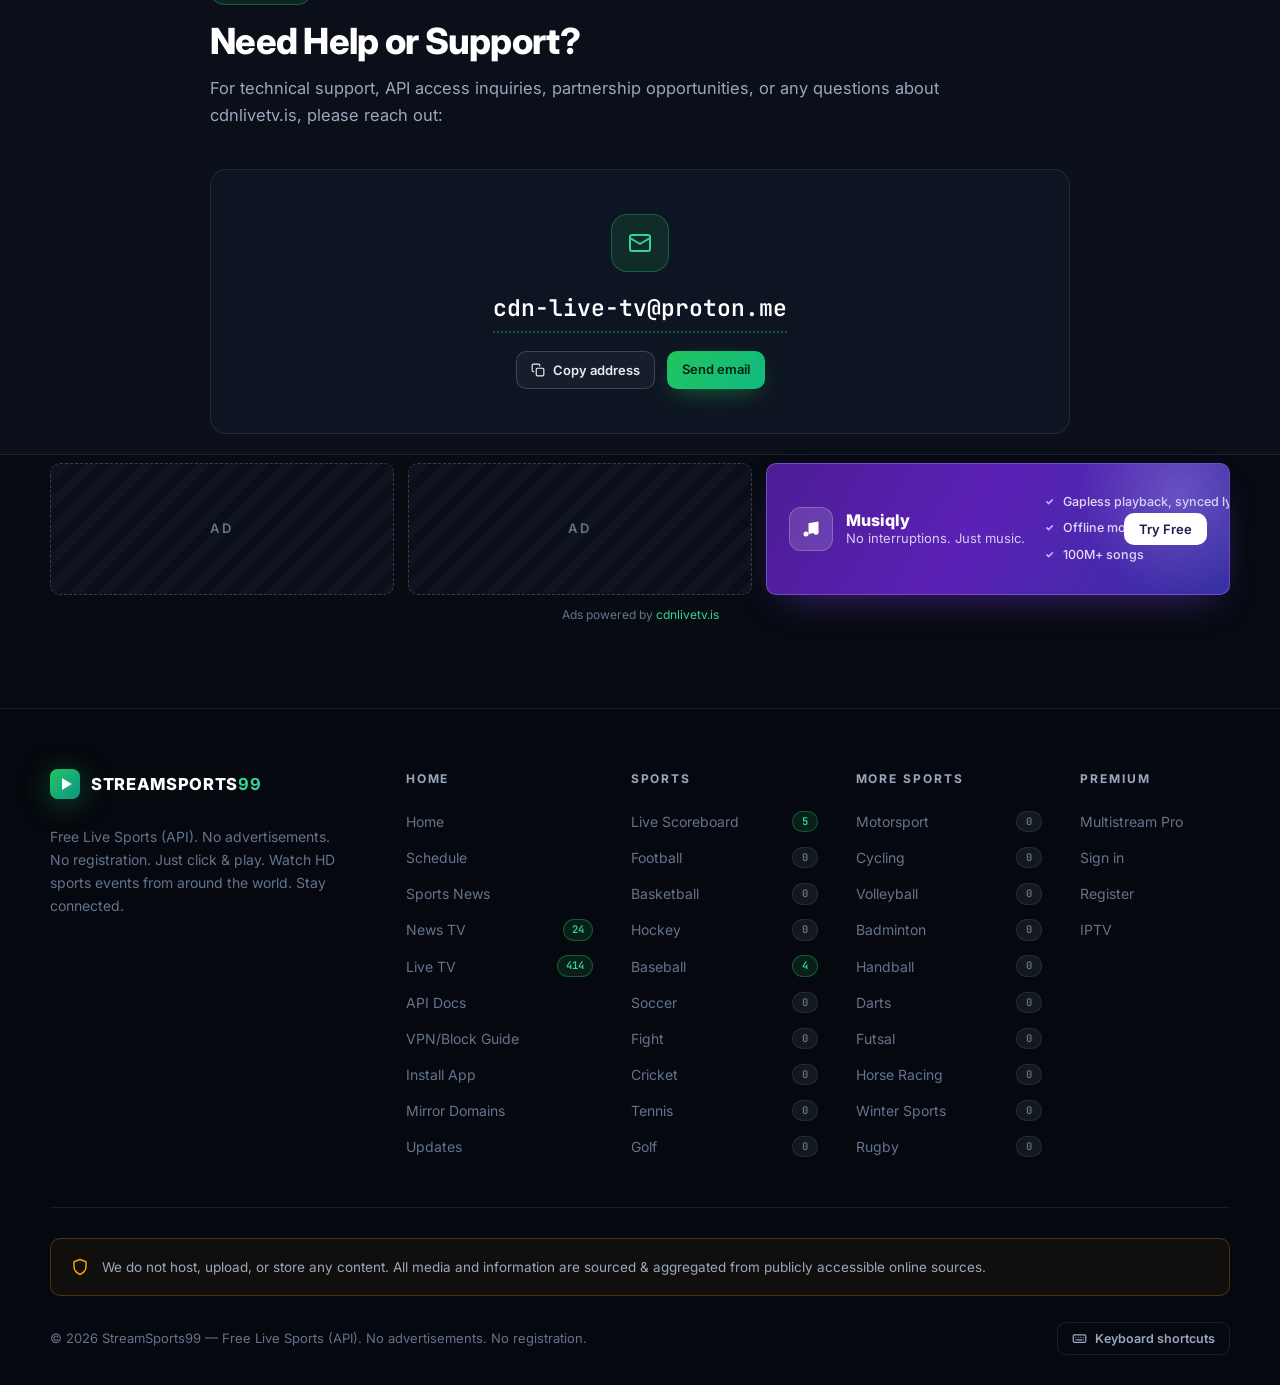
==== commit b64a6b00: "Player: pull channels from the API, iframe embed support, click-to-play - Fetch live channels from c" ====
--- a/android/app/src/main/assets/www/index.html
+++ b/android/app/src/main/assets/www/index.html
@@ -366,6 +366,17 @@
                 <svg viewBox="0 0 24 24" width="17" height="17" fill="none" stroke="currentColor" stroke-width="2" stroke-linecap="round" stroke-linejoin="round" aria-hidden="true"><polygon points="5 3 19 12 5 21 5 3"/></svg>
                 Load a stream
               </h3>
+              <!-- Live API channels (pulled at runtime) -->
+              <div class="api-channels-head">
+                <span class="side-label" style="margin-bottom:6px;display:flex;align-items:center;gap:8px">
+                  <svg viewBox="0 0 24 24" width="13" height="13" fill="none" stroke="currentColor" stroke-width="2" stroke-linecap="round" stroke-linejoin="round" aria-hidden="true"><circle cx="12" cy="12" r="10"/><circle cx="12" cy="12" r="3" fill="currentColor"/><path d="M12 2v2"/><path d="M12 20v2"/><path d="M2 12h2"/><path d="M20 12h2"/></svg>
+                  Live channels — from API
+                  <button class="link-btn" id="apiRefresh" title="Refresh channels from API" aria-label="Refresh API channels" style="margin-left:auto;font-size:12px">↻ Refresh</button>
+                </span>
+                <p class="api-status" id="apiStatus" aria-live="polite">Loading channels from API…</p>
+              </div>
+              <div class="stream-list api-stream-list" id="apiStreamList" aria-label="Live API channels"></div>
+              <div class="stream-divider" aria-hidden="true"><span>Demo &amp; fallback</span></div>
               <div class="stream-list" id="streamList"></div>
 
               <label class="side-label" for="streamUrl">Custom stream URL (.m3u8 / .mp4)</label>
@@ -373,7 +384,29 @@
                 <input type="url" id="streamUrl" placeholder="https://api.cdnlivetv.is/…/stream.m3u8" spellcheck="false" autocomplete="off">
                 <button class="btn btn-primary btn-sm" id="loadUrlBtn">Load</button>
               </div>
-              <p class="side-hint">Demo streams are public test feeds. Paste any stream URL returned by the free API endpoints above — free-plan streams are ad-supported.</p>
+              <p class="side-hint">Demo streams are public test feeds. Paste any stream URL returned by the free API endpoints above — free-plan streams are ad-supported. Click any channel above to <strong>click-to-play</strong> instantly.</p>
+            </div>
+
+            <div class="side-card embed-card">
+              <h3>
+                <svg viewBox="0 0 24 24" width="17" height="17" fill="none" stroke="currentColor" stroke-width="2" stroke-linecap="round" stroke-linejoin="round" aria-hidden="true"><rect x="2" y="2" width="20" height="20" rx="2"/><path d="M10 8l-4 4 4 4"/><path d="M14 8l4 4-4 4"/></svg>
+                Embed this player
+              </h3>
+              <p class="side-hint">Copy this iframe to embed the current stream on your site. Supports <code>?stream=URL</code> and <code>?autoplay=1</code>. Use <code>postMessage({type:'ss99:load',url})</code> to control the iframe from the parent page.</p>
+              <label class="side-label" for="embedCode">Iframe embed code</label>
+              <div class="embed-row">
+                <textarea id="embedCode" class="embed-code" readonly rows="3" spellcheck="false" aria-label="Iframe embed code"></textarea>
+              </div>
+              <div class="embed-actions">
+                <label class="embed-opt"><input type="checkbox" id="embedAutoplay"> Autoplay (muted) in embed</label>
+                <span style="flex:1"></span>
+                <button class="btn btn-outline btn-sm" id="embedPreviewBtn" title="Open embed preview in new tab">Preview</button>
+                <button class="btn btn-primary btn-sm" id="copyEmbedBtn">
+                  <svg viewBox="0 0 24 24" width="13" height="13" fill="none" stroke="currentColor" stroke-width="2" stroke-linecap="round" stroke-linejoin="round" aria-hidden="true"><rect x="9" y="9" width="13" height="13" rx="2"/><path d="M5 15H4a2 2 0 0 1-2-2V4a2 2 0 0 1 2-2h9a2 2 0 0 1 2 2v1"/></svg>
+                  Copy iframe
+                </button>
+              </div>
+              <p class="side-hint" style="margin-top:8px">Tip: add <code>?embed=1</code> to this page URL for a chromeless player — ideal for <code>&lt;iframe&gt;</code>. Example: <code id="embedExample">?embed=1&amp;stream=…&amp;autoplay=1#player</code></p>
             </div>
 
             <div class="side-card">
--- a/android/app/src/main/assets/www/css/styles.css
+++ b/android/app/src/main/assets/www/css/styles.css
@@ -1775,6 +1775,124 @@
   font-size: 11px;
 }
 
+/* ---- API channels + embed + click-to-play polish ---- */
+.api-channels-head { margin-bottom: 10px; }
+.api-status {
+  font-size: 12px;
+  color: var(--muted);
+  margin: 2px 0 0;
+  min-height: 18px;
+}
+.api-loading, .api-empty {
+  font-size: 12.5px;
+  color: var(--faint);
+  padding: 10px 12px;
+  border: 1px dashed var(--border);
+  border-radius: 10px;
+  background: rgba(148,163,184,0.04);
+}
+.stream-divider {
+  display: flex;
+  align-items: center;
+  gap: 10px;
+  margin: 14px 0 2px;
+  font-size: 11px;
+  font-weight: 700;
+  letter-spacing: 0.12em;
+  text-transform: uppercase;
+  color: var(--faint);
+}
+.stream-divider::before, .stream-divider::after {
+  content: "";
+  flex: 1;
+  height: 1px;
+  background: var(--border);
+}
+.link-btn {
+  background: none;
+  border: 0;
+  color: var(--accent-2);
+  font-weight: 700;
+  cursor: pointer;
+  padding: 2px 6px;
+  border-radius: 6px;
+}
+.link-btn:hover { background: var(--accent-soft); text-decoration: underline; }
+.embed-card { border-color: var(--accent-border); background: linear-gradient(180deg, var(--panel), var(--panel-2)); }
+.embed-code {
+  width: 100%;
+  min-height: 84px;
+  background: var(--bg);
+  border: 1px solid var(--border-strong);
+  border-radius: 10px;
+  color: #7dd3fc;
+  font-family: var(--mono);
+  font-size: 11.5px;
+  line-height: 1.6;
+  padding: 10px 12px;
+  resize: vertical;
+  white-space: pre-wrap;
+  word-break: break-all;
+}
+.embed-code:focus { outline: none; border-color: var(--accent); box-shadow: 0 0 0 3px rgba(34,197,94,0.15); }
+.embed-row { display: flex; gap: 8px; }
+.embed-actions {
+  display: flex;
+  align-items: center;
+  gap: 8px;
+  margin-top: 10px;
+  flex-wrap: wrap;
+}
+.embed-opt {
+  display: inline-flex;
+  align-items: center;
+  gap: 7px;
+  font-size: 12.5px;
+  color: var(--muted);
+  cursor: pointer;
+}
+.embed-opt input { accent-color: #22c55e; }
+.player-poster { cursor: pointer; }
+.player-poster:focus-visible { outline: 2px solid var(--accent); outline-offset: -4px; }
+.stream-item { cursor: pointer; }
+.stream-item:focus-visible { outline: 2px solid var(--accent); outline-offset: 2px; }
+
+/* Embed mode — chromeless player for iframes */
+html.embed-mode .announce,
+html.embed-mode .site-header,
+html.embed-mode .sportsbar,
+html.embed-mode .hero,
+html.embed-mode .section:not(.player-section),
+html.embed-mode .site-footer,
+html.embed-mode .back-to-top,
+html.embed-mode .ad-row,
+html.embed-mode .ad-credit {
+  display: none !important;
+}
+html.embed-mode body { background: #000; }
+html.embed-mode .player-section {
+  padding: 0;
+  background: #000;
+  border: 0;
+}
+html.embed-mode .container { width: 100%; max-width: none; margin: 0; padding: 0; }
+html.embed-mode .section-head { display: none; }
+html.embed-mode .player-layout {
+  grid-template-columns: 1fr;
+  gap: 0;
+}
+html.embed-mode .player-stage {
+  border-radius: 0;
+  border: 0;
+  box-shadow: none;
+}
+html.embed-mode .player-side { display: none; }
+html.embed-mode .player-note { display: none; }
+html.embed-mode .player-main { min-height: 100vh; display: grid; }
+
+/* Iframed but not embed param — keep layout but ensure player visible */
+html.is-iframed .player-stage { box-shadow: none; }
+
 /* ---- Player responsive ---- */
 @media (max-width: 1080px) {
   .player-layout { grid-template-columns: minmax(0, 1fr) 300px; }
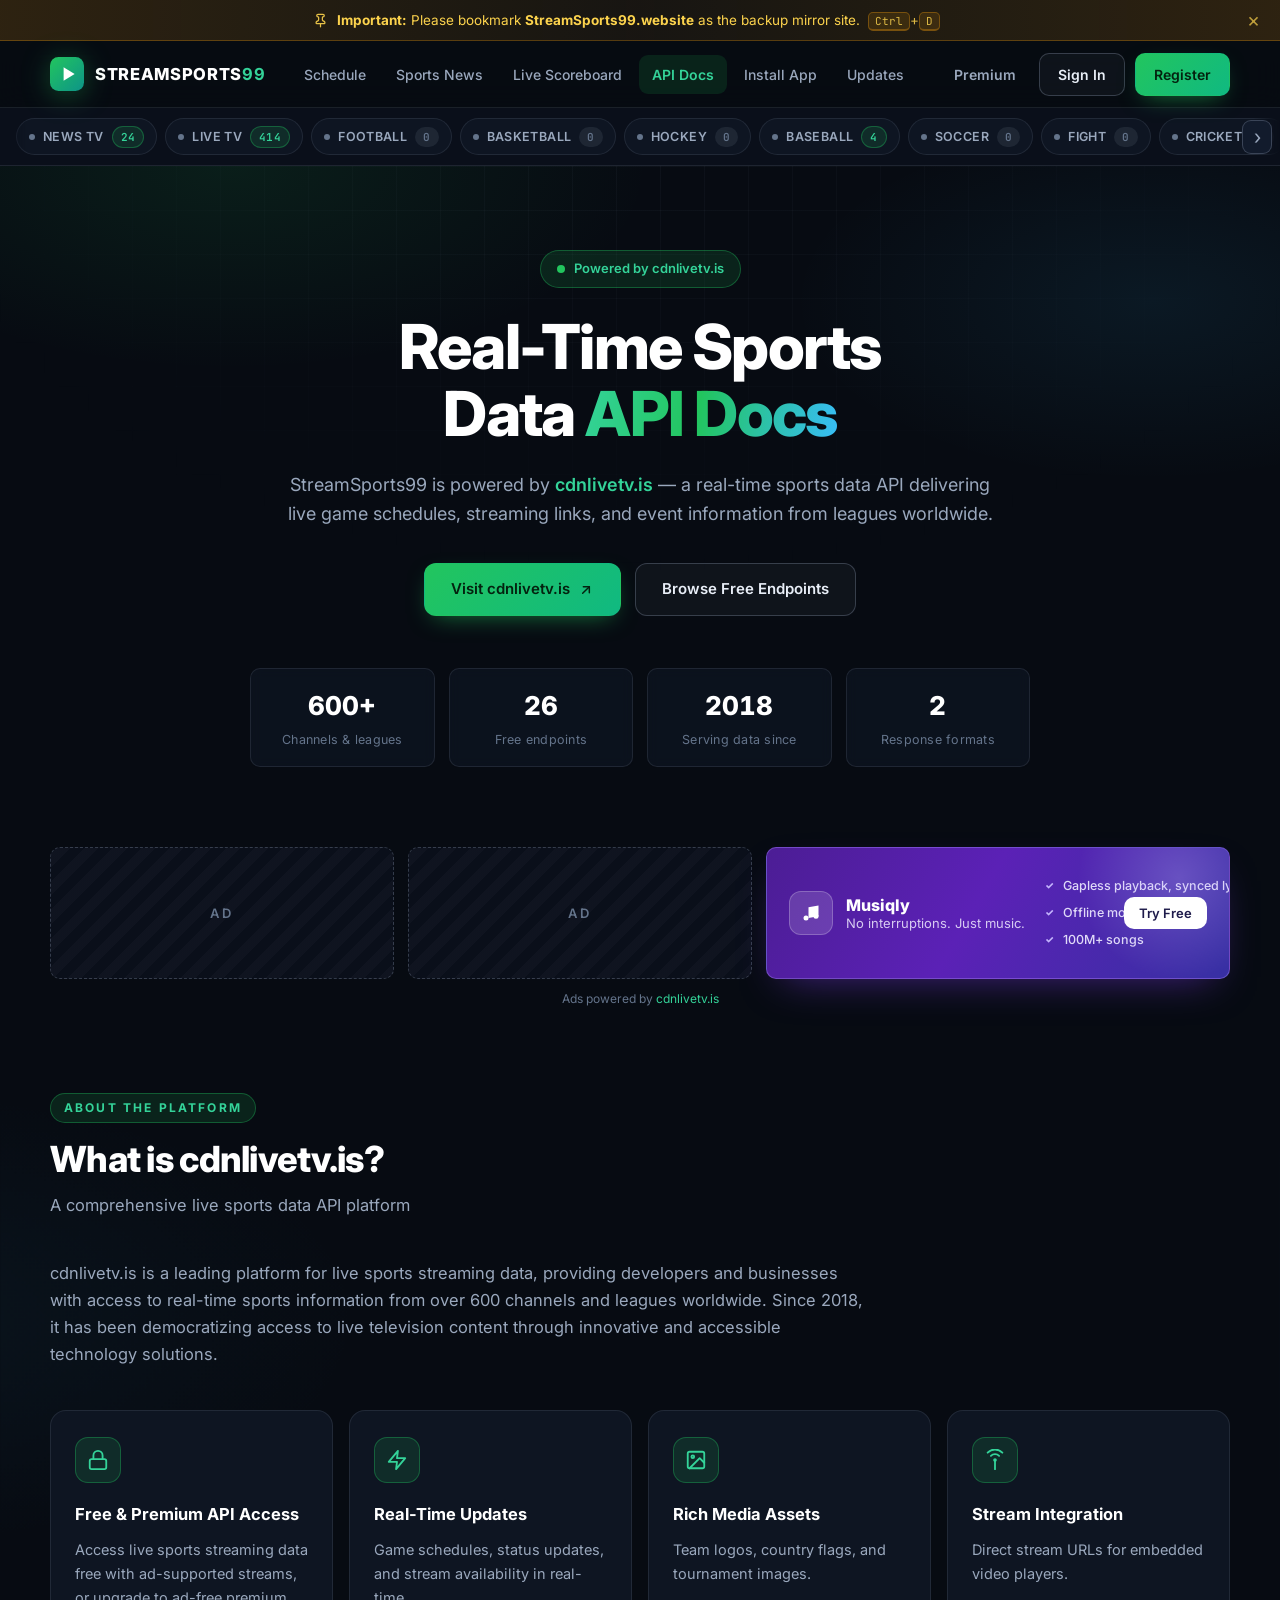
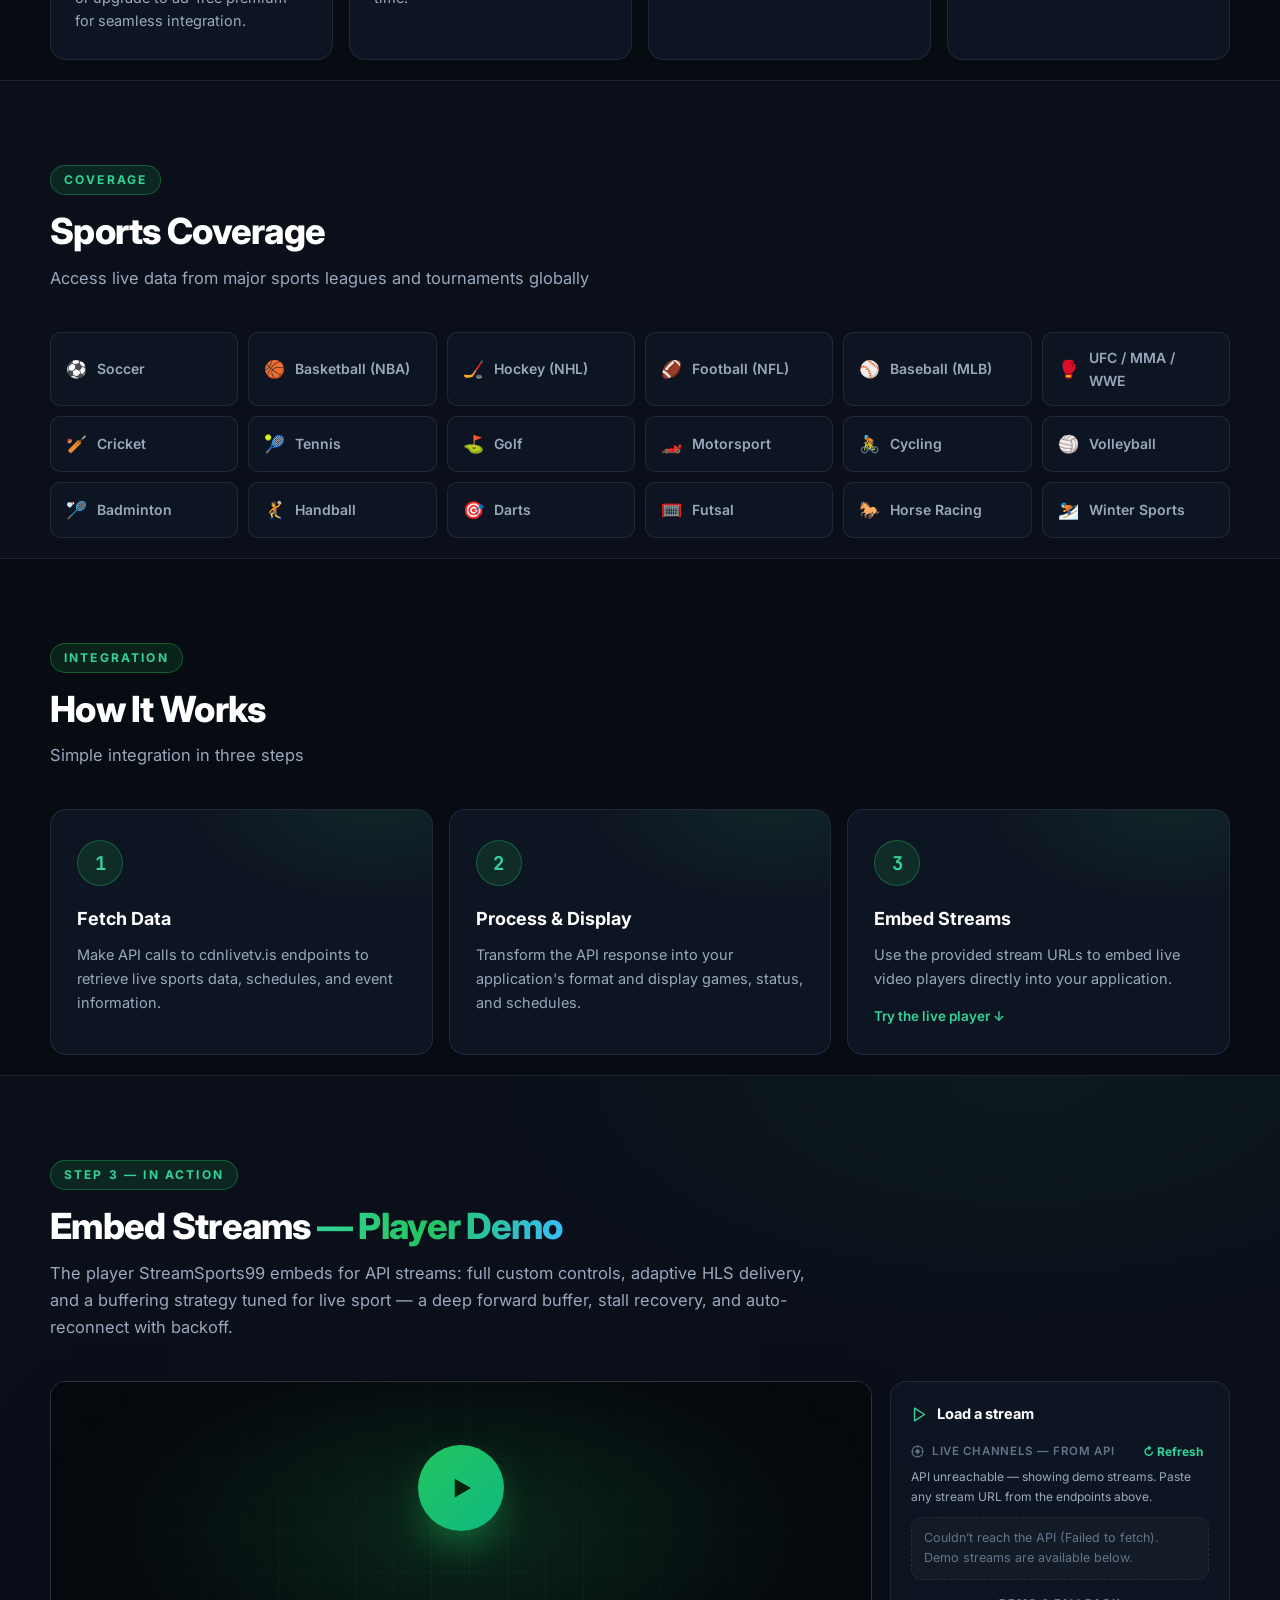
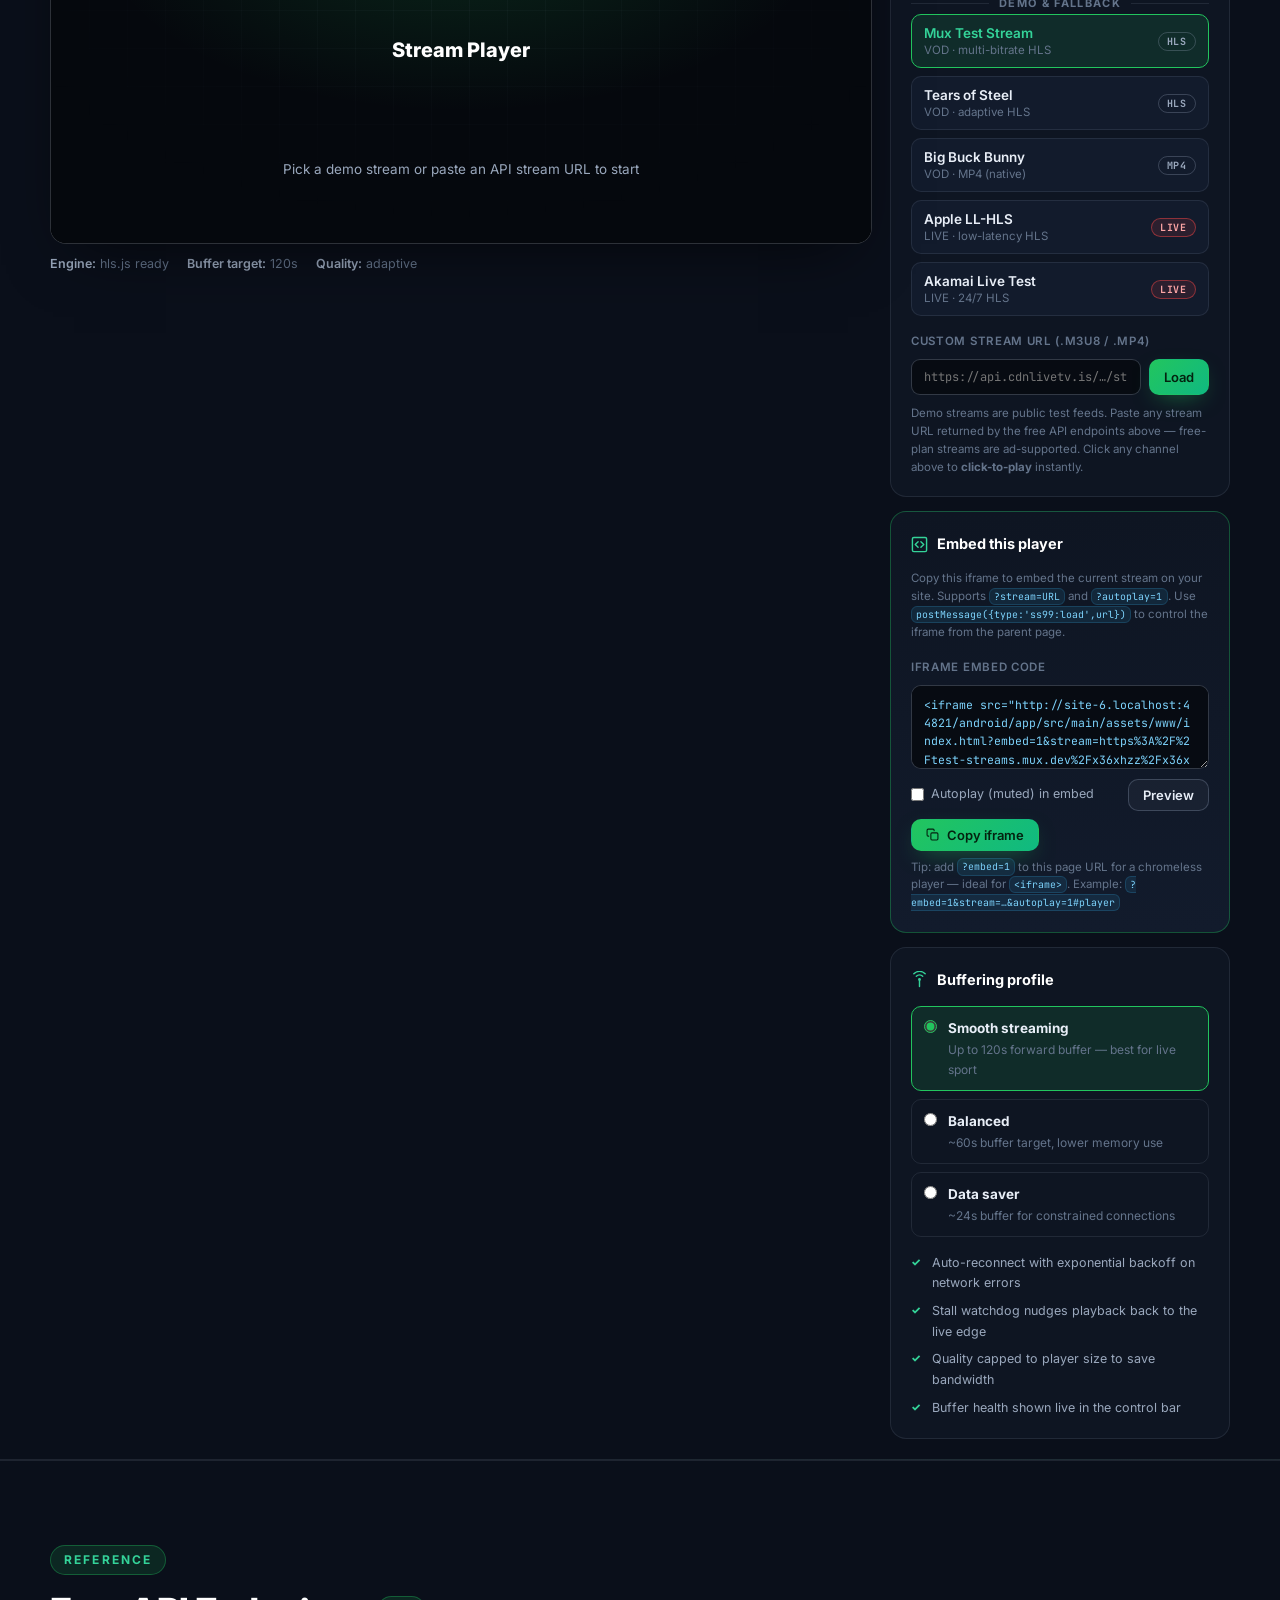
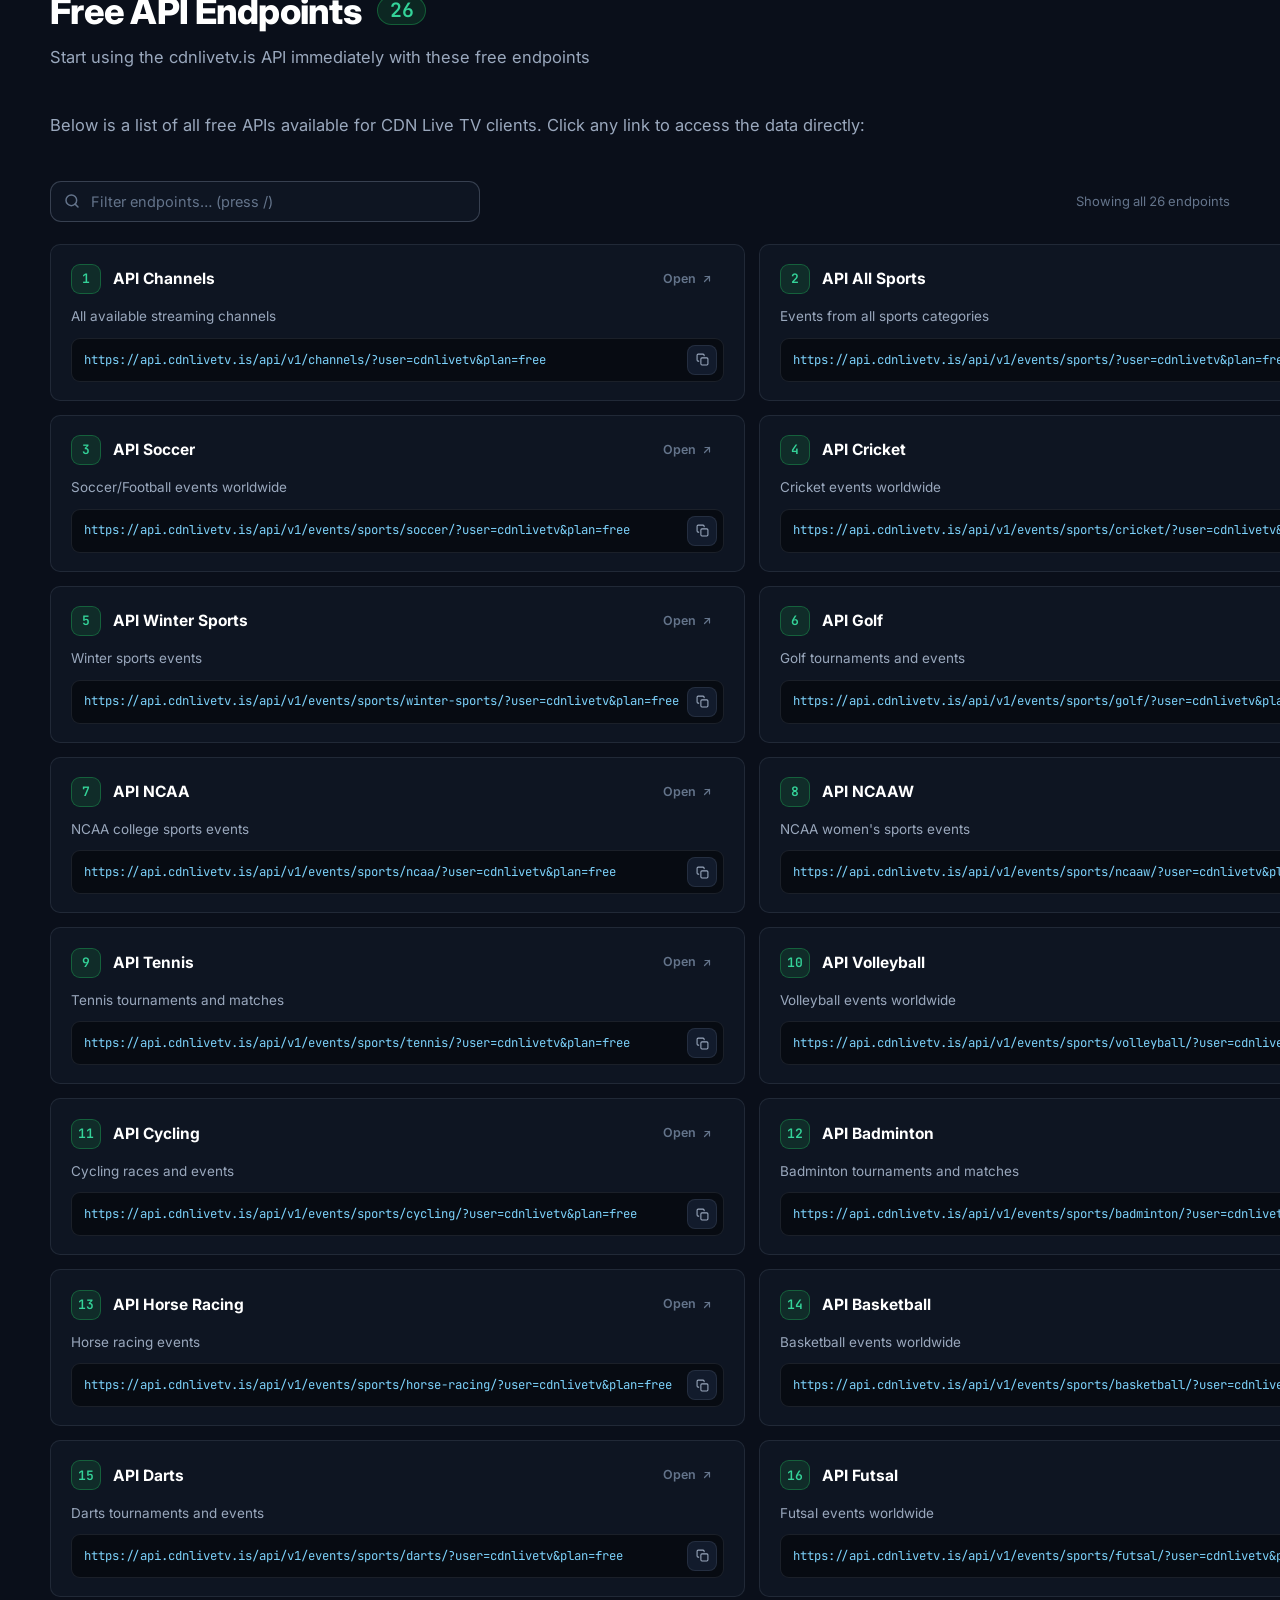
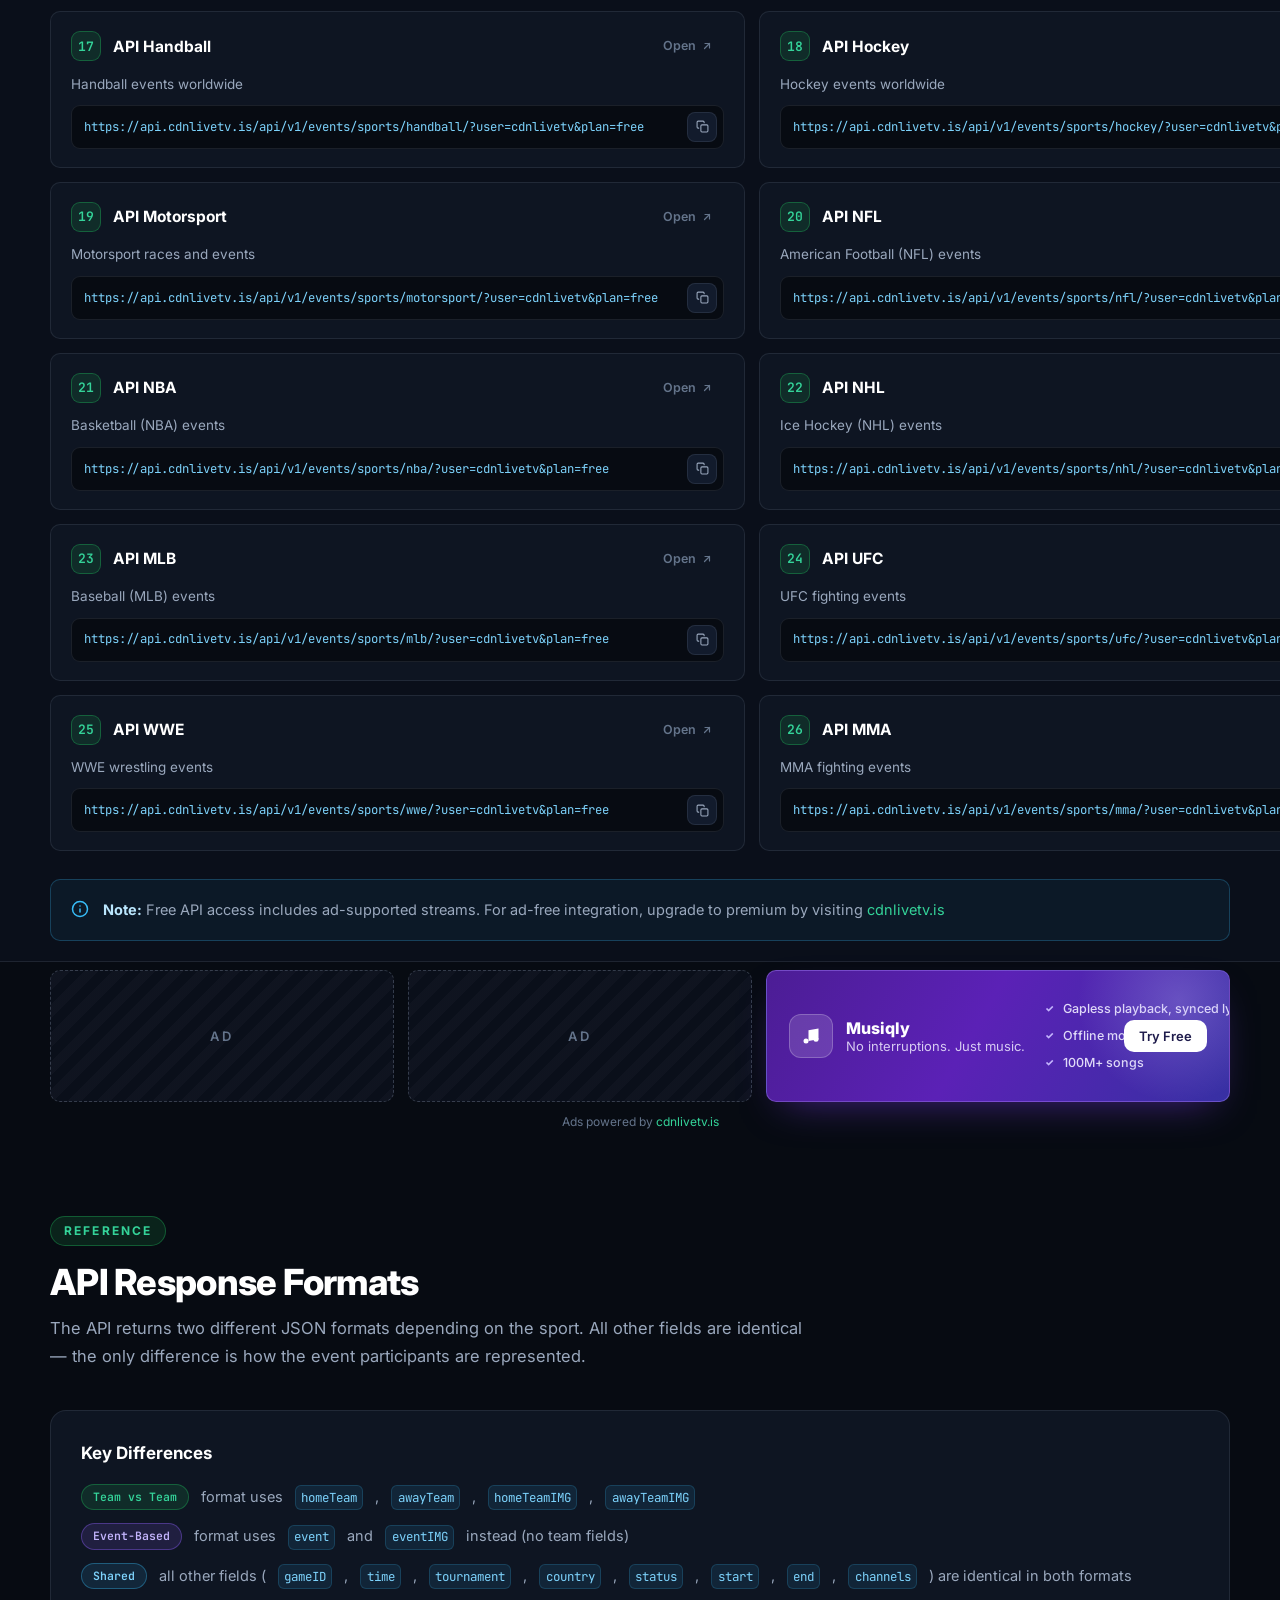
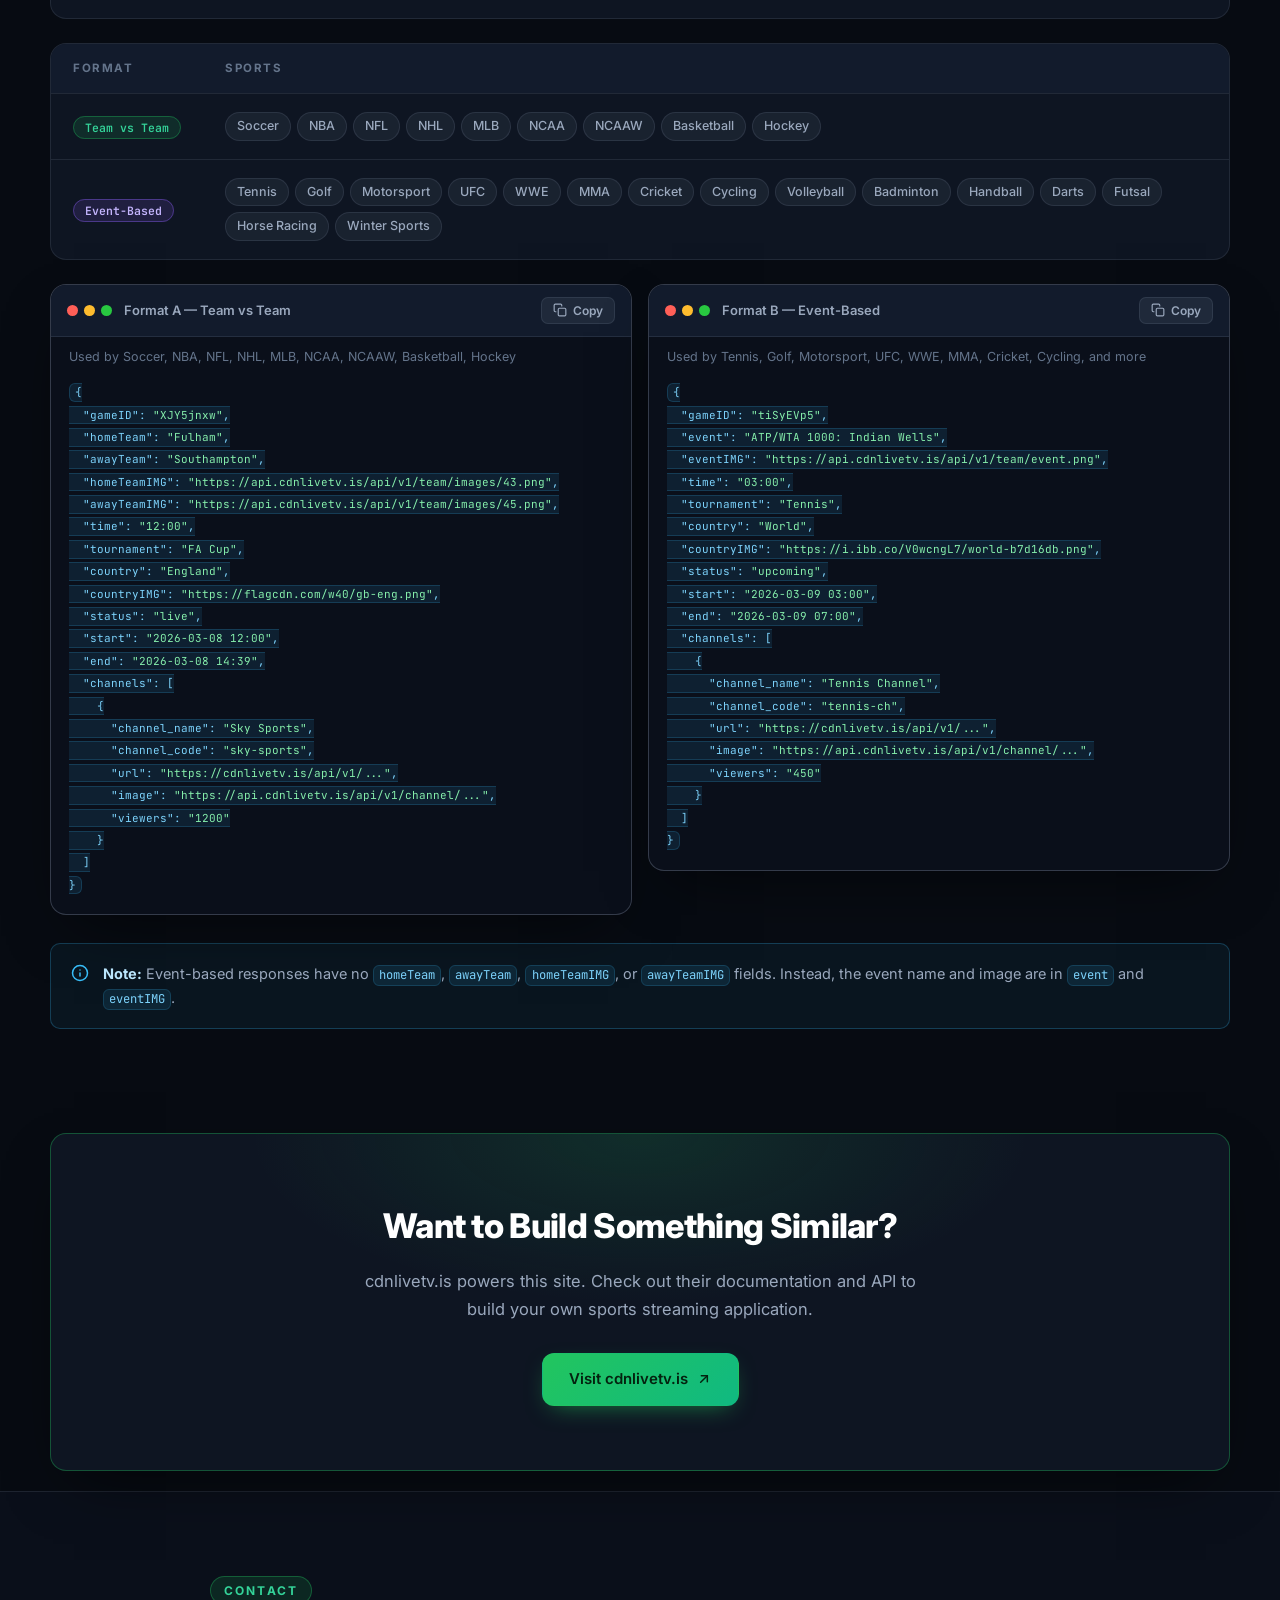
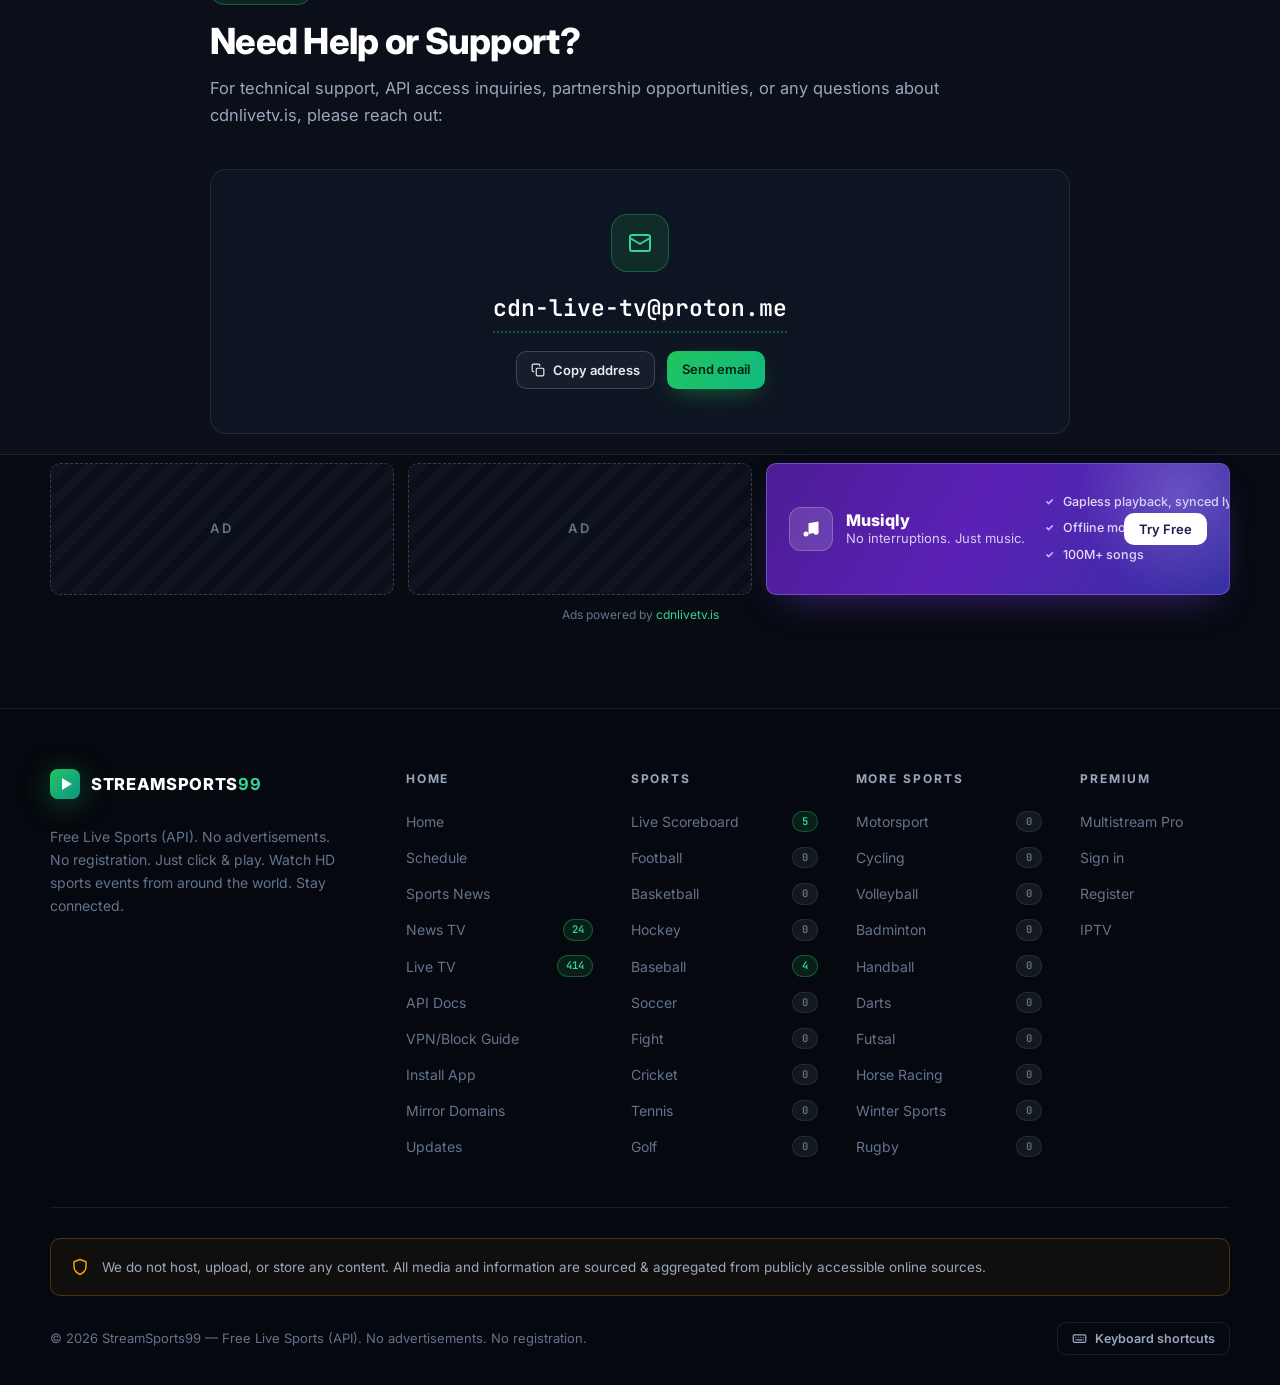
==== commit 5cce32b6: "Restrict non-control clicks, guard overlay + sandboxed iframe Embeds are ad-supported on the free pl" ====
--- a/android/app/src/main/assets/www/index.html
+++ b/android/app/src/main/assets/www/index.html
@@ -267,6 +267,8 @@
           <div class="player-main">
             <div class="player-stage" id="playerStage" data-state="idle" tabindex="0" aria-label="Stream player demo — press space to play">
               <video id="demoVideo" class="player-video" playsinline preload="auto"></video>
+              <iframe id="demoFrame" class="player-frame" hidden title="Stream embed" sandbox="allow-scripts allow-same-origin allow-forms allow-presentation allow-encrypted-media" allow="autoplay; encrypted-media; fullscreen; picture-in-picture" referrerpolicy="no-referrer-when-downgrade" loading="lazy"></iframe>
+              <div class="player-guard" id="playerGuard" aria-hidden="true" hidden></div>
 
               <div class="player-poster" id="playerPoster">
                 <div class="poster-glow" aria-hidden="true"></div>
--- a/android/app/src/main/assets/www/css/styles.css
+++ b/android/app/src/main/assets/www/css/styles.css
@@ -1355,6 +1355,25 @@
   outline-offset: -3px;
 }
 .player-video { position: absolute; top: 0; left: 0; width: 100%; height: 100%; display: block; background: #000; }
+.player-frame { position: absolute; top: 0; left: 0; width: 100%; height: 100%; border: 0; display: block; background: #000; }
+.player-frame[hidden] { display: none !important; }
+.player-guard {
+  position: absolute;
+  top: 0; left: 0; right: 0; bottom: 0;
+  z-index: 4;
+  background: transparent;
+  cursor: default;
+  /* capture all pointer events that are not on controls */
+}
+.player-guard[hidden] { display: none !important; }
+.player-stage[data-state="idle"] .player-guard,
+.player-stage[data-state="error"] .player-guard { display: none !important; }
+.player-stage[data-state="playing"] .player-guard,
+.player-stage[data-state="paused"] .player-guard,
+.player-stage[data-state="loading"] .player-guard { display: block; }
+/* when guard is active, video/frame should not receive direct clicks */
+.player-stage.guard-active .player-video,
+.player-stage.guard-active .player-frame { pointer-events: none; }
 
 .player-stage[data-state="idle"] .player-controls,
 .player-stage[data-state="error"] .player-controls { display: none; }
@@ -1715,6 +1734,7 @@
   white-space: nowrap;
 }
 .si-badge.si-live { color: #fca5a5; border-color: rgba(239, 68, 68, 0.5); background: rgba(239, 68, 68, 0.12); }
+.si-badge.si-embed { color: #c4b5fd; border-color: rgba(139, 92, 246, 0.5); background: rgba(139, 92, 246, 0.13); }
 
 .side-label {
   display: block;
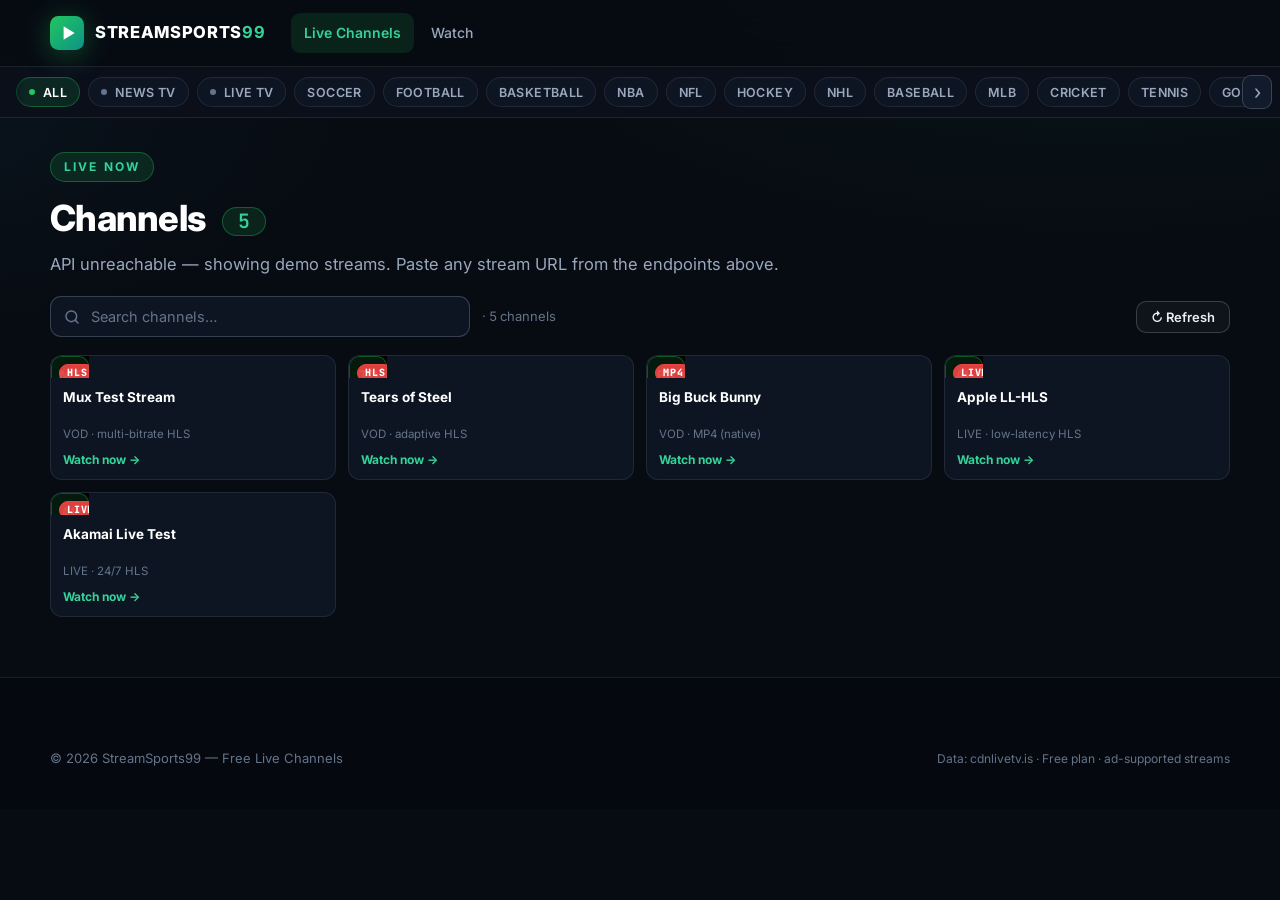
==== commit ed0cca58: "Stream: channels-only browse -> play, remove docs clutter, fix buffering - index.html stripped to mi" ====
--- a/android/app/src/main/assets/www/index.html
+++ b/android/app/src/main/assets/www/index.html
@@ -3,8 +3,8 @@
 <head>
   <meta charset="UTF-8">
   <meta name="viewport" content="width=device-width, initial-scale=1.0">
-  <title>API Docs — StreamSports99</title>
-  <meta name="description" content="Free live sports data API documentation. 26 free endpoints from cdnlivetv.is delivering live game schedules, streaming links and event information from leagues worldwide.">
+  <title>StreamSports99 — Live Channels</title>
+  <meta name="description" content="Live sports channels — click any channel to watch instantly. Filter by sport at the top.">
   <meta name="theme-color" content="#070b12">
   <link rel="icon" href="data:image/svg+xml,%3Csvg xmlns='http://www.w3.org/2000/svg' viewBox='0 0 40 40'%3E%3Cdefs%3E%3ClinearGradient id='g' x1='0' y1='0' x2='1' y2='1'%3E%3Cstop offset='0' stop-color='%2322c55e'/%3E%3Cstop offset='1' stop-color='%230d9488'/%3E%3C/linearGradient%3E%3C/defs%3E%3Crect width='40' height='40' rx='10' fill='url(%23g)'/%3E%3Cpath d='M16 12l13 8-13 8z' fill='white'/%3E%3C/svg%3E">
   <link rel="preconnect" href="https://fonts.googleapis.com">
@@ -14,18 +14,9 @@
   <link rel="stylesheet" href="css/compat.css">
 </head>
 <body id="top">
-  <a class="skip-link" href="#main">Skip to main content</a>
-
-  <!-- Bookmark / mirror notice -->
-  <div class="announce" id="announce" role="note">
-    <span class="announce-text">
-      <svg viewBox="0 0 24 24" width="15" height="15" fill="none" stroke="currentColor" stroke-width="2" stroke-linecap="round" stroke-linejoin="round" aria-hidden="true"><path d="M12 17v5"/><path d="M9 10.76a2 2 0 0 1-1.11 1.79l-1.78.9A2 2 0 0 0 5 15.24V16a1 1 0 0 0 1 1h12a1 1 0 0 0 1-1v-.76a2 2 0 0 0-1.11-1.79l-1.78-.9A2 2 0 0 1 15 10.76V7a1 1 0 0 1 1-1 2 2 0 0 0 0-4H8a2 2 0 0 0 0 4 1 1 0 0 1 1 1z"/></svg>
-      <span><strong>Important:</strong> Please bookmark <strong>StreamSports99.website</strong> as the backup mirror site. &nbsp;<span class="announce-kbd"><kbd>Ctrl</kbd>+<kbd>D</kbd></span></span>
-    </span>
-    <button class="announce-close" id="announceClose" aria-label="Dismiss notice">&times;</button>
-  </div>
-
-  <!-- Header -->
+  <a class="skip-link" href="#browse">Skip to channels</a>
+
+  <!-- Header — minimal -->
   <header class="site-header" id="siteHeader">
     <div class="container header-inner">
       <a class="brand" href="#top" aria-label="StreamSports99 home">
@@ -34,20 +25,11 @@
         </span>
         <span class="brand-name">STREAMSPORTS<b>99</b></span>
       </a>
-
       <nav class="main-nav" id="mainNav" aria-label="Primary">
-        <a href="#" data-page="Schedule">Schedule</a>
-        <a href="#" data-page="Sports News">Sports News</a>
-        <a href="#" data-page="Live Scoreboard">Live Scoreboard</a>
-        <a href="#main" class="active" aria-current="page">API Docs</a>
-        <a href="#" data-page="Install App">Install App</a>
-        <a href="#" data-page="Updates">Updates</a>
+        <a href="#browse" class="active" aria-current="page">Live Channels</a>
+        <a href="#player" id="navWatchLink">Watch</a>
       </nav>
-
       <div class="header-actions">
-        <a class="btn btn-ghost" href="#" data-page="Premium">Premium</a>
-        <a class="btn btn-outline" href="#" data-page="Sign In">Sign In</a>
-        <a class="btn btn-primary" href="#" data-page="Register">Register</a>
         <button class="nav-toggle" id="navToggle" aria-label="Toggle menu" aria-expanded="false" aria-controls="mainNav">
           <span></span><span></span><span></span>
         </button>
@@ -55,228 +37,120 @@
     </div>
   </header>
 
-  <!-- Sports categories bar -->
-  <nav class="sportsbar" aria-label="Sports categories">
-    <button class="sportsbar-arrow sportsbar-arrow-left" id="sbLeft" aria-label="Scroll categories left">&lsaquo;</button>
+  <!-- Sports filter bar — filters the channel grid (replaces endpoint docs) -->
+  <!-- Each chip is a filter; data-filter = keyword to match against channel name/meta. "all" shows everything. -->
+  <nav class="sportsbar" aria-label="Filter channels">
+    <button class="sportsbar-arrow sportsbar-arrow-left" id="sbLeft" aria-label="Scroll filters left">&lsaquo;</button>
     <div class="sportsbar-track" id="sportsbarTrack">
-      <a href="#ep-1" class="sport-chip"><span class="chip-live-dot" aria-hidden="true"></span><span class="chip-label">NEWS TV</span><span class="chip-count hot">24</span></a>
-      <a href="#ep-1" class="sport-chip"><span class="chip-live-dot" aria-hidden="true"></span><span class="chip-label">LIVE TV</span><span class="chip-count hot">414</span></a>
-      <a href="#ep-20" class="sport-chip"><span class="chip-live-dot" aria-hidden="true"></span><span class="chip-label">FOOTBALL</span><span class="chip-count">0</span></a>
-      <a href="#ep-21" class="sport-chip"><span class="chip-live-dot" aria-hidden="true"></span><span class="chip-label">BASKETBALL</span><span class="chip-count">0</span></a>
-      <a href="#ep-22" class="sport-chip"><span class="chip-live-dot" aria-hidden="true"></span><span class="chip-label">HOCKEY</span><span class="chip-count">0</span></a>
-      <a href="#ep-23" class="sport-chip"><span class="chip-live-dot" aria-hidden="true"></span><span class="chip-label">BASEBALL</span><span class="chip-count hot">4</span></a>
-      <a href="#ep-3" class="sport-chip"><span class="chip-live-dot" aria-hidden="true"></span><span class="chip-label">SOCCER</span><span class="chip-count">0</span></a>
-      <a href="#ep-24" class="sport-chip"><span class="chip-live-dot" aria-hidden="true"></span><span class="chip-label">FIGHT</span><span class="chip-count">0</span></a>
-      <a href="#ep-4" class="sport-chip"><span class="chip-live-dot" aria-hidden="true"></span><span class="chip-label">CRICKET</span><span class="chip-count">0</span></a>
-      <a href="#ep-9" class="sport-chip"><span class="chip-live-dot" aria-hidden="true"></span><span class="chip-label">TENNIS</span><span class="chip-count">0</span></a>
-      <a href="#ep-6" class="sport-chip"><span class="chip-live-dot" aria-hidden="true"></span><span class="chip-label">GOLF</span><span class="chip-count">0</span></a>
-      <a href="#ep-19" class="sport-chip"><span class="chip-live-dot" aria-hidden="true"></span><span class="chip-label">MOTORSPORT</span><span class="chip-count">0</span></a>
-      <a href="#ep-11" class="sport-chip"><span class="chip-live-dot" aria-hidden="true"></span><span class="chip-label">CYCLING</span><span class="chip-count">0</span></a>
-      <a href="#ep-10" class="sport-chip"><span class="chip-live-dot" aria-hidden="true"></span><span class="chip-label">VOLLEYBALL</span><span class="chip-count">0</span></a>
-      <a href="#ep-12" class="sport-chip"><span class="chip-live-dot" aria-hidden="true"></span><span class="chip-label">BADMINTON</span><span class="chip-count">0</span></a>
-      <a href="#ep-17" class="sport-chip"><span class="chip-live-dot" aria-hidden="true"></span><span class="chip-label">HANDBALL</span><span class="chip-count">0</span></a>
-      <a href="#ep-15" class="sport-chip"><span class="chip-live-dot" aria-hidden="true"></span><span class="chip-label">DARTS</span><span class="chip-count">0</span></a>
-      <a href="#ep-16" class="sport-chip"><span class="chip-live-dot" aria-hidden="true"></span><span class="chip-label">FUTSAL</span><span class="chip-count">0</span></a>
-      <a href="#ep-13" class="sport-chip"><span class="chip-live-dot" aria-hidden="true"></span><span class="chip-label">HORSE-RACING</span><span class="chip-count">0</span></a>
-      <a href="#ep-5" class="sport-chip"><span class="chip-live-dot" aria-hidden="true"></span><span class="chip-label">WINTER-SPORTS</span><span class="chip-count">0</span></a>
-      <a href="#ep-2" class="sport-chip"><span class="chip-live-dot" aria-hidden="true"></span><span class="chip-label">RUGBY</span><span class="chip-count">0</span></a>
+      <button class="sport-chip is-active" data-filter="all" aria-pressed="true"><span class="chip-live-dot" aria-hidden="true" style="background:var(--accent)"></span>ALL</button>
+      <button class="sport-chip" data-filter="news"><span class="chip-live-dot"></span>NEWS TV</button>
+      <button class="sport-chip" data-filter="live"><span class="chip-live-dot"></span>LIVE TV</button>
+      <button class="sport-chip" data-filter="soccer">SOCCER</button>
+      <button class="sport-chip" data-filter="football">FOOTBALL</button>
+      <button class="sport-chip" data-filter="basketball">BASKETBALL</button>
+      <button class="sport-chip" data-filter="nba">NBA</button>
+      <button class="sport-chip" data-filter="nfl">NFL</button>
+      <button class="sport-chip" data-filter="hockey">HOCKEY</button>
+      <button class="sport-chip" data-filter="nhl">NHL</button>
+      <button class="sport-chip" data-filter="baseball">BASEBALL</button>
+      <button class="sport-chip" data-filter="mlb">MLB</button>
+      <button class="sport-chip" data-filter="cricket">CRICKET</button>
+      <button class="sport-chip" data-filter="tennis">TENNIS</button>
+      <button class="sport-chip" data-filter="golf">GOLF</button>
+      <button class="sport-chip" data-filter="mma">MMA</button>
+      <button class="sport-chip" data-filter="ufc">UFC</button>
+      <button class="sport-chip" data-filter="wwe">WWE</button>
+      <button class="sport-chip" data-filter="fight">FIGHT</button>
+      <button class="sport-chip" data-filter="motorsport">MOTORSPORT</button>
+      <button class="sport-chip" data-filter="cycling">CYCLING</button>
+      <button class="sport-chip" data-filter="volleyball">VOLLEYBALL</button>
+      <button class="sport-chip" data-filter="badminton">BADMINTON</button>
+      <button class="sport-chip" data-filter="handball">HANDBALL</button>
+      <button class="sport-chip" data-filter="darts">DARTS</button>
+      <button class="sport-chip" data-filter="futsal">FUTSAL</button>
+      <button class="sport-chip" data-filter="horse">HORSE-RACING</button>
+      <button class="sport-chip" data-filter="winter">WINTER-SPORTS</button>
+      <button class="sport-chip" data-filter="rugby">RUGBY</button>
     </div>
-    <button class="sportsbar-arrow sportsbar-arrow-right" id="sbRight" aria-label="Scroll categories right">&rsaquo;</button>
+    <button class="sportsbar-arrow sportsbar-arrow-right" id="sbRight" aria-label="Scroll filters right">&rsaquo;</button>
   </nav>
 
   <main id="main">
-
-    <!-- ============ HERO ============ -->
-    <section class="hero">
-      <div class="container hero-inner">
-        <span class="hero-badge">
-          <span class="badge-dot" aria-hidden="true"></span>
-          Powered by cdnlivetv.is
-        </span>
-        <h1>Real-Time Sports<br>Data <span class="text-gradient">API Docs</span></h1>
-        <p class="hero-lead">
-          StreamSports99 is powered by <a href="https://cdnlivetv.is" target="_blank" rel="noopener">cdnlivetv.is</a> —
-          a real-time sports data API delivering live game schedules, streaming links, and event information
-          from leagues worldwide.
-        </p>
-        <div class="hero-actions">
-          <a class="btn btn-primary btn-lg" href="https://cdnlivetv.is" target="_blank" rel="noopener">
-            Visit cdnlivetv.is
-            <svg viewBox="0 0 24 24" width="16" height="16" fill="none" stroke="currentColor" stroke-width="2.2" stroke-linecap="round" stroke-linejoin="round" aria-hidden="true"><path d="M7 17L17 7"/><path d="M8 7h9v9"/></svg>
-          </a>
-          <a class="btn btn-outline btn-lg" href="#endpoints">Browse Free Endpoints</a>
-        </div>
-        <dl class="hero-stats">
-          <div class="stat"><dt>600+</dt><dd>Channels &amp; leagues</dd></div>
-          <div class="stat"><dt>26</dt><dd>Free endpoints</dd></div>
-          <div class="stat"><dt>2018</dt><dd>Serving data since</dd></div>
-          <div class="stat"><dt>2</dt><dd>Response formats</dd></div>
-        </dl>
+    <!-- ============ BROWSE: CHANNELS GRID ============ -->
+    <!-- Only channels + playability remain. Channels are loaded from the API (cdnlivetv.is) + demo fallback.
+         Filtering is done client-side by the bar above. Clicking a card -> play screen. -->
+    <section class="section channels-section" id="browse">
+      <div class="container">
+        <div class="section-head" style="margin-bottom:18px">
+          <p class="kicker">Live now</p>
+          <h2>Channels <span class="count-pill" id="channelCount">—</span></h2>
+          <p class="section-sub" id="apiStatus" aria-live="polite">Loading channels…</p>
+        </div>
+
+        <!-- Search (optional, filters same grid) -->
+        <div class="channels-toolbar">
+          <div class="filter-box" style="max-width:420px">
+            <svg viewBox="0 0 24 24" width="16" height="16" fill="none" stroke="currentColor" stroke-width="2.2" stroke-linecap="round" stroke-linejoin="round" aria-hidden="true"><circle cx="11" cy="11" r="8"/><path d="M21 21l-4.3-4.3"/></svg>
+            <input type="search" id="channelSearch" placeholder="Search channels…" autocomplete="off" spellcheck="false" aria-label="Search channels">
+            <button class="filter-clear" id="channelSearchClear" aria-label="Clear search">&times;</button>
+          </div>
+          <span class="filter-count" id="filterCount" aria-live="polite"></span>
+          <button class="btn btn-outline btn-sm" id="apiRefresh" style="margin-left:auto">↻ Refresh</button>
+        </div>
+
+        <div class="channels-grid" id="channelsGrid" aria-live="polite" aria-busy="true">
+          <!-- Populated by js/player.js : renderChannelsGrid() -->
+          <div class="api-loading"><span class="spin-ring" style="width:18px;height:18px;border-width:2px;display:inline-block;vertical-align:middle"></span> Fetching channels…</div>
+        </div>
+        <div class="endpoint-empty" id="channelsEmpty" hidden>
+          <p>No channels match this filter.</p>
+          <button class="btn btn-outline btn-sm" style="margin-top:12px" onclick="document.querySelector('[data-filter=all]').click()">Show all</button>
+        </div>
+
+        <!-- Keeps legacy IDs for player.js compatibility (hidden, but populated) -->
+        <div hidden>
+          <div id="apiStreamList"></div>
+          <div id="streamList"></div>
+          <input type="url" id="streamUrl" hidden>
+          <button id="loadUrlBtn" hidden></button>
+          <textarea id="embedCode" hidden></textarea>
+          <button id="copyEmbedBtn" hidden></button>
+          <input type="checkbox" id="embedAutoplay" hidden>
+          <button id="embedPreviewBtn" hidden></button>
+        </div>
       </div>
     </section>
 
-    <!-- Ad row 1 -->
-    <div class="container">
-      <div class="ad-row">
-        <div class="ad-slot" role="complementary" aria-label="Advertisement"><span>Ad</span></div>
-        <div class="ad-slot" role="complementary" aria-label="Advertisement"><span>Ad</span></div>
-        <aside class="musiqly" aria-label="Sponsored: Musiqly">
-          <div class="musiqly-brand">
-            <span class="musiqly-logo" aria-hidden="true">
-              <svg viewBox="0 0 24 24" width="20" height="20" fill="currentColor"><path d="M9 18V5l12-2v13"/><circle cx="6" cy="18" r="3"/><circle cx="18" cy="16" r="3"/></svg>
-            </span>
-            <div>
-              <p class="musiqly-name">Musiqly</p>
-              <p class="musiqly-tagline">No interruptions. Just music.</p>
-            </div>
-          </div>
-          <ul class="musiqly-features">
-            <li>Gapless playback, synced lyrics</li>
-            <li>Offline mode</li>
-            <li>100M+ songs</li>
-          </ul>
-          <button class="btn btn-white btn-sm" data-demo-ad>Try Free</button>
-        </aside>
-      </div>
-      <p class="ad-credit">Ads powered by <a href="https://cdnlivetv.is" target="_blank" rel="noopener">cdnlivetv.is</a></p>
-    </div>
-
-    <!-- ============ WHAT IS CDNLIVETV ============ -->
-    <section class="section" id="about">
+    <!-- ============ WATCH: PLAYER ============ -->
+    <!-- This is the play screen. Hidden until a channel is clicked. The iframe lives INSIDE .player-stage,
+         as a sibling to <video>. That is the correct place: it fills the stage (position:absolute;inset:0)
+         and is shown only for iframe embeds; otherwise the <video> is shown. See css/styles.css .player-frame. -->
+    <section class="section player-section" id="player" hidden>
       <div class="container">
-        <div class="section-head">
-          <p class="kicker">About the platform</p>
-          <h2>What is cdnlivetv.is?</h2>
-          <p class="section-sub">A comprehensive live sports data API platform</p>
-        </div>
-        <p class="section-paragraph">
-          cdnlivetv.is is a leading platform for live sports streaming data, providing developers and businesses
-          with access to real-time sports information from over 600 channels and leagues worldwide. Since 2018,
-          it has been democratizing access to live television content through innovative and accessible
-          technology solutions.
-        </p>
-
-        <div class="feature-grid">
-          <article class="feature-card">
-            <span class="feature-icon" aria-hidden="true">
-              <svg viewBox="0 0 24 24" width="22" height="22" fill="none" stroke="currentColor" stroke-width="2" stroke-linecap="round" stroke-linejoin="round"><rect x="3" y="11" width="18" height="11" rx="2"/><path d="M7 11V7a5 5 0 0 1 10 0v4"/></svg>
-            </span>
-            <h3>Free &amp; Premium API Access</h3>
-            <p>Access live sports streaming data free with ad-supported streams, or upgrade to ad-free premium for seamless integration.</p>
-          </article>
-          <article class="feature-card">
-            <span class="feature-icon" aria-hidden="true">
-              <svg viewBox="0 0 24 24" width="22" height="22" fill="none" stroke="currentColor" stroke-width="2" stroke-linecap="round" stroke-linejoin="round"><path d="M13 2L3 14h9l-1 8 10-12h-9l1-8z"/></svg>
-            </span>
-            <h3>Real-Time Updates</h3>
-            <p>Game schedules, status updates, and stream availability in real-time.</p>
-          </article>
-          <article class="feature-card">
-            <span class="feature-icon" aria-hidden="true">
-              <svg viewBox="0 0 24 24" width="22" height="22" fill="none" stroke="currentColor" stroke-width="2" stroke-linecap="round" stroke-linejoin="round"><rect x="3" y="3" width="18" height="18" rx="2"/><circle cx="8.5" cy="8.5" r="1.5"/><path d="M21 15l-5-5L5 21"/></svg>
-            </span>
-            <h3>Rich Media Assets</h3>
-            <p>Team logos, country flags, and tournament images.</p>
-          </article>
-          <article class="feature-card">
-            <span class="feature-icon" aria-hidden="true">
-              <svg viewBox="0 0 24 24" width="22" height="22" fill="none" stroke="currentColor" stroke-width="2" stroke-linecap="round" stroke-linejoin="round"><path d="M12 22V12"/><path d="M7.5 7.5a6.4 6.4 0 0 1 9 0"/><path d="M4 4a11 11 0 0 1 16 0"/><circle cx="12" cy="12" r="1" fill="currentColor"/></svg>
-            </span>
-            <h3>Stream Integration</h3>
-            <p>Direct stream URLs for embedded video players.</p>
-          </article>
-        </div>
-      </div>
-    </section>
-
-    <!-- ============ SPORTS COVERAGE ============ -->
-    <section class="section section-alt" id="coverage">
-      <div class="container">
-        <div class="section-head">
-          <p class="kicker">Coverage</p>
-          <h2>Sports Coverage</h2>
-          <p class="section-sub">Access live data from major sports leagues and tournaments globally</p>
-        </div>
-        <ul class="coverage-grid">
-          <li><span aria-hidden="true">⚽</span>Soccer</li>
-          <li><span aria-hidden="true">🏀</span>Basketball (NBA)</li>
-          <li><span aria-hidden="true">🏒</span>Hockey (NHL)</li>
-          <li><span aria-hidden="true">🏈</span>Football (NFL)</li>
-          <li><span aria-hidden="true">⚾</span>Baseball (MLB)</li>
-          <li><span aria-hidden="true">🥊</span>UFC / MMA / WWE</li>
-          <li><span aria-hidden="true">🏏</span>Cricket</li>
-          <li><span aria-hidden="true">🎾</span>Tennis</li>
-          <li><span aria-hidden="true">⛳</span>Golf</li>
-          <li><span aria-hidden="true">🏎️</span>Motorsport</li>
-          <li><span aria-hidden="true">🚴</span>Cycling</li>
-          <li><span aria-hidden="true">🏐</span>Volleyball</li>
-          <li><span aria-hidden="true">🏸</span>Badminton</li>
-          <li><span aria-hidden="true">🤾</span>Handball</li>
-          <li><span aria-hidden="true">🎯</span>Darts</li>
-          <li><span aria-hidden="true">🥅</span>Futsal</li>
-          <li><span aria-hidden="true">🐎</span>Horse Racing</li>
-          <li><span aria-hidden="true">⛷️</span>Winter Sports</li>
-        </ul>
-      </div>
-    </section>
-
-    <!-- ============ HOW IT WORKS ============ -->
-    <section class="section" id="how-it-works">
-      <div class="container">
-        <div class="section-head">
-          <p class="kicker">Integration</p>
-          <h2>How It Works</h2>
-          <p class="section-sub">Simple integration in three steps</p>
-        </div>
-        <ol class="steps-grid">
-          <li class="step-card">
-            <span class="step-number" aria-hidden="true">1</span>
-            <h3>Fetch Data</h3>
-            <p>Make API calls to cdnlivetv.is endpoints to retrieve live sports data, schedules, and event information.</p>
-          </li>
-          <li class="step-card">
-            <span class="step-number" aria-hidden="true">2</span>
-            <h3>Process &amp; Display</h3>
-            <p>Transform the API response into your application's format and display games, status, and schedules.</p>
-          </li>
-          <li class="step-card">
-            <span class="step-number" aria-hidden="true">3</span>
-            <h3>Embed Streams</h3>
-            <p>Use the provided stream URLs to embed live video players directly into your application.</p>
-            <a class="step-link" href="#player">Try the live player ↓</a>
-          </li>
-        </ol>
-      </div>
-    </section>
-
-    <!-- ============ EMBED STREAMS — PLAYER DEMO ============ -->
-    <section class="section player-section" id="player">
-      <div class="container">
-        <div class="section-head">
-          <p class="kicker">Step 3 — in action</p>
-          <h2>Embed Streams <span class="text-gradient">— Player Demo</span></h2>
-          <p class="section-sub">
-            The player StreamSports99 embeds for API streams: full custom controls, adaptive HLS delivery,
-            and a buffering strategy tuned for live sport — a deep forward buffer, stall recovery, and
-            auto-reconnect with backoff.
-          </p>
-        </div>
-
-        <div class="player-layout">
-          <!-- Player -->
+        <button class="btn btn-outline btn-sm" id="backToBrowse" style="margin-bottom:14px">
+          <svg viewBox="0 0 24 24" width="16" height="16" fill="none" stroke="currentColor" stroke-width="2" stroke-linecap="round" stroke-linejoin="round" aria-hidden="true"><path d="M19 12H5"/><path d="M12 19l-7-7 7-7"/></svg>
+          Back to channels
+        </button>
+        <div class="player-layout" style="grid-template-columns:1fr">
           <div class="player-main">
-            <div class="player-stage" id="playerStage" data-state="idle" tabindex="0" aria-label="Stream player demo — press space to play">
-              <video id="demoVideo" class="player-video" playsinline preload="auto"></video>
+            <!-- Stage: video + iframe (demoFrame) + guard + poster/controls.
+                 DO NOT move demoFrame outside .player-stage — it must be inside to be sized and guarded.
+                 - <video id="demoVideo"> plays HLS/MP4 (hls.js -> MSE)
+                 - <iframe id="demoFrame"> plays embed URLs (no .m3u8/.mp4) — sandboxed without allow-top-navigation / allow-popups
+                 - <div id="playerGuard"> transparent overlay that blocks stray clicks on the stage/iframe
+                   Only controls/poster are above it (z-index higher). -->
+            <div class="player-stage" id="playerStage" data-state="idle" tabindex="0" aria-label="Stream player — press space to play">
+              <video id="demoVideo" class="player-video" playsinline preload="auto" crossorigin="anonymous"></video>
               <iframe id="demoFrame" class="player-frame" hidden title="Stream embed" sandbox="allow-scripts allow-same-origin allow-forms allow-presentation allow-encrypted-media" allow="autoplay; encrypted-media; fullscreen; picture-in-picture" referrerpolicy="no-referrer-when-downgrade" loading="lazy"></iframe>
               <div class="player-guard" id="playerGuard" aria-hidden="true" hidden></div>
 
               <div class="player-poster" id="playerPoster">
                 <div class="poster-glow" aria-hidden="true"></div>
-                <button class="poster-play" id="posterPlay" aria-label="Play demo stream">
+                <button class="poster-play" id="posterPlay" aria-label="Play">
                   <svg viewBox="0 0 24 24" width="30" height="30" fill="currentColor" aria-hidden="true"><path d="M7 4.5v15l13-7.5z"/></svg>
                 </button>
-                <p class="poster-title" id="posterTitle">Stream Player</p>
-                <p class="poster-sub" id="posterSub">Pick a demo stream or paste an API stream URL to start</p>
+                <p class="poster-title" id="posterTitle">Pick a channel</p>
+                <p class="poster-sub" id="posterSub">Choose a channel from the grid above to start watching</p>
               </div>
 
               <div class="player-spinner" id="playerSpinner" hidden>
@@ -358,418 +232,27 @@
               </div>
             </div>
 
-            <p class="player-note" id="engineNote">Engine: idle</p>
+            <p class="player-note" id="engineNote" style="margin-top:10px">Engine: idle — click a channel above to play</p>
+            <p class="side-hint" id="nowPlayingHint" style="margin-top:6px" hidden>Now playing: <strong id="nowPlayingTitle">—</strong></p>
           </div>
-
-          <!-- Side panel -->
-          <aside class="player-side">
-            <div class="side-card">
-              <h3>
-                <svg viewBox="0 0 24 24" width="17" height="17" fill="none" stroke="currentColor" stroke-width="2" stroke-linecap="round" stroke-linejoin="round" aria-hidden="true"><polygon points="5 3 19 12 5 21 5 3"/></svg>
-                Load a stream
-              </h3>
-              <!-- Live API channels (pulled at runtime) -->
-              <div class="api-channels-head">
-                <span class="side-label" style="margin-bottom:6px;display:flex;align-items:center;gap:8px">
-                  <svg viewBox="0 0 24 24" width="13" height="13" fill="none" stroke="currentColor" stroke-width="2" stroke-linecap="round" stroke-linejoin="round" aria-hidden="true"><circle cx="12" cy="12" r="10"/><circle cx="12" cy="12" r="3" fill="currentColor"/><path d="M12 2v2"/><path d="M12 20v2"/><path d="M2 12h2"/><path d="M20 12h2"/></svg>
-                  Live channels — from API
-                  <button class="link-btn" id="apiRefresh" title="Refresh channels from API" aria-label="Refresh API channels" style="margin-left:auto;font-size:12px">↻ Refresh</button>
-                </span>
-                <p class="api-status" id="apiStatus" aria-live="polite">Loading channels from API…</p>
-              </div>
-              <div class="stream-list api-stream-list" id="apiStreamList" aria-label="Live API channels"></div>
-              <div class="stream-divider" aria-hidden="true"><span>Demo &amp; fallback</span></div>
-              <div class="stream-list" id="streamList"></div>
-
-              <label class="side-label" for="streamUrl">Custom stream URL (.m3u8 / .mp4)</label>
-              <div class="url-row">
-                <input type="url" id="streamUrl" placeholder="https://api.cdnlivetv.is/…/stream.m3u8" spellcheck="false" autocomplete="off">
-                <button class="btn btn-primary btn-sm" id="loadUrlBtn">Load</button>
-              </div>
-              <p class="side-hint">Demo streams are public test feeds. Paste any stream URL returned by the free API endpoints above — free-plan streams are ad-supported. Click any channel above to <strong>click-to-play</strong> instantly.</p>
-            </div>
-
-            <div class="side-card embed-card">
-              <h3>
-                <svg viewBox="0 0 24 24" width="17" height="17" fill="none" stroke="currentColor" stroke-width="2" stroke-linecap="round" stroke-linejoin="round" aria-hidden="true"><rect x="2" y="2" width="20" height="20" rx="2"/><path d="M10 8l-4 4 4 4"/><path d="M14 8l4 4-4 4"/></svg>
-                Embed this player
-              </h3>
-              <p class="side-hint">Copy this iframe to embed the current stream on your site. Supports <code>?stream=URL</code> and <code>?autoplay=1</code>. Use <code>postMessage({type:'ss99:load',url})</code> to control the iframe from the parent page.</p>
-              <label class="side-label" for="embedCode">Iframe embed code</label>
-              <div class="embed-row">
-                <textarea id="embedCode" class="embed-code" readonly rows="3" spellcheck="false" aria-label="Iframe embed code"></textarea>
-              </div>
-              <div class="embed-actions">
-                <label class="embed-opt"><input type="checkbox" id="embedAutoplay"> Autoplay (muted) in embed</label>
-                <span style="flex:1"></span>
-                <button class="btn btn-outline btn-sm" id="embedPreviewBtn" title="Open embed preview in new tab">Preview</button>
-                <button class="btn btn-primary btn-sm" id="copyEmbedBtn">
-                  <svg viewBox="0 0 24 24" width="13" height="13" fill="none" stroke="currentColor" stroke-width="2" stroke-linecap="round" stroke-linejoin="round" aria-hidden="true"><rect x="9" y="9" width="13" height="13" rx="2"/><path d="M5 15H4a2 2 0 0 1-2-2V4a2 2 0 0 1 2-2h9a2 2 0 0 1 2 2v1"/></svg>
-                  Copy iframe
-                </button>
-              </div>
-              <p class="side-hint" style="margin-top:8px">Tip: add <code>?embed=1</code> to this page URL for a chromeless player — ideal for <code>&lt;iframe&gt;</code>. Example: <code id="embedExample">?embed=1&amp;stream=…&amp;autoplay=1#player</code></p>
-            </div>
-
-            <div class="side-card">
-              <h3>
-                <svg viewBox="0 0 24 24" width="17" height="17" fill="none" stroke="currentColor" stroke-width="2" stroke-linecap="round" stroke-linejoin="round" aria-hidden="true"><path d="M12 22V12"/><path d="M7.5 7.5a6.4 6.4 0 0 1 9 0"/><path d="M4 4a11 11 0 0 1 16 0"/><circle cx="12" cy="12" r="1" fill="currentColor"/></svg>
-                Buffering profile
-              </h3>
-              <div class="profile-list" id="profileList" role="radiogroup" aria-label="Buffering profile">
-                <label class="profile-opt">
-                  <input type="radio" name="bufProfile" value="smooth" checked>
-                  <span><strong>Smooth streaming</strong><small>Up to 120s forward buffer — best for live sport</small></span>
-                </label>
-                <label class="profile-opt">
-                  <input type="radio" name="bufProfile" value="balanced">
-                  <span><strong>Balanced</strong><small>~60s buffer target, lower memory use</small></span>
-                </label>
-                <label class="profile-opt">
-                  <input type="radio" name="bufProfile" value="saver">
-                  <span><strong>Data saver</strong><small>~24s buffer for constrained connections</small></span>
-                </label>
-              </div>
-              <ul class="side-facts">
-                <li>Auto-reconnect with exponential backoff on network errors</li>
-                <li>Stall watchdog nudges playback back to the live edge</li>
-                <li>Quality capped to player size to save bandwidth</li>
-                <li>Buffer health shown live in the control bar</li>
-              </ul>
-            </div>
-          </aside>
         </div>
       </div>
     </section>
-
-    <!-- ============ FREE ENDPOINTS ============ -->
-    <section class="section section-alt" id="endpoints">
-      <div class="container">
-        <div class="section-head">
-          <p class="kicker">Reference</p>
-          <h2>Free API Endpoints <span class="count-pill">26</span></h2>
-          <p class="section-sub">Start using the cdnlivetv.is API immediately with these free endpoints</p>
-        </div>
-        <p class="section-paragraph">
-          Below is a list of all free APIs available for CDN Live TV clients. Click any link to access the data directly:
-        </p>
-
-        <div class="endpoint-toolbar">
-          <div class="filter-box">
-            <svg viewBox="0 0 24 24" width="16" height="16" fill="none" stroke="currentColor" stroke-width="2.2" stroke-linecap="round" stroke-linejoin="round" aria-hidden="true"><circle cx="11" cy="11" r="8"/><path d="M21 21l-4.3-4.3"/></svg>
-            <input type="search" id="endpointFilter" placeholder="Filter endpoints… (press /)" autocomplete="off" spellcheck="false" aria-label="Filter endpoints">
-            <button class="filter-clear" id="filterClear" aria-label="Clear filter">&times;</button>
-          </div>
-          <p class="filter-count" id="filterCount" aria-live="polite">Showing all 26 endpoints</p>
-        </div>
-
-        <div class="endpoint-grid" id="endpointGrid">
-          <!-- Endpoint cards rendered by js/main.js -->
-        </div>
-        <div class="endpoint-empty" id="endpointEmpty" hidden>
-          <p>No endpoints match your filter.</p>
-        </div>
-
-        <aside class="callout callout-note">
-          <svg viewBox="0 0 24 24" width="18" height="18" fill="none" stroke="currentColor" stroke-width="2" stroke-linecap="round" stroke-linejoin="round" aria-hidden="true"><circle cx="12" cy="12" r="10"/><path d="M12 16v-4"/><path d="M12 8h.01"/></svg>
-          <p><strong>Note:</strong> Free API access includes ad-supported streams. For ad-free integration, upgrade to premium by visiting <a href="https://cdnlivetv.is" target="_blank" rel="noopener">cdnlivetv.is</a></p>
-        </aside>
-      </div>
-    </section>
-
-    <!-- Ad row 2 -->
+  </main>
+
+  <footer class="site-footer" style="margin-top:40px">
     <div class="container">
-      <div class="ad-row">
-        <div class="ad-slot" role="complementary" aria-label="Advertisement"><span>Ad</span></div>
-        <div class="ad-slot" role="complementary" aria-label="Advertisement"><span>Ad</span></div>
-        <aside class="musiqly" aria-label="Sponsored: Musiqly">
-          <div class="musiqly-brand">
-            <span class="musiqly-logo" aria-hidden="true">
-              <svg viewBox="0 0 24 24" width="20" height="20" fill="currentColor"><path d="M9 18V5l12-2v13"/><circle cx="6" cy="18" r="3"/><circle cx="18" cy="16" r="3"/></svg>
-            </span>
-            <div>
-              <p class="musiqly-name">Musiqly</p>
-              <p class="musiqly-tagline">No interruptions. Just music.</p>
-            </div>
-          </div>
-          <ul class="musiqly-features">
-            <li>Gapless playback, synced lyrics</li>
-            <li>Offline mode</li>
-            <li>100M+ songs</li>
-          </ul>
-          <button class="btn btn-white btn-sm" data-demo-ad>Try Free</button>
-        </aside>
-      </div>
-      <p class="ad-credit">Ads powered by <a href="https://cdnlivetv.is" target="_blank" rel="noopener">cdnlivetv.is</a></p>
-    </div>
-
-    <!-- ============ RESPONSE FORMATS ============ -->
-    <section class="section" id="formats">
-      <div class="container">
-        <div class="section-head">
-          <p class="kicker">Reference</p>
-          <h2>API Response Formats</h2>
-          <p class="section-sub">The API returns two different JSON formats depending on the sport. All other fields are identical — the only difference is how the event participants are represented.</p>
-        </div>
-
-        <div class="keydiff-card">
-          <h3>Key Differences</h3>
-          <ul class="keydiff-list">
-            <li>
-              <span class="kd-badge kd-team">Team vs Team</span>
-              format uses <code>homeTeam</code>, <code>awayTeam</code>, <code>homeTeamIMG</code>, <code>awayTeamIMG</code>
-            </li>
-            <li>
-              <span class="kd-badge kd-event">Event-Based</span>
-              format uses <code>event</code> and <code>eventIMG</code> instead (no team fields)
-            </li>
-            <li>
-              <span class="kd-badge kd-shared">Shared</span>
-              all other fields (<code>gameID</code>, <code>time</code>, <code>tournament</code>, <code>country</code>, <code>status</code>, <code>start</code>, <code>end</code>, <code>channels</code>) are identical in both formats
-            </li>
-          </ul>
-        </div>
-
-        <div class="format-table-wrap">
-          <table class="format-table">
-            <thead>
-              <tr><th>Format</th><th>Sports</th></tr>
-            </thead>
-            <tbody>
-              <tr>
-                <td><span class="kd-badge kd-team">Team vs Team</span></td>
-                <td class="sport-pills">
-                  <span>Soccer</span><span>NBA</span><span>NFL</span><span>NHL</span><span>MLB</span><span>NCAA</span><span>NCAAW</span><span>Basketball</span><span>Hockey</span>
-                </td>
-              </tr>
-              <tr>
-                <td><span class="kd-badge kd-event">Event-Based</span></td>
-                <td class="sport-pills">
-                  <span>Tennis</span><span>Golf</span><span>Motorsport</span><span>UFC</span><span>WWE</span><span>MMA</span><span>Cricket</span><span>Cycling</span><span>Volleyball</span><span>Badminton</span><span>Handball</span><span>Darts</span><span>Futsal</span><span>Horse Racing</span><span>Winter Sports</span>
-                </td>
-              </tr>
-            </tbody>
-          </table>
-        </div>
-
-        <div class="code-grid">
-          <div class="code-panel">
-            <div class="code-panel-head">
-              <span class="code-dots" aria-hidden="true"><i></i><i></i><i></i></span>
-              <span class="code-title">Format A — Team vs Team</span>
-              <button class="btn-copy" data-copy-target="jsonA" aria-label="Copy JSON example">
-                <svg viewBox="0 0 24 24" width="14" height="14" fill="none" stroke="currentColor" stroke-width="2" stroke-linecap="round" stroke-linejoin="round" aria-hidden="true"><rect x="9" y="9" width="13" height="13" rx="2"/><path d="M5 15H4a2 2 0 0 1-2-2V4a2 2 0 0 1 2-2h9a2 2 0 0 1 2 2v1"/></svg>
-                Copy
-              </button>
-            </div>
-            <p class="code-caption">Used by Soccer, NBA, NFL, NHL, MLB, NCAA, NCAAW, Basketball, Hockey</p>
-            <pre class="code-body" id="jsonA" tabindex="0"><code></code></pre>
-          </div>
-
-          <div class="code-panel">
-            <div class="code-panel-head">
-              <span class="code-dots" aria-hidden="true"><i></i><i></i><i></i></span>
-              <span class="code-title">Format B — Event-Based</span>
-              <button class="btn-copy" data-copy-target="jsonB" aria-label="Copy JSON example">
-                <svg viewBox="0 0 24 24" width="14" height="14" fill="none" stroke="currentColor" stroke-width="2" stroke-linecap="round" stroke-linejoin="round" aria-hidden="true"><rect x="9" y="9" width="13" height="13" rx="2"/><path d="M5 15H4a2 2 0 0 1-2-2V4a2 2 0 0 1 2-2h9a2 2 0 0 1 2 2v1"/></svg>
-                Copy
-              </button>
-            </div>
-            <p class="code-caption">Used by Tennis, Golf, Motorsport, UFC, WWE, MMA, Cricket, Cycling, and more</p>
-            <pre class="code-body" id="jsonB" tabindex="0"><code></code></pre>
-          </div>
-        </div>
-
-        <aside class="callout callout-note">
-          <svg viewBox="0 0 24 24" width="18" height="18" fill="none" stroke="currentColor" stroke-width="2" stroke-linecap="round" stroke-linejoin="round" aria-hidden="true"><circle cx="12" cy="12" r="10"/><path d="M12 16v-4"/><path d="M12 8h.01"/></svg>
-          <p><strong>Note:</strong> Event-based responses have no <code>homeTeam</code>, <code>awayTeam</code>, <code>homeTeamIMG</code>, or <code>awayTeamIMG</code> fields. Instead, the event name and image are in <code>event</code> and <code>eventIMG</code>.</p>
-        </aside>
-      </div>
-    </section>
-
-    <!-- ============ BUILD SOMETHING SIMILAR ============ -->
-    <section class="section" id="build">
-      <div class="container">
-        <div class="cta-banner">
-          <h2>Want to Build Something Similar?</h2>
-          <p>cdnlivetv.is powers this site. Check out their documentation and API to build your own sports streaming application.</p>
-          <a class="btn btn-primary btn-lg" href="https://cdnlivetv.is" target="_blank" rel="noopener">
-            Visit cdnlivetv.is
-            <svg viewBox="0 0 24 24" width="16" height="16" fill="none" stroke="currentColor" stroke-width="2.2" stroke-linecap="round" stroke-linejoin="round" aria-hidden="true"><path d="M7 17L17 7"/><path d="M8 7h9v9"/></svg>
-          </a>
-        </div>
-      </div>
-    </section>
-
-    <!-- ============ SUPPORT ============ -->
-    <section class="section section-alt" id="support">
-      <div class="container container-narrow">
-        <div class="section-head">
-          <p class="kicker">Contact</p>
-          <h2>Need Help or Support?</h2>
-          <p class="section-sub">For technical support, API access inquiries, partnership opportunities, or any questions about cdnlivetv.is, please reach out:</p>
-        </div>
-        <div class="support-card">
-          <span class="support-icon" aria-hidden="true">
-            <svg viewBox="0 0 24 24" width="24" height="24" fill="none" stroke="currentColor" stroke-width="2" stroke-linecap="round" stroke-linejoin="round"><rect x="2" y="4" width="20" height="16" rx="2"/><path d="M22 7l-10 6L2 7"/></svg>
-          </span>
-          <a class="support-email" href="mailto:cdn-live-tv@proton.me">cdn-live-tv@proton.me</a>
-          <div class="support-actions">
-            <button class="btn btn-outline btn-sm" data-copy="cdn-live-tv@proton.me">
-              <svg viewBox="0 0 24 24" width="14" height="14" fill="none" stroke="currentColor" stroke-width="2" stroke-linecap="round" stroke-linejoin="round" aria-hidden="true"><rect x="9" y="9" width="13" height="13" rx="2"/><path d="M5 15H4a2 2 0 0 1-2-2V4a2 2 0 0 1 2-2h9a2 2 0 0 1 2 2v1"/></svg>
-              Copy address
-            </button>
-            <a class="btn btn-primary btn-sm" href="mailto:cdn-live-tv@proton.me">Send email</a>
-          </div>
-        </div>
-      </div>
-    </section>
-
-    <!-- Ad row 3 -->
-    <div class="container">
-      <div class="ad-row">
-        <div class="ad-slot" role="complementary" aria-label="Advertisement"><span>Ad</span></div>
-        <div class="ad-slot" role="complementary" aria-label="Advertisement"><span>Ad</span></div>
-        <aside class="musiqly" aria-label="Sponsored: Musiqly">
-          <div class="musiqly-brand">
-            <span class="musiqly-logo" aria-hidden="true">
-              <svg viewBox="0 0 24 24" width="20" height="20" fill="currentColor"><path d="M9 18V5l12-2v13"/><circle cx="6" cy="18" r="3"/><circle cx="18" cy="16" r="3"/></svg>
-            </span>
-            <div>
-              <p class="musiqly-name">Musiqly</p>
-              <p class="musiqly-tagline">No interruptions. Just music.</p>
-            </div>
-          </div>
-          <ul class="musiqly-features">
-            <li>Gapless playback, synced lyrics</li>
-            <li>Offline mode</li>
-            <li>100M+ songs</li>
-          </ul>
-          <button class="btn btn-white btn-sm" data-demo-ad>Try Free</button>
-        </aside>
-      </div>
-      <p class="ad-credit">Ads powered by <a href="https://cdnlivetv.is" target="_blank" rel="noopener">cdnlivetv.is</a></p>
-    </div>
-  </main>
-
-  <!-- ============ FOOTER ============ -->
-  <footer class="site-footer">
-    <div class="container">
-      <div class="footer-grid">
-        <div class="footer-brand">
-          <a class="brand" href="#top" aria-label="StreamSports99 home">
-            <span class="brand-mark" aria-hidden="true">
-              <svg viewBox="0 0 40 40" width="30" height="30"><rect width="40" height="40" rx="10" fill="url(#bg-mark)"/><path d="M16 12l13 8-13 8z" fill="#fff"/></svg>
-            </span>
-            <span class="brand-name">STREAMSPORTS<b>99</b></span>
-          </a>
-          <p class="footer-tagline">
-            Free Live Sports (API). No advertisements. No registration. Just click &amp; play.
-            Watch HD sports events from around the world. Stay connected.
-          </p>
-        </div>
-
-        <nav class="footer-col" aria-label="Home">
-          <h3>Home</h3>
-          <a href="#" data-page="Home">Home</a>
-          <a href="#" data-page="Schedule">Schedule</a>
-          <a href="#" data-page="Sports News">Sports News</a>
-          <a href="#ep-1">News TV <span class="fcount hot">24</span></a>
-          <a href="#ep-1">Live TV <span class="fcount hot">414</span></a>
-          <a href="#main" aria-current="page">API Docs</a>
-          <a href="#" data-page="VPN/Block Guide">VPN/Block Guide</a>
-          <a href="#" data-page="Install App">Install App</a>
-          <a href="#" data-page="Mirror Domains">Mirror Domains</a>
-          <a href="#" data-page="Updates">Updates</a>
-        </nav>
-
-        <nav class="footer-col" aria-label="Sports">
-          <h3>Sports</h3>
-          <a href="#" data-page="Live Scoreboard">Live Scoreboard <span class="fcount hot">5</span></a>
-          <a href="#ep-20">Football <span class="fcount">0</span></a>
-          <a href="#ep-21">Basketball <span class="fcount">0</span></a>
-          <a href="#ep-22">Hockey <span class="fcount">0</span></a>
-          <a href="#ep-23">Baseball <span class="fcount hot">4</span></a>
-          <a href="#ep-3">Soccer <span class="fcount">0</span></a>
-          <a href="#ep-24">Fight <span class="fcount">0</span></a>
-          <a href="#ep-4">Cricket <span class="fcount">0</span></a>
-          <a href="#ep-9">Tennis <span class="fcount">0</span></a>
-          <a href="#ep-6">Golf <span class="fcount">0</span></a>
-        </nav>
-
-        <nav class="footer-col" aria-label="More sports">
-          <h3>More Sports</h3>
-          <a href="#ep-19">Motorsport <span class="fcount">0</span></a>
-          <a href="#ep-11">Cycling <span class="fcount">0</span></a>
-          <a href="#ep-10">Volleyball <span class="fcount">0</span></a>
-          <a href="#ep-12">Badminton <span class="fcount">0</span></a>
-          <a href="#ep-17">Handball <span class="fcount">0</span></a>
-          <a href="#ep-15">Darts <span class="fcount">0</span></a>
-          <a href="#ep-16">Futsal <span class="fcount">0</span></a>
-          <a href="#ep-13">Horse Racing <span class="fcount">0</span></a>
-          <a href="#ep-5">Winter Sports <span class="fcount">0</span></a>
-          <a href="#ep-2">Rugby <span class="fcount">0</span></a>
-        </nav>
-
-        <nav class="footer-col" aria-label="Premium">
-          <h3>Premium</h3>
-          <a href="#" data-page="Multistream Pro">Multistream Pro</a>
-          <a href="#" data-page="Sign In">Sign in</a>
-          <a href="#" data-page="Register">Register</a>
-          <a href="#" data-page="IPTV">IPTV</a>
-        </nav>
-      </div>
-
-      <div class="footer-disclaimer">
-        <svg viewBox="0 0 24 24" width="18" height="18" fill="none" stroke="currentColor" stroke-width="2" stroke-linecap="round" stroke-linejoin="round" aria-hidden="true"><path d="M12 22s8-4 8-10V5l-8-3-8 3v7c0 6 8 10 8 10z"/></svg>
-        <p>We do not host, upload, or store any content. All media and information are sourced &amp; aggregated from publicly accessible online sources.</p>
-      </div>
-
-      <div class="footer-bottom">
-        <p>&copy; <span id="year">2026</span> StreamSports99 — Free Live Sports (API). No advertisements. No registration.</p>
-        <button class="kbd-link" id="shortcutsOpen">
-          <svg viewBox="0 0 24 24" width="15" height="15" fill="none" stroke="currentColor" stroke-width="2" stroke-linecap="round" stroke-linejoin="round" aria-hidden="true"><rect x="2" y="6" width="20" height="12" rx="2"/><path d="M6 10h.01"/><path d="M10 10h.01"/><path d="M14 10h.01"/><path d="M18 10h.01"/><path d="M6 14h.01"/><path d="M18 14h.01"/><path d="M8 14h8"/></svg>
-          Keyboard shortcuts
-        </button>
+      <div class="footer-bottom" style="margin-top:0;border:0;padding:10px 0">
+        <p>&copy; <span id="year">2026</span> StreamSports99 — Free Live Channels</p>
+        <span style="color:var(--faint);font-size:12px">Data: cdnlivetv.is · Free plan · ad-supported streams</span>
       </div>
     </div>
   </footer>
 
-  <!-- Back to top -->
-  <button class="back-to-top" id="backToTop" aria-label="Back to top">
-    <svg viewBox="0 0 24 24" width="18" height="18" fill="none" stroke="currentColor" stroke-width="2.4" stroke-linecap="round" stroke-linejoin="round" aria-hidden="true"><path d="M12 19V5"/><path d="M5 12l7-7 7 7"/></svg>
-  </button>
-
-  <!-- Toast -->
   <div class="toast" id="toast" role="status" aria-live="polite"></div>
-
-  <!-- Keyboard shortcuts modal -->
-  <div class="modal-overlay" id="shortcutsModal" aria-hidden="true">
-    <div class="modal" role="dialog" aria-modal="true" aria-labelledby="shortcutsTitle">
-      <div class="modal-head">
-        <h2 id="shortcutsTitle">
-          <svg viewBox="0 0 24 24" width="18" height="18" fill="none" stroke="currentColor" stroke-width="2" stroke-linecap="round" stroke-linejoin="round" aria-hidden="true"><rect x="2" y="6" width="20" height="12" rx="2"/><path d="M6 10h.01"/><path d="M10 10h.01"/><path d="M14 10h.01"/><path d="M18 10h.01"/><path d="M6 14h.01"/><path d="M18 14h.01"/><path d="M8 14h8"/></svg>
-          Keyboard shortcuts
-        </h2>
-        <button class="modal-close" id="shortcutsClose" aria-label="Close dialog">&times;</button>
-      </div>
-      <ul class="shortcut-list">
-        <li><span>Filter endpoints</span><span class="kbd-combo"><kbd>/</kbd></span></li>
-        <li><span>Toggle this dialog</span><span class="kbd-combo"><kbd>?</kbd></span></li>
-        <li><span>Close dialog / clear filter</span><span class="kbd-combo"><kbd>Esc</kbd></span></li>
-        <li><span>Back to top</span><span class="kbd-combo"><kbd>T</kbd></span></li>
-        <li><span>Jump to endpoints</span><span class="kbd-combo"><kbd>E</kbd></span></li>
-        <li><span>Jump to response formats</span><span class="kbd-combo"><kbd>F</kbd></span></li>
-        <li><span>Jump to support</span><span class="kbd-combo"><kbd>C</kbd></span></li>
-        <li><span>Jump to player demo</span><span class="kbd-combo"><kbd>P</kbd></span></li>
-        <li><span>Bookmark this site</span><span class="kbd-combo"><kbd>Ctrl</kbd>+<kbd>D</kbd></span></li>
-      </ul>
-      <p class="modal-foot">When the player is focused: <kbd>Space</kbd> play/pause · <kbd>←</kbd>/<kbd>→</kbd> seek 10s · <kbd>↑</kbd>/<kbd>↓</kbd> volume · <kbd>M</kbd> mute · <kbd>F</kbd> fullscreen · <kbd>I</kbd> stats</p>
-    </div>
-  </div>
 
   <script src="js/vendor/hls.min.js"></script>
   <script src="js/main.js"></script>
   <script src="js/player.js"></script>
 </body>
-</html>+</html>
--- a/android/app/src/main/assets/www/css/styles.css
+++ b/android/app/src/main/assets/www/css/styles.css
@@ -1953,3 +1953,99 @@
 @supports not (aspect-ratio: 16 / 9) {
   .player-stage { height: 0; padding-top: 56.25%; }
 }
+
+/* ==========================================================================
+   Minimal browse — channels grid (replaces endpoint docs / extras)
+   ========================================================================== */
+.channels-section { padding: 34px 0 20px; }
+.channels-toolbar {
+  display: flex;
+  align-items: center;
+  gap: 12px;
+  flex-wrap: wrap;
+  margin: 14px 0 18px;
+}
+.channels-grid {
+  display: grid;
+  grid-template-columns: repeat(4, 1fr);
+  gap: 12px;
+  min-height: 120px;
+}
+.channels-grid .api-loading,
+.channels-grid .api-empty {
+  grid-column: 1 / -1;
+}
+.channel-card {
+  display: flex;
+  flex-direction: column;
+  gap: 0;
+  background: var(--panel);
+  border: 1px solid var(--border);
+  border-radius: 12px;
+  overflow: hidden;
+  cursor: pointer;
+  transition: transform 0.14s ease, border-color 0.14s ease, box-shadow 0.14s ease;
+  text-align: left;
+  padding: 0;
+}
+.channel-card:hover { transform: translateY(-2px); border-color: var(--accent-border); box-shadow: 0 12px 28px -18px rgba(34,197,94,0.45); }
+.channel-card:focus-visible { outline: 2px solid var(--accent); outline-offset: 2px; }
+.channel-card.active { border-color: var(--accent); box-shadow: 0 0 0 2px rgba(34,197,94,0.18); }
+.channel-thumb {
+  position: relative;
+  aspect-ratio: 16 / 9;
+  background: #000;
+  overflow: hidden;
+  display: grid;
+  place-items: center;
+}
+.channel-thumb img { width: 100%; height: 100%; object-fit: cover; display: block; }
+.channel-thumb-fallback {
+  width: 38px; height: 38px;
+  border-radius: 10px;
+  display: grid; place-items: center;
+  background: var(--accent-soft);
+  border: 1px solid var(--accent-border);
+  color: var(--accent-2);
+  font-weight: 800;
+}
+.channel-thumb-badge {
+  position: absolute;
+  top: 8px; left: 8px;
+  font-family: var(--mono);
+  font-size: 10px; font-weight: 800;
+  letter-spacing: 0.08em;
+  padding: 3px 7px;
+  border-radius: 999px;
+  background: rgba(239,68,68,0.92);
+  color: #fff;
+  border: 1px solid rgba(239,68,68,1);
+  line-height: 1;
+}
+.channel-thumb-badge.embed { background: rgba(139,92,246,0.92); border-color: rgba(139,92,246,1); }
+.channel-body { padding: 10px 12px 12px; display: grid; gap: 3px; flex: 1; }
+.channel-title { font-size: 13.5px; font-weight: 700; color: #fff; line-height: 1.35; display: -webkit-box; -webkit-line-clamp: 2; -webkit-box-orient: vertical; overflow: hidden; min-height: 2.7em; }
+.channel-meta { font-size: 11.5px; color: var(--faint); white-space: nowrap; overflow: hidden; text-overflow: ellipsis; }
+.channel-cta {
+  margin-top: 8px;
+  display: inline-flex; align-items: center; gap: 6px;
+  font-size: 12px; font-weight: 700; color: var(--accent-2);
+}
+.channel-card:hover .channel-cta { text-decoration: underline; }
+
+/* sport chip active (filter bar) */
+.sport-chip.is-active,
+.sport-chip[aria-pressed="true"] {
+  color: #fff;
+  border-color: var(--accent-border);
+  background: var(--accent-soft);
+}
+.sport-chip.is-active .chip-live-dot { background: var(--accent) !important; }
+
+/* player note hidden handling */
+.channels-section .count-pill { transform: none; vertical-align: middle; }
+
+/* responsive channels */
+@media (max-width: 1100px) { .channels-grid { grid-template-columns: repeat(3, 1fr); } }
+@media (max-width: 760px) { .channels-grid { grid-template-columns: repeat(2, 1fr); } }
+@media (max-width: 520px) { .channels-grid { grid-template-columns: 1fr; } }
